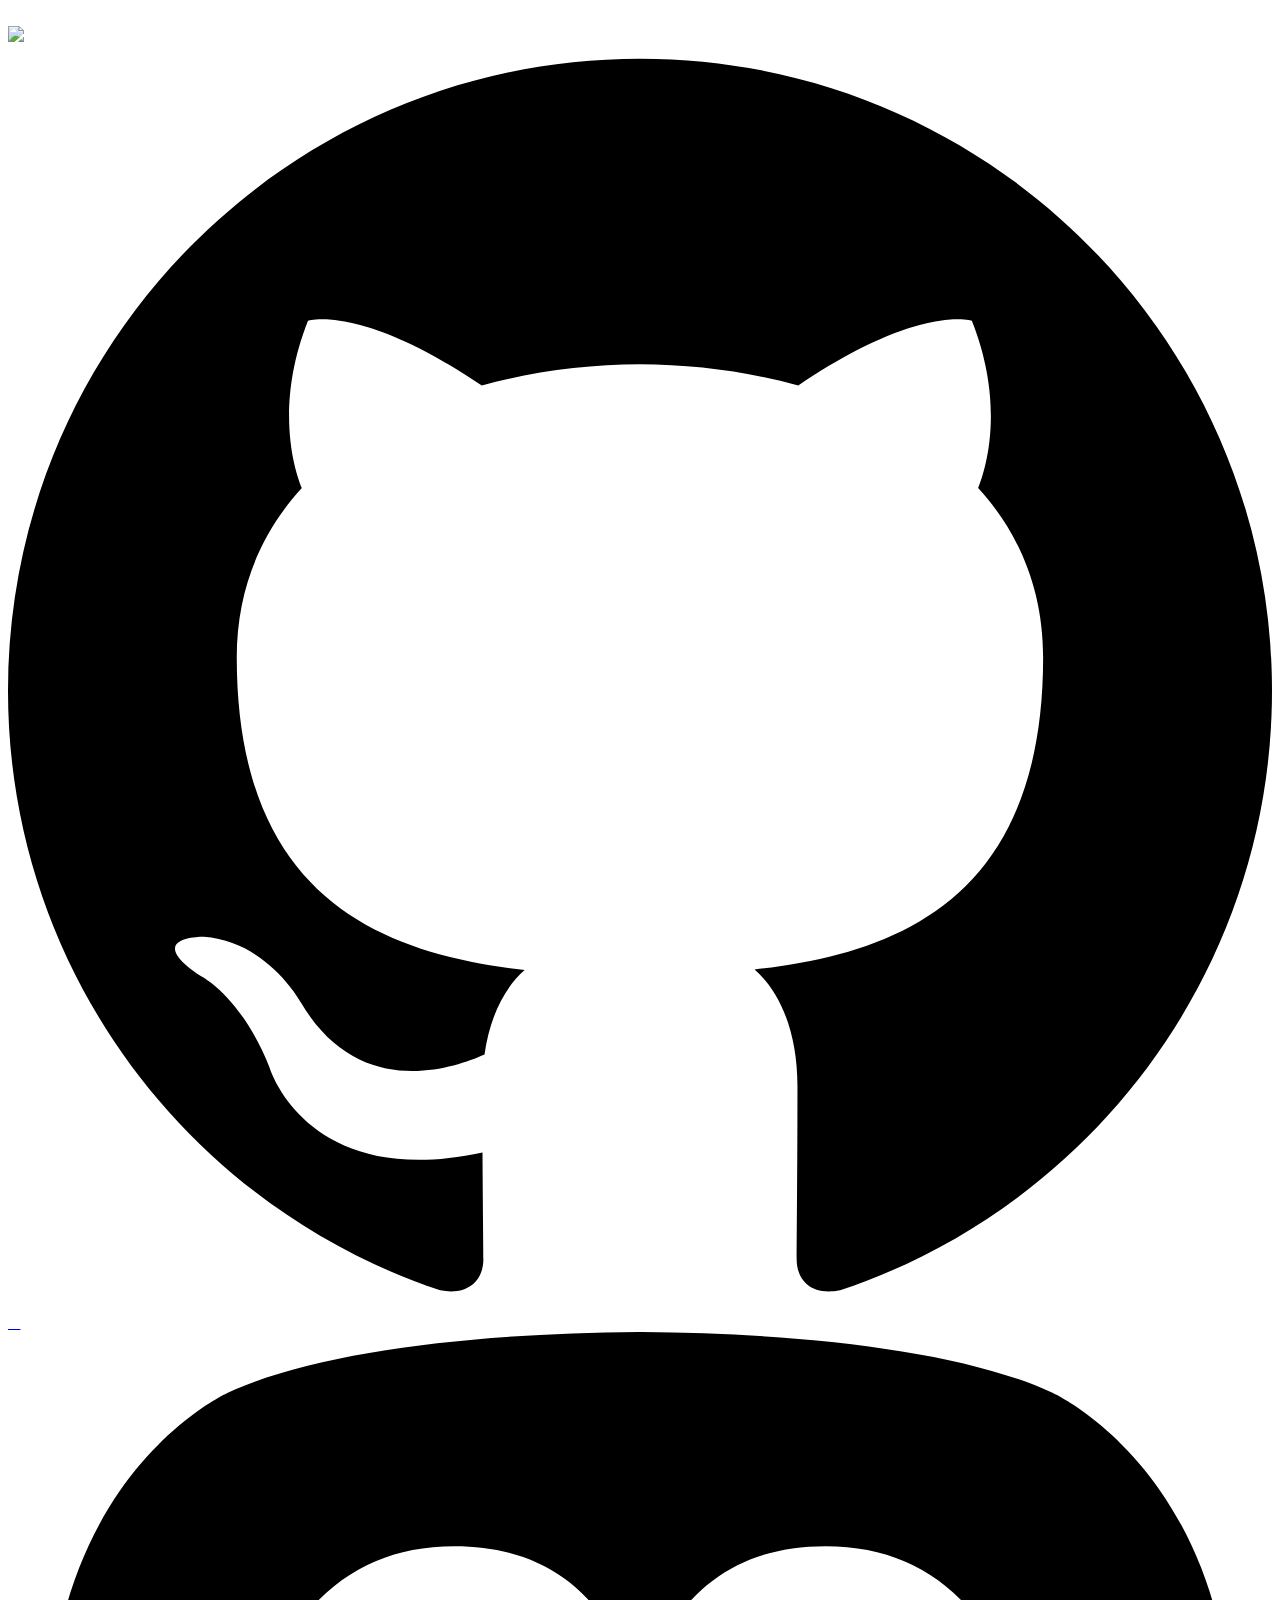
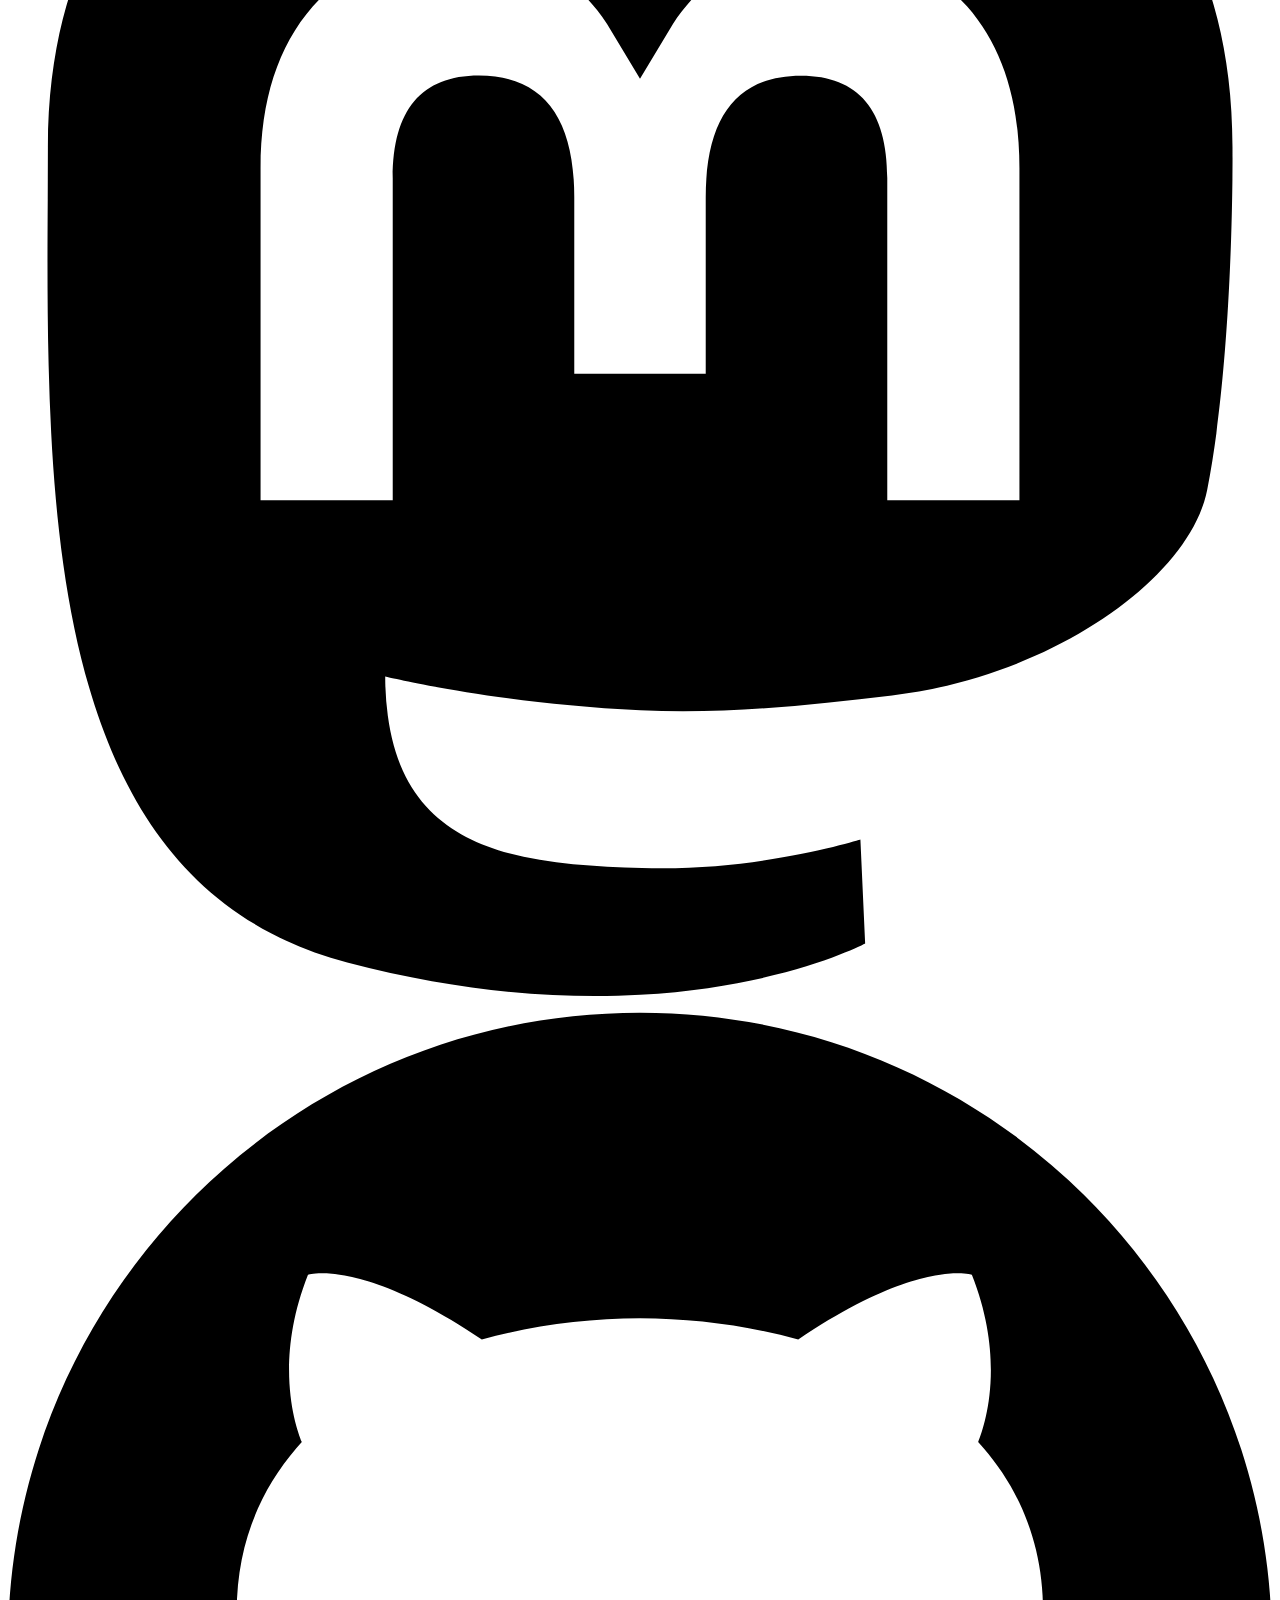
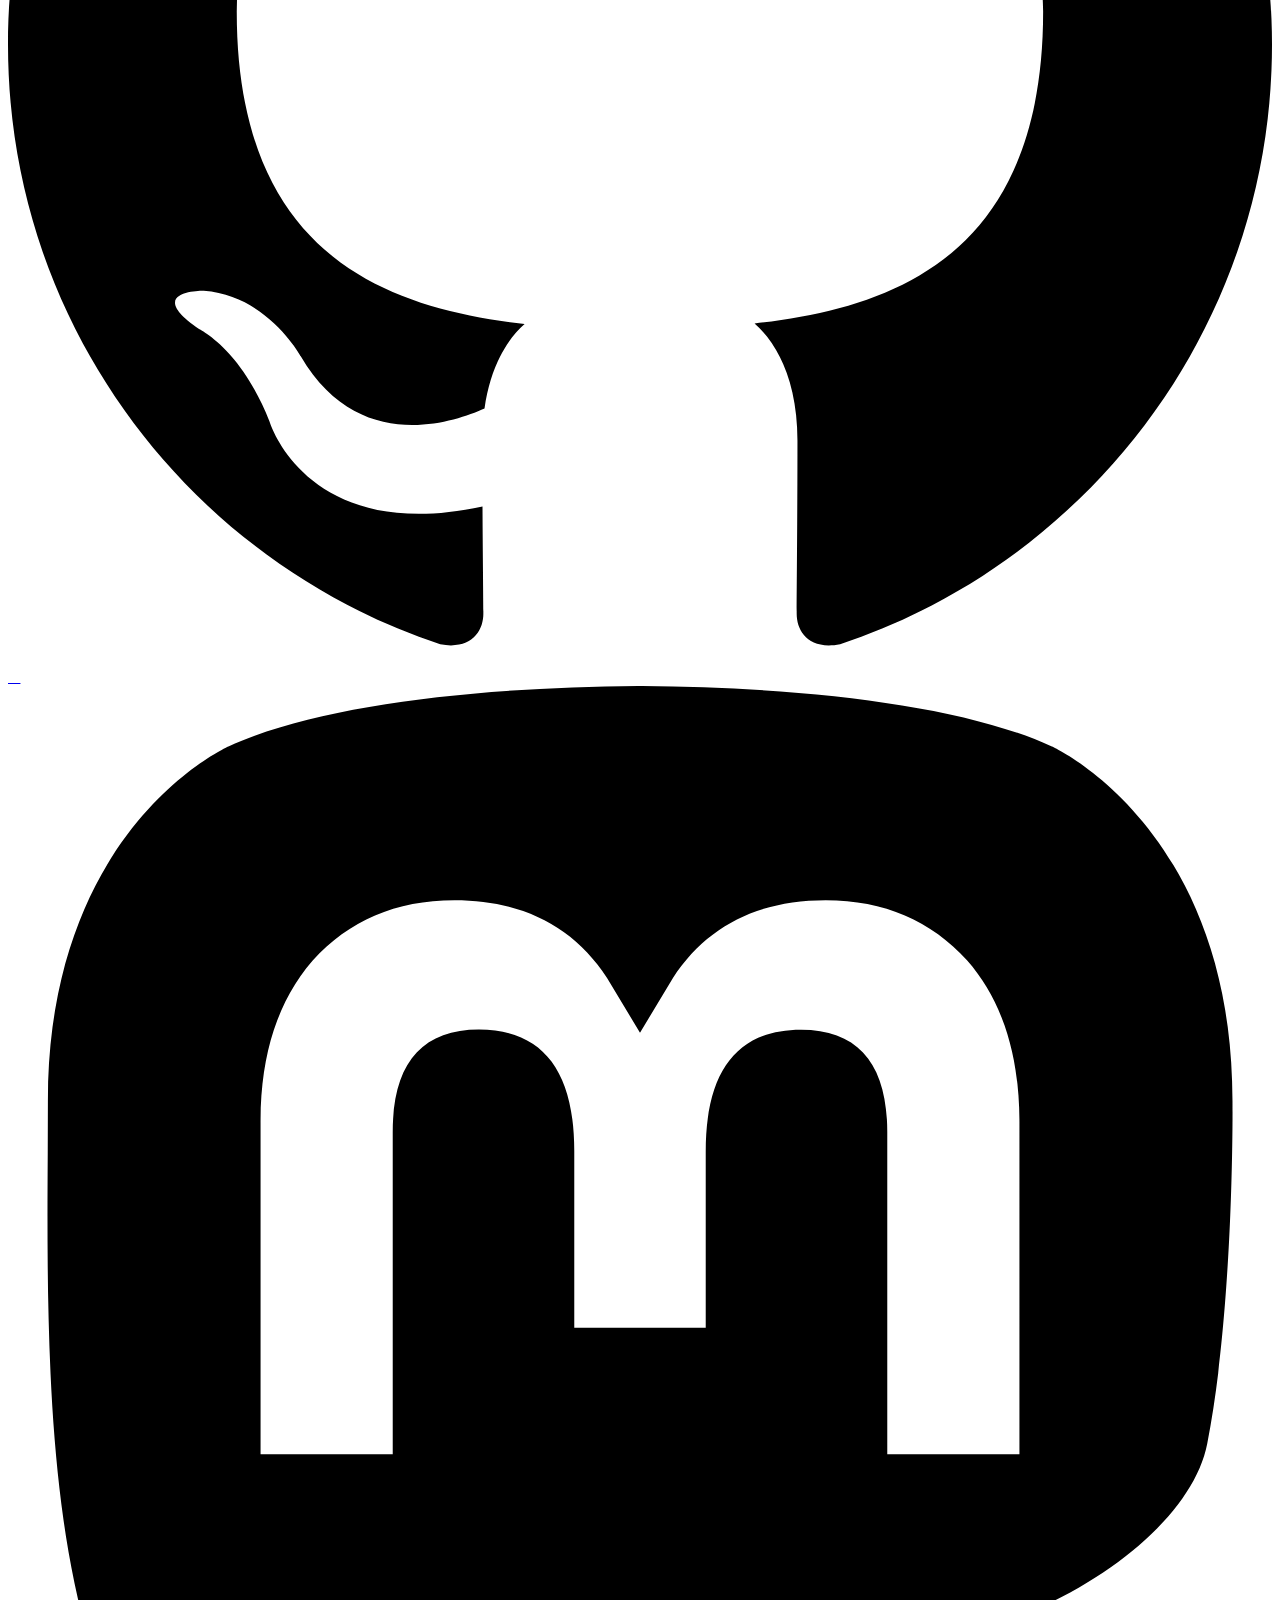
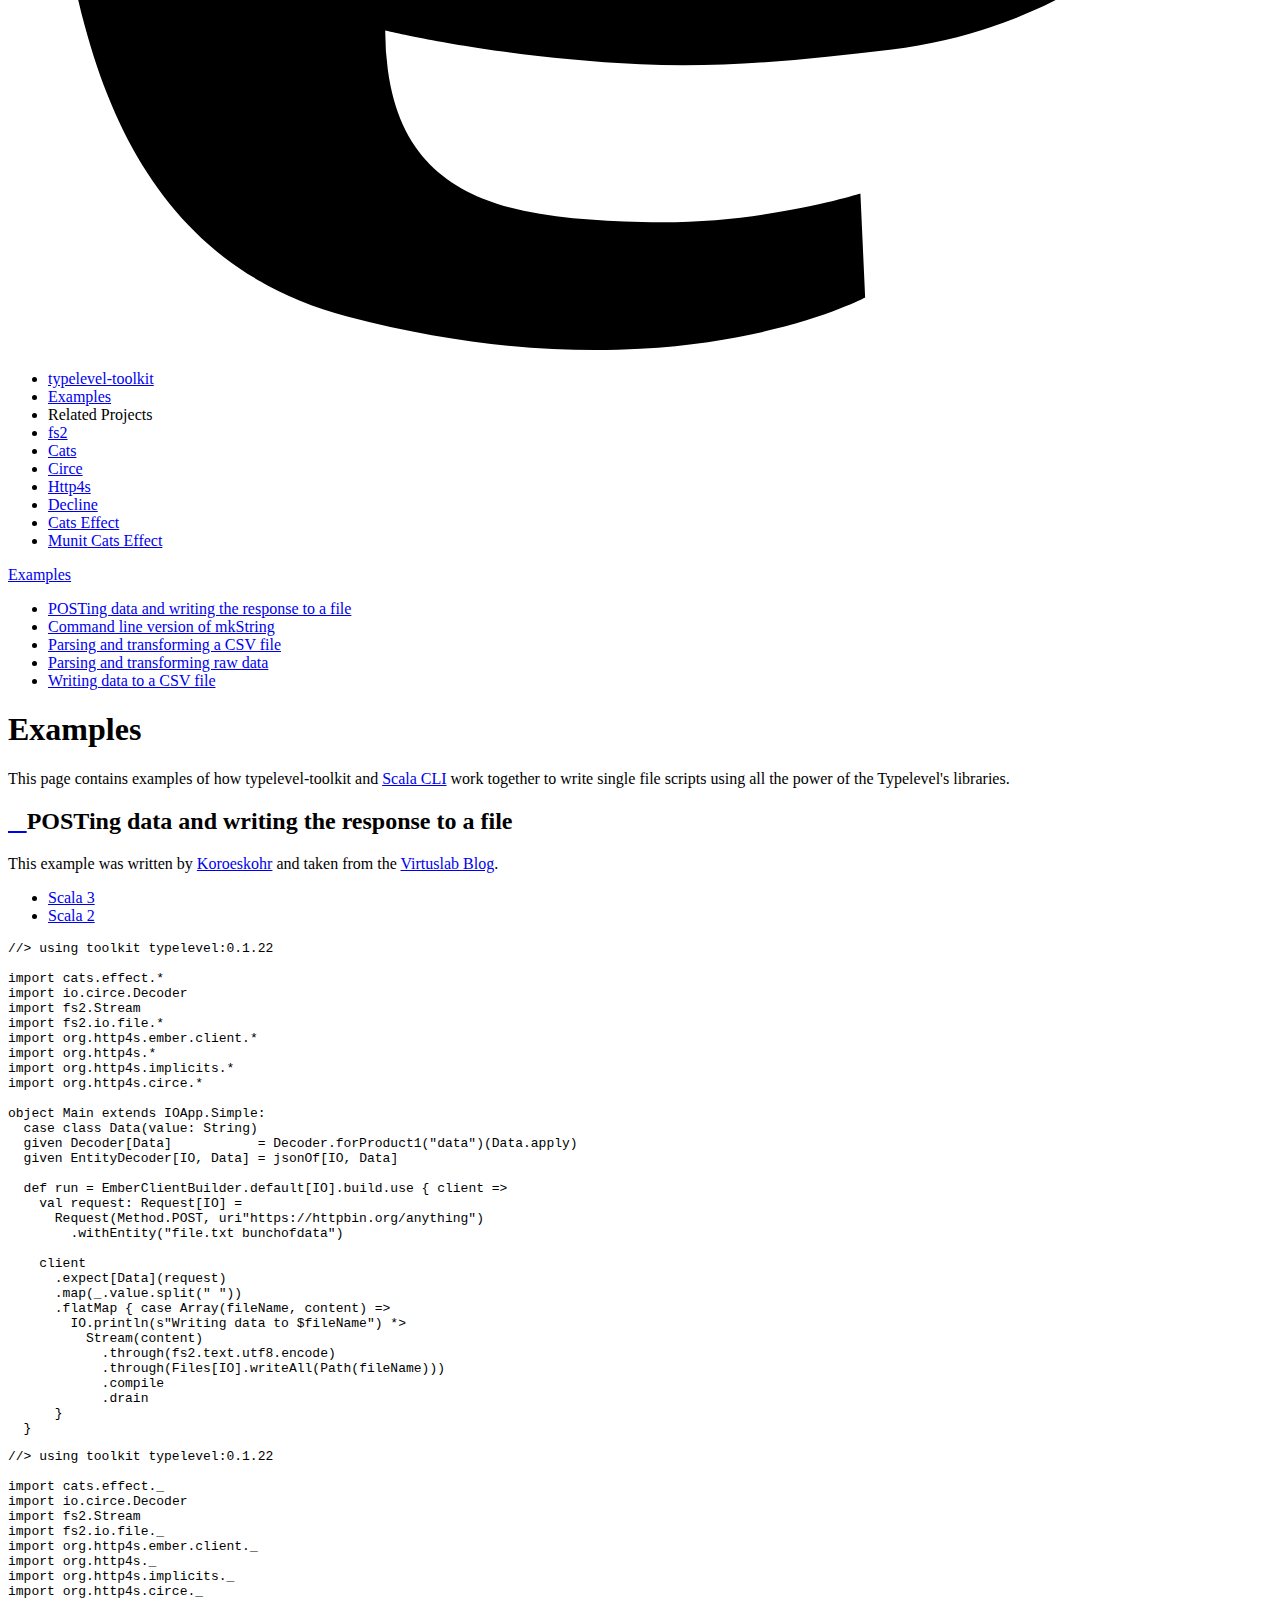
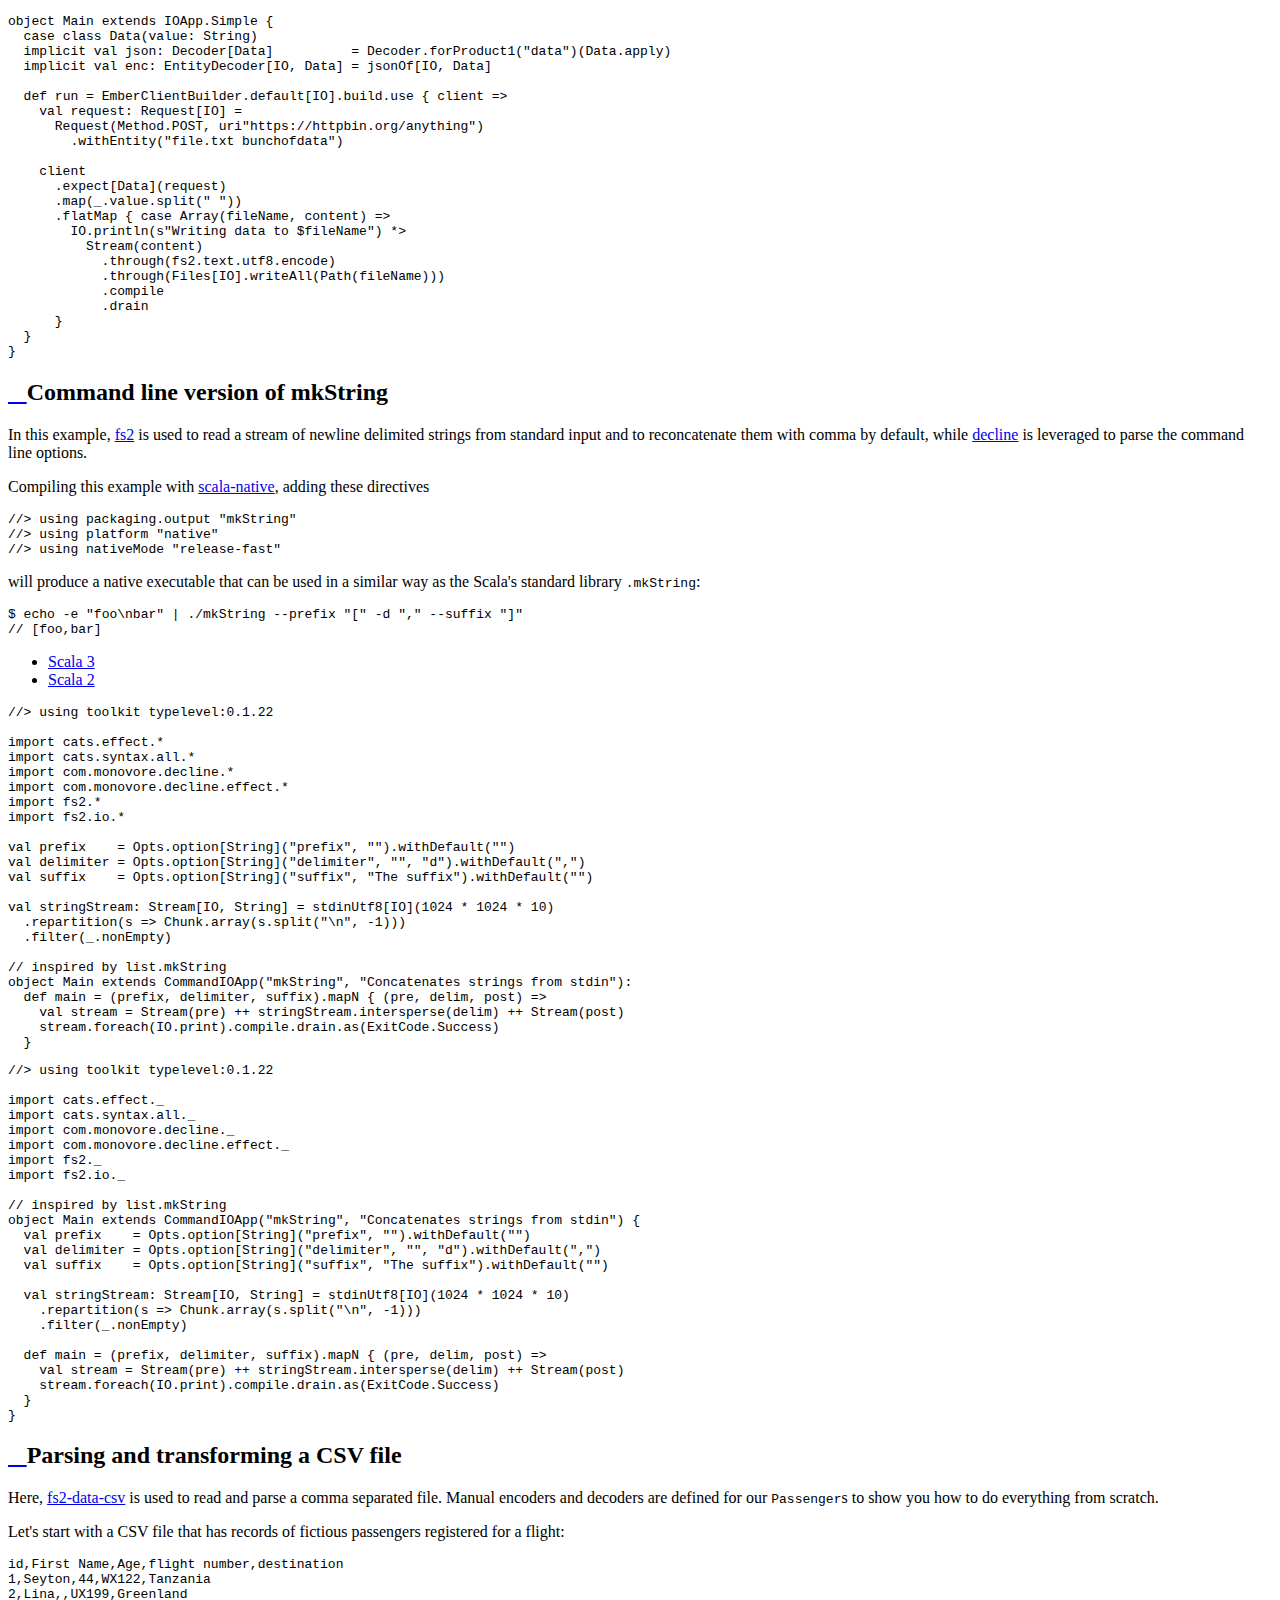
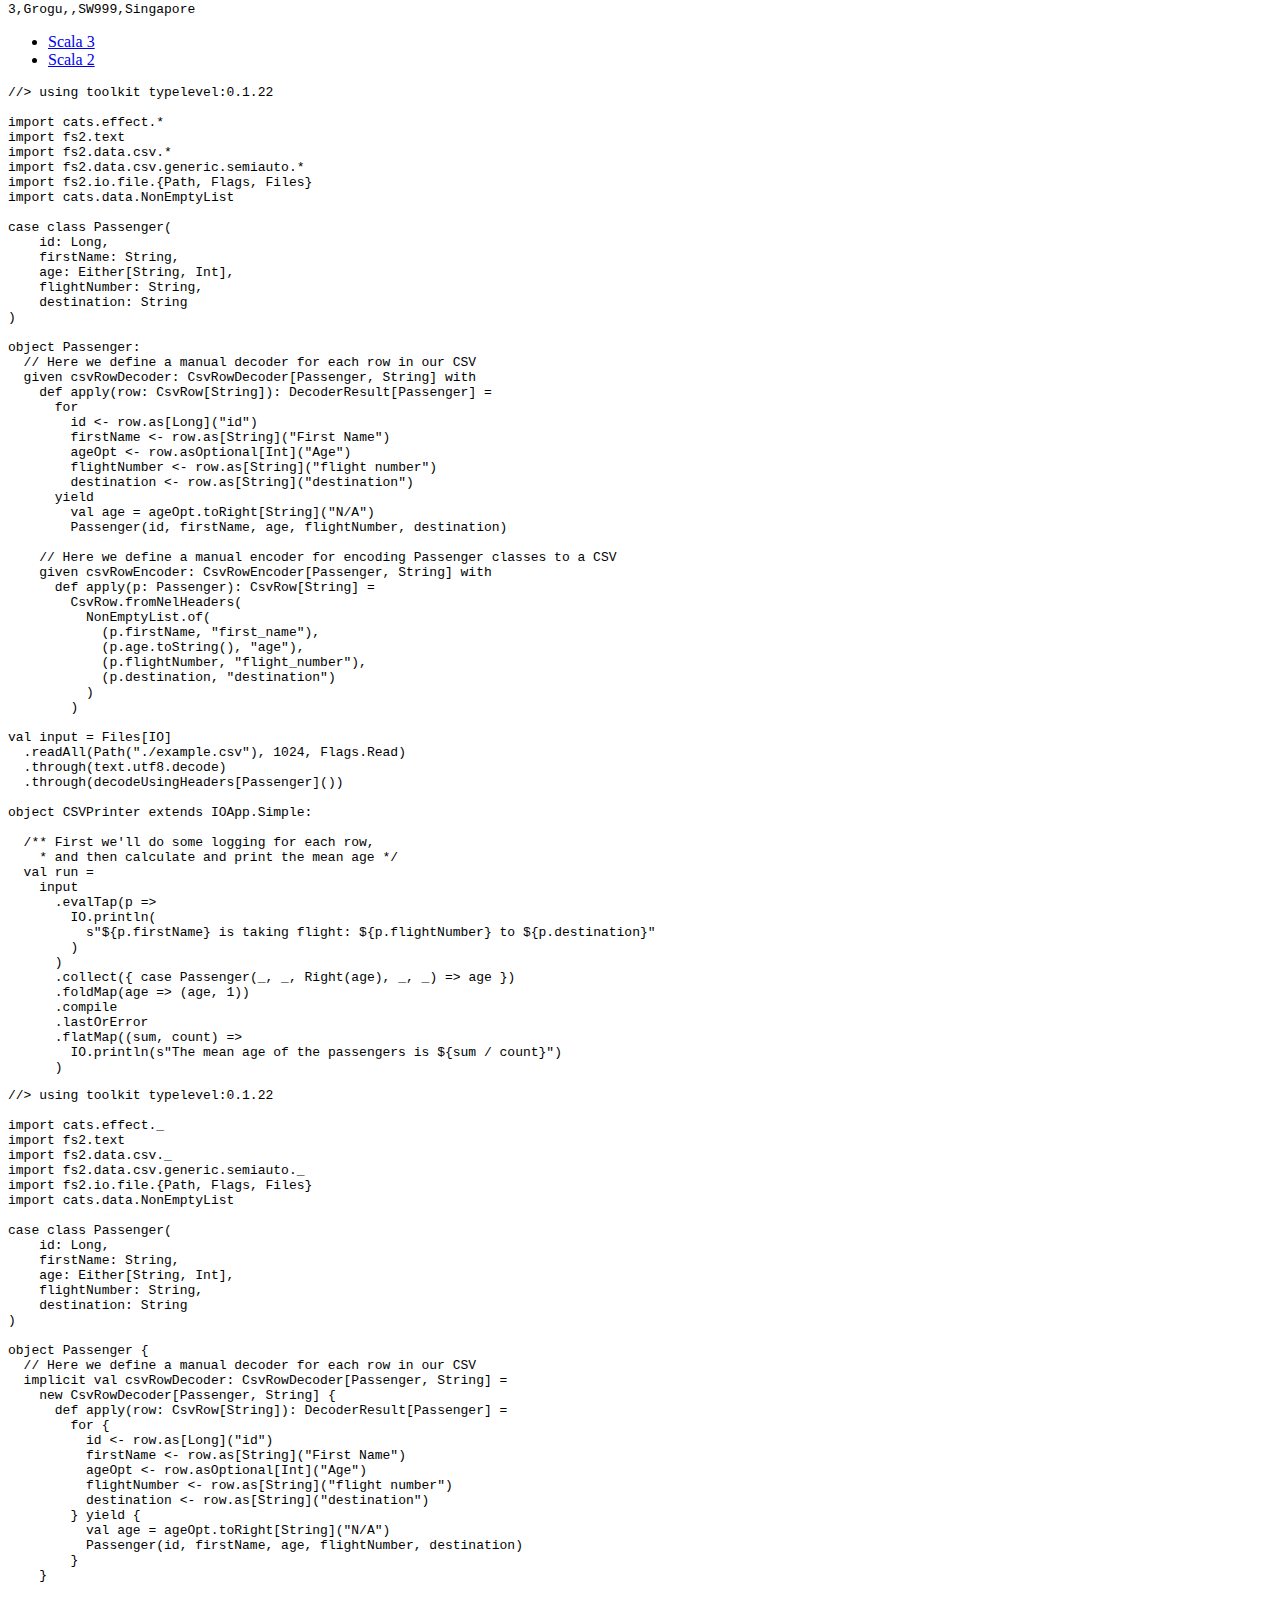
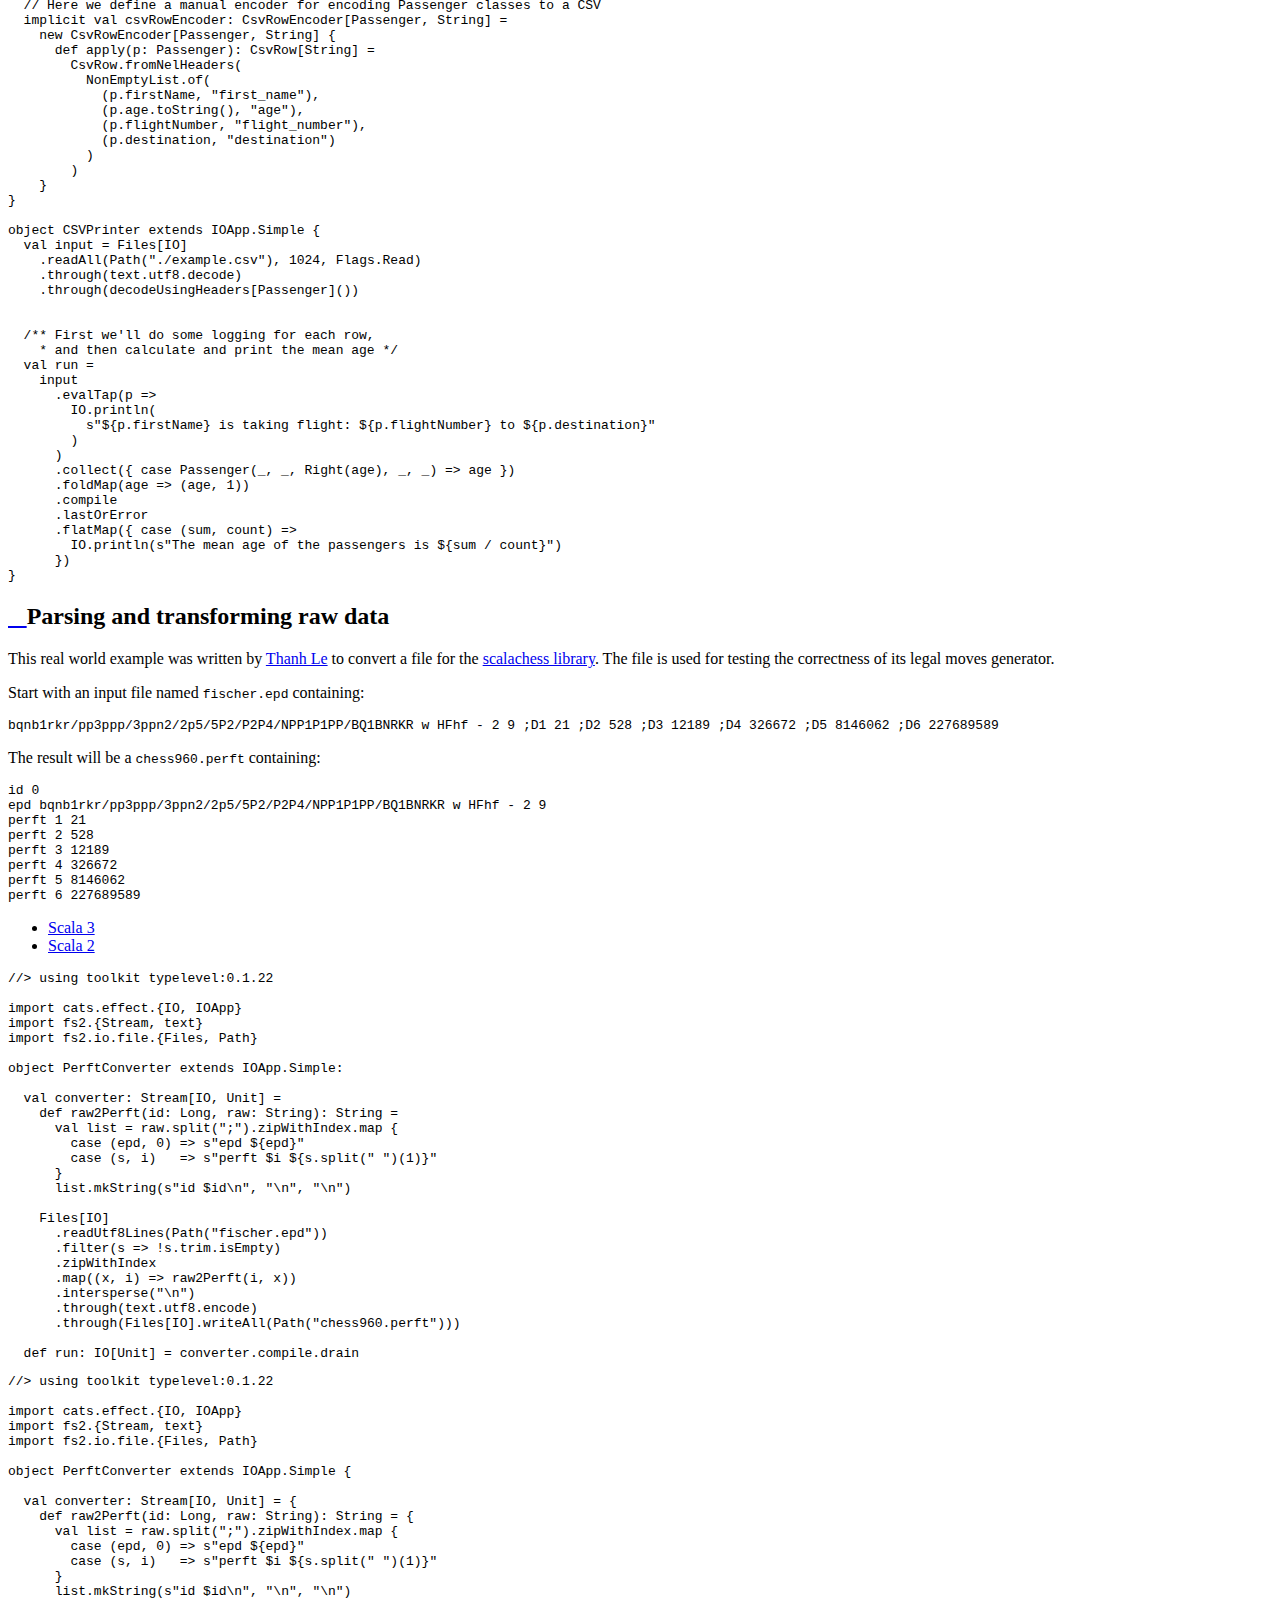
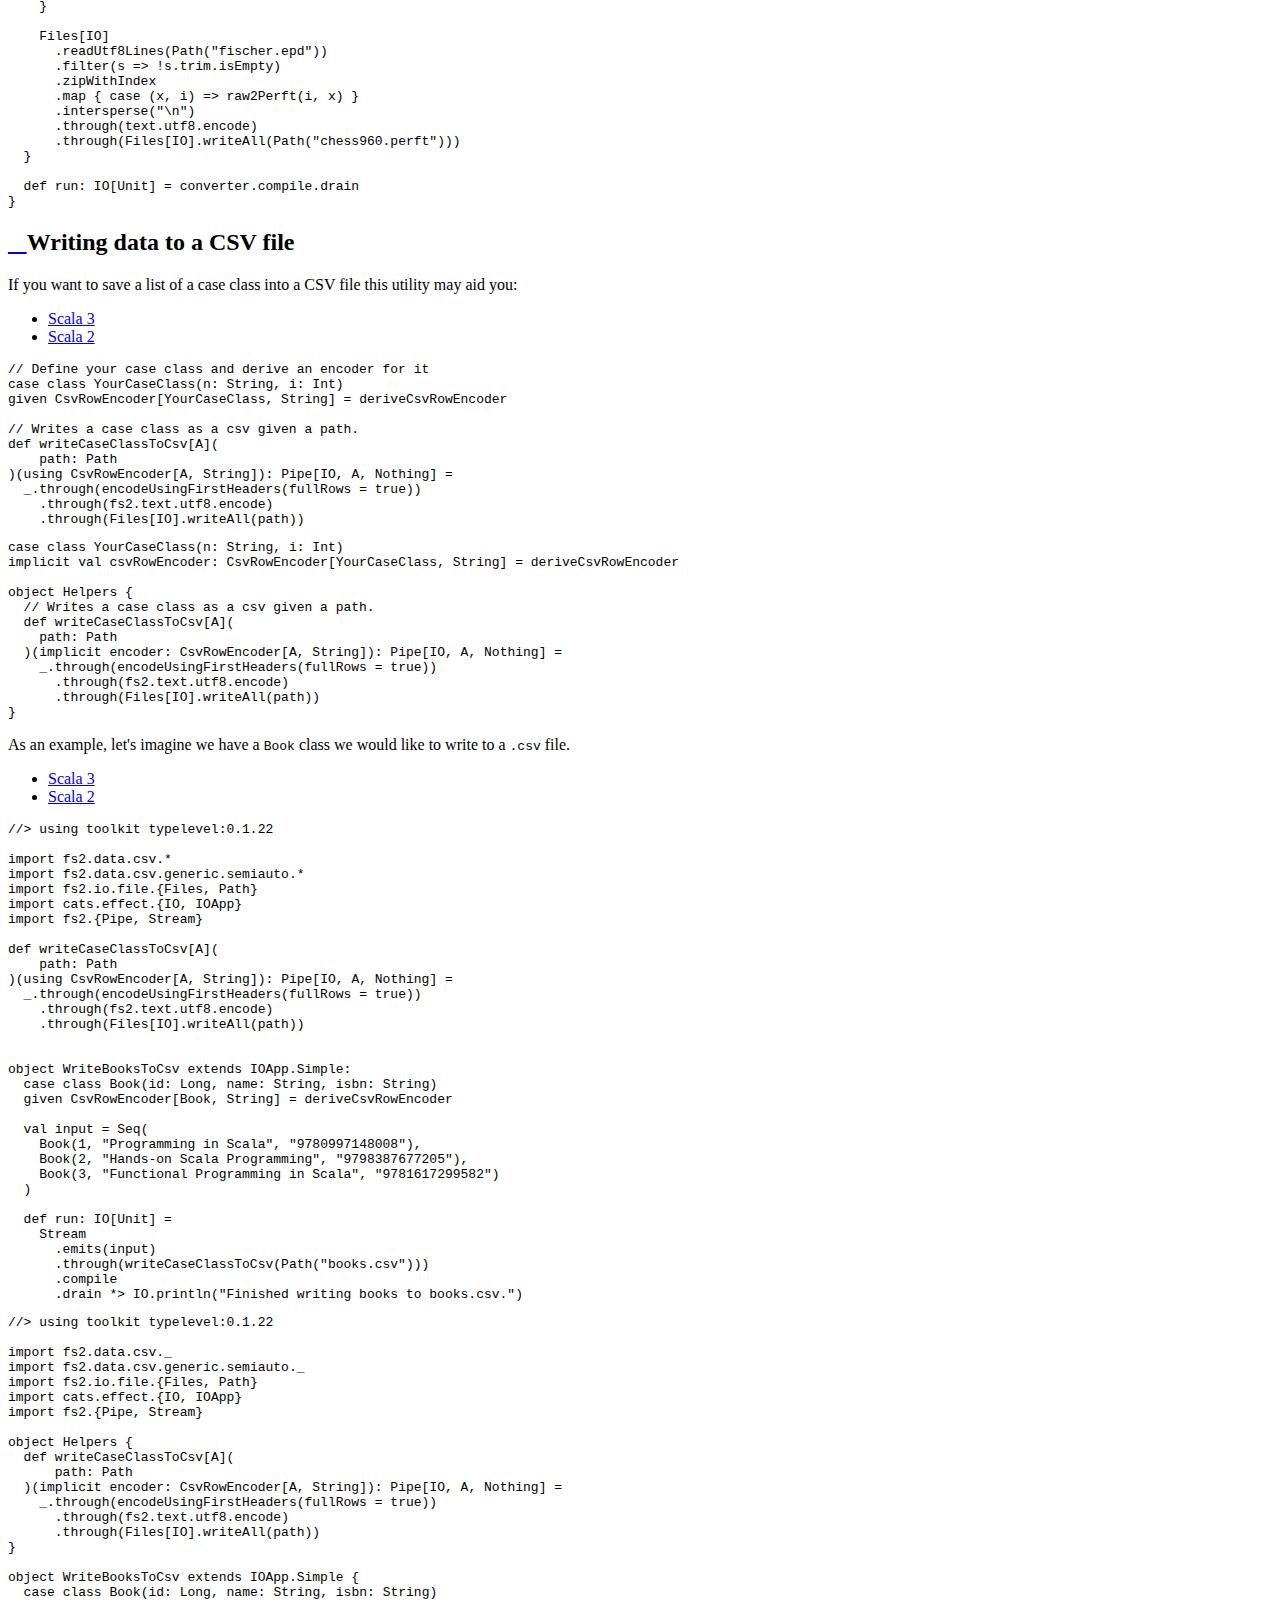
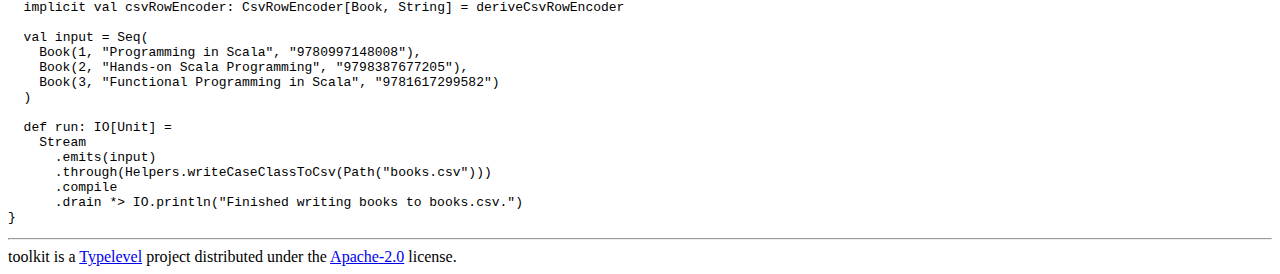
==== examples.html @ 1edc0c1f "deploy: 091ddc0b162779645c1d621061c04b5171b4364d" ====
<!DOCTYPE html>
<html lang="en">
  
  <head>
  <meta http-equiv="Content-Type" content="text/html; charset=UTF-8">
  <meta charset="utf-8">
  <meta name="viewport" content="width=device-width, initial-scale=1.0">
  <meta name="generator" content="Typelevel Laika + Helium Theme" />
  <title>Examples</title>
  
  <meta name="author" content="toolkit contributors"/>
  
  
  <meta name="description" content="docs"/>
  
  
  
  <link rel="icon" sizes="32x32" type="image/png" href="https://typelevel.org/img/favicon.png"/>
  
  
  <link rel="stylesheet" href="https://fonts.googleapis.com/css?family=Lato:400,700">
  
  <link rel="stylesheet" href="https://fonts.googleapis.com/css?family=Fira+Mono:500">
  
  <link rel="stylesheet" type="text/css" href="helium/site/icofont.min.css" />
    <link rel="stylesheet" type="text/css" href="helium/site/laika-helium.css" />
  <script src="helium/site/laika-helium.js"></script>
  
  
  <script> /* for avoiding page load transitions */ </script>
</head>

  <body>

    <header id="top-bar" class="light-default dark-default">

  <div class="row">
    <a id="nav-icon">
      <i class="icofont-laika navigationMenu" title="Navigation">&#xefa2;</i>
    </a>
    
    
  </div>

  <a class="image-link" href="https://typelevel.org"><img src="https://typelevel.org/img/logo.svg"></a>

  <div class="row links">
    
    <a class="icon-link svg-link" href="https://github.com/typelevel/toolkit"><span class="github" title="Source Code"><svg class="svg-icon" width="100%" height="100%" viewBox="0 0 100 100" version="1.1" xmlns="http://www.w3.org/2000/svg" xml:space="preserve" style="fill-rule:evenodd;clip-rule:evenodd;stroke-linejoin:round;stroke-miterlimit:2;">
  <g class="svg-shape">
    <path d="M49.995,1c-27.609,-0 -49.995,22.386 -49.995,50.002c-0,22.09 14.325,40.83 34.194,47.444c2.501,0.458 3.413,-1.086 3.413,-2.412c0,-1.185 -0.043,-4.331 -0.067,-8.503c-13.908,3.021 -16.843,-6.704 -16.843,-6.704c-2.274,-5.773 -5.552,-7.311 -5.552,-7.311c-4.54,-3.103 0.344,-3.042 0.344,-3.042c5.018,0.356 7.658,5.154 7.658,5.154c4.46,7.64 11.704,5.433 14.552,4.156c0.454,-3.232 1.744,-5.436 3.174,-6.685c-11.102,-1.262 -22.775,-5.553 -22.775,-24.713c-0,-5.457 1.949,-9.92 5.147,-13.416c-0.516,-1.265 -2.231,-6.348 0.488,-13.233c0,0 4.199,-1.344 13.751,5.126c3.988,-1.108 8.266,-1.663 12.518,-1.682c4.245,0.019 8.523,0.574 12.517,1.682c9.546,-6.47 13.736,-5.126 13.736,-5.126c2.728,6.885 1.013,11.968 0.497,13.233c3.204,3.496 5.141,7.959 5.141,13.416c0,19.209 -11.691,23.436 -22.83,24.673c1.795,1.544 3.394,4.595 3.394,9.26c0,6.682 -0.061,12.076 -0.061,13.715c0,1.338 0.899,2.894 3.438,2.406c19.853,-6.627 34.166,-25.354 34.166,-47.438c-0,-27.616 -22.389,-50.002 -50.005,-50.002"/>
  </g>
</svg></span></a>
    
    <a class="icon-link glyph-link" href="https://discord.gg/XF3CXcMzqD"><i class="icofont-laika chat" title="Chat">&#xeed5;</i></a>
    
    <a class="icon-link svg-link" href="https://fosstodon.org/@typelevel"><span class="mastodon" title="Mastodon"><svg class="svg-icon" width="100%" height="100%" viewBox="0 0 16 16" version="1.1" xmlns="http://www.w3.org/2000/svg">
  <g class="svg-shape">
    <path d="M11.19 12.195c2.016-.24 3.77-1.475 3.99-2.603.348-1.778.32-4.339.32-4.339 0-3.47-2.286-4.488-2.286-4.488C12.062.238 10.083.017 8.027 0h-.05C5.92.017 3.942.238 2.79.765c0 0-2.285 1.017-2.285 4.488l-.002.662c-.004.64-.007 1.35.011 2.091.083 3.394.626 6.74 3.78 7.57 1.454.383 2.703.463 3.709.408 1.823-.1 2.847-.647 2.847-.647l-.06-1.317s-1.303.41-2.767.36c-1.45-.05-2.98-.156-3.215-1.928a3.614 3.614 0 0 1-.033-.496s1.424.346 3.228.428c1.103.05 2.137-.064 3.188-.189zm1.613-2.47H11.13v-4.08c0-.859-.364-1.295-1.091-1.295-.804 0-1.207.517-1.207 1.541v2.233H7.168V5.89c0-1.024-.403-1.541-1.207-1.541-.727 0-1.091.436-1.091 1.296v4.079H3.197V5.522c0-.859.22-1.541.66-2.046.456-.505 1.052-.764 1.793-.764.856 0 1.504.328 1.933.983L8 4.39l.417-.695c.429-.655 1.077-.983 1.934-.983.74 0 1.336.259 1.791.764.442.505.661 1.187.661 2.046v4.203z"/>
  </g>
</svg></span></a>
    
  </div>  

</header>
    
    <nav id="sidebar">

  <div class="row">
    
    <a class="icon-link svg-link" href="https://github.com/typelevel/toolkit"><span class="github" title="Source Code"><svg class="svg-icon" width="100%" height="100%" viewBox="0 0 100 100" version="1.1" xmlns="http://www.w3.org/2000/svg" xml:space="preserve" style="fill-rule:evenodd;clip-rule:evenodd;stroke-linejoin:round;stroke-miterlimit:2;">
  <g class="svg-shape">
    <path d="M49.995,1c-27.609,-0 -49.995,22.386 -49.995,50.002c-0,22.09 14.325,40.83 34.194,47.444c2.501,0.458 3.413,-1.086 3.413,-2.412c0,-1.185 -0.043,-4.331 -0.067,-8.503c-13.908,3.021 -16.843,-6.704 -16.843,-6.704c-2.274,-5.773 -5.552,-7.311 -5.552,-7.311c-4.54,-3.103 0.344,-3.042 0.344,-3.042c5.018,0.356 7.658,5.154 7.658,5.154c4.46,7.64 11.704,5.433 14.552,4.156c0.454,-3.232 1.744,-5.436 3.174,-6.685c-11.102,-1.262 -22.775,-5.553 -22.775,-24.713c-0,-5.457 1.949,-9.92 5.147,-13.416c-0.516,-1.265 -2.231,-6.348 0.488,-13.233c0,0 4.199,-1.344 13.751,5.126c3.988,-1.108 8.266,-1.663 12.518,-1.682c4.245,0.019 8.523,0.574 12.517,1.682c9.546,-6.47 13.736,-5.126 13.736,-5.126c2.728,6.885 1.013,11.968 0.497,13.233c3.204,3.496 5.141,7.959 5.141,13.416c0,19.209 -11.691,23.436 -22.83,24.673c1.795,1.544 3.394,4.595 3.394,9.26c0,6.682 -0.061,12.076 -0.061,13.715c0,1.338 0.899,2.894 3.438,2.406c19.853,-6.627 34.166,-25.354 34.166,-47.438c-0,-27.616 -22.389,-50.002 -50.005,-50.002"/>
  </g>
</svg></span></a>
    
    <a class="icon-link glyph-link" href="https://discord.gg/XF3CXcMzqD"><i class="icofont-laika chat" title="Chat">&#xeed5;</i></a>
    
    <a class="icon-link svg-link" href="https://fosstodon.org/@typelevel"><span class="mastodon" title="Mastodon"><svg class="svg-icon" width="100%" height="100%" viewBox="0 0 16 16" version="1.1" xmlns="http://www.w3.org/2000/svg">
  <g class="svg-shape">
    <path d="M11.19 12.195c2.016-.24 3.77-1.475 3.99-2.603.348-1.778.32-4.339.32-4.339 0-3.47-2.286-4.488-2.286-4.488C12.062.238 10.083.017 8.027 0h-.05C5.92.017 3.942.238 2.79.765c0 0-2.285 1.017-2.285 4.488l-.002.662c-.004.64-.007 1.35.011 2.091.083 3.394.626 6.74 3.78 7.57 1.454.383 2.703.463 3.709.408 1.823-.1 2.847-.647 2.847-.647l-.06-1.317s-1.303.41-2.767.36c-1.45-.05-2.98-.156-3.215-1.928a3.614 3.614 0 0 1-.033-.496s1.424.346 3.228.428c1.103.05 2.137-.064 3.188-.189zm1.613-2.47H11.13v-4.08c0-.859-.364-1.295-1.091-1.295-.804 0-1.207.517-1.207 1.541v2.233H7.168V5.89c0-1.024-.403-1.541-1.207-1.541-.727 0-1.091.436-1.091 1.296v4.079H3.197V5.522c0-.859.22-1.541.66-2.046.456-.505 1.052-.764 1.793-.764.856 0 1.504.328 1.933.983L8 4.39l.417-.695c.429-.655 1.077-.983 1.934-.983.74 0 1.336.259 1.791.764.442.505.661 1.187.661 2.046v4.203z"/>
  </g>
</svg></span></a>
    
  </div>

  <ul class="nav-list">
    <li class="level1 nav-leaf"><a href="index.html">typelevel-toolkit</a></li>
    <li class="level1 active nav-leaf"><a href="#">Examples</a></li>
    <li class="level1 nav-header">Related Projects</li>
    <li class="level2 nav-leaf"><a href="https://github.com/typelevel/fs2">fs2</a></li>
    <li class="level2 nav-leaf"><a href="https://github.com/typelevel/cats">Cats</a></li>
    <li class="level2 nav-leaf"><a href="https://github.com/circe/circe">Circe</a></li>
    <li class="level2 nav-leaf"><a href="https://github.com/http4s/http4s">Http4s</a></li>
    <li class="level2 nav-leaf"><a href="https://github.com/bkirwi/decline">Decline</a></li>
    <li class="level2 nav-leaf"><a href="https://github.com/typelevel/cats-effect">Cats Effect</a></li>
    <li class="level2 nav-leaf"><a href="https://github.com/typelevel/munit-cats-effect">Munit Cats Effect</a></li>
  </ul>

</nav>

    <div id="container">

      
<nav id="page-nav">
  <p class="header"><a href="#">Examples</a></p>

  <ul class="nav-list">
    <li class="level1 nav-leaf"><a href="#posting-data-and-writing-the-response-to-a-file">POSTing data and writing the response to a file</a></li>
    <li class="level1 nav-leaf"><a href="#command-line-version-of-mkstring">Command line version of mkString</a></li>
    <li class="level1 nav-leaf"><a href="#parsing-and-transforming-a-csv-file">Parsing and transforming a CSV file</a></li>
    <li class="level1 nav-leaf"><a href="#parsing-and-transforming-raw-data">Parsing and transforming raw data</a></li>
    <li class="level1 nav-leaf"><a href="#writing-data-to-a-csv-file">Writing data to a CSV file</a></li>
  </ul>

  <p class="footer"></p>
</nav>


      <main class="content">

        <h1 id="examples" class="title">Examples</h1>
        <p>This page contains examples of how typelevel-toolkit and <a href="https://scala-cli.virtuslab.org/">Scala CLI</a> work together to write single file scripts using all the power of the Typelevel&#39;s libraries.</p>
        
        <h2 id="posting-data-and-writing-the-response-to-a-file" class="section"><a class="anchor-link left" href="#posting-data-and-writing-the-response-to-a-file"><i class="icofont-laika link">&#xef71;</i></a>POSTing data and writing the response to a file</h2>
        <p>This example was written by <a href="https://github.com/Koroeskohr">Koroeskohr</a> and taken from the <a href="https://virtuslab.com/blog/scala-toolkit-makes-scala-powerful-straight-out-of-the-box/">Virtuslab Blog</a>.</p>
        <div class="tab-container" data-tab-group="scala-version">
          <ul class="tab-group">
            <li class="tab active" data-choice-name="scala-3"><a href="#">Scala 3</a></li>
            <li class="tab" data-choice-name="scala-2"><a href="#">Scala 2</a></li>
          </ul>
          <div class="tab-content active" data-choice-name="scala-3">
            <pre><code class="nohighlight"><span class="comment">//&gt; using toolkit typelevel:0.1.22
</span><span>
</span><span class="keyword">import</span><span> </span><span class="identifier">cats</span><span>.</span><span class="identifier">effect</span><span>.*
</span><span class="keyword">import</span><span> </span><span class="identifier">io</span><span>.</span><span class="identifier">circe</span><span>.</span><span class="type-name">Decoder</span><span>
</span><span class="keyword">import</span><span> </span><span class="identifier">fs2</span><span>.</span><span class="type-name">Stream</span><span>
</span><span class="keyword">import</span><span> </span><span class="identifier">fs2</span><span>.</span><span class="identifier">io</span><span>.</span><span class="identifier">file</span><span>.*
</span><span class="keyword">import</span><span> </span><span class="identifier">org</span><span>.</span><span class="identifier">http4s</span><span>.</span><span class="identifier">ember</span><span>.</span><span class="identifier">client</span><span>.*
</span><span class="keyword">import</span><span> </span><span class="identifier">org</span><span>.</span><span class="identifier">http4s</span><span>.*
</span><span class="keyword">import</span><span> </span><span class="identifier">org</span><span>.</span><span class="identifier">http4s</span><span>.</span><span class="identifier">implicits</span><span>.*
</span><span class="keyword">import</span><span> </span><span class="identifier">org</span><span>.</span><span class="identifier">http4s</span><span>.</span><span class="identifier">circe</span><span>.*

</span><span class="keyword">object</span><span> </span><span class="type-name">Main</span><span> </span><span class="keyword">extends</span><span> </span><span class="type-name">IOApp</span><span>.</span><span class="type-name">Simple</span><span>:
  </span><span class="keyword">case</span><span> </span><span class="keyword">class</span><span> </span><span class="type-name">Data</span><span>(</span><span class="identifier">value</span><span>: </span><span class="type-name">String</span><span>)
  </span><span class="keyword">given</span><span> </span><span class="type-name">Decoder</span><span>[</span><span class="type-name">Data</span><span>]           = </span><span class="type-name">Decoder</span><span>.</span><span class="identifier">forProduct1</span><span>(</span><span class="string-literal">&quot;data&quot;</span><span>)(</span><span class="type-name">Data</span><span>.</span><span class="identifier">apply</span><span>)
  </span><span class="keyword">given</span><span> </span><span class="type-name">EntityDecoder</span><span>[</span><span class="type-name">IO</span><span>, </span><span class="type-name">Data</span><span>] = </span><span class="identifier">jsonOf</span><span>[</span><span class="type-name">IO</span><span>, </span><span class="type-name">Data</span><span>]

  </span><span class="keyword">def</span><span> </span><span class="declaration-name">run</span><span> = </span><span class="type-name">EmberClientBuilder</span><span>.</span><span class="identifier">default</span><span>[</span><span class="type-name">IO</span><span>].</span><span class="identifier">build</span><span>.</span><span class="identifier">use</span><span> { </span><span class="identifier">client</span><span> =&gt;
    </span><span class="keyword">val</span><span> </span><span class="identifier">request</span><span>: </span><span class="type-name">Request</span><span>[</span><span class="type-name">IO</span><span>] =
      </span><span class="type-name">Request</span><span>(</span><span class="type-name">Method</span><span>.</span><span class="type-name">POST</span><span>, </span><span class="string-literal">uri&quot;https://httpbin.org/anything&quot;</span><span>)
        .</span><span class="identifier">withEntity</span><span>(</span><span class="string-literal">&quot;file.txt bunchofdata&quot;</span><span>)

    </span><span class="identifier">client</span><span>
      .</span><span class="identifier">expect</span><span>[</span><span class="type-name">Data</span><span>](</span><span class="identifier">request</span><span>)
      .</span><span class="identifier">map</span><span>(</span><span class="identifier">_</span><span>.</span><span class="identifier">value</span><span>.</span><span class="identifier">split</span><span>(</span><span class="string-literal">&quot; &quot;</span><span>))
      .</span><span class="identifier">flatMap</span><span> { </span><span class="keyword">case</span><span> </span><span class="type-name">Array</span><span>(</span><span class="identifier">fileName</span><span>, </span><span class="identifier">content</span><span>) =&gt;
        </span><span class="type-name">IO</span><span>.</span><span class="identifier">println</span><span>(</span><span class="string-literal">s&quot;Writing data to </span><span class="substitution">$fileName</span><span class="string-literal">&quot;</span><span>) *&gt;
          </span><span class="type-name">Stream</span><span>(</span><span class="identifier">content</span><span>)
            .</span><span class="identifier">through</span><span>(</span><span class="identifier">fs2</span><span>.</span><span class="identifier">text</span><span>.</span><span class="identifier">utf8</span><span>.</span><span class="identifier">encode</span><span>)
            .</span><span class="identifier">through</span><span>(</span><span class="type-name">Files</span><span>[</span><span class="type-name">IO</span><span>].</span><span class="identifier">writeAll</span><span>(</span><span class="type-name">Path</span><span>(</span><span class="identifier">fileName</span><span>)))
            .</span><span class="identifier">compile</span><span>
            .</span><span class="identifier">drain</span><span>
      }
  }</span></code></pre>
          </div>
          <div class="tab-content" data-choice-name="scala-2">
            <pre><code class="nohighlight"><span class="comment">//&gt; using toolkit typelevel:0.1.22
</span><span>
</span><span class="keyword">import</span><span> </span><span class="identifier">cats</span><span>.</span><span class="identifier">effect</span><span>.</span><span class="identifier">_</span><span>
</span><span class="keyword">import</span><span> </span><span class="identifier">io</span><span>.</span><span class="identifier">circe</span><span>.</span><span class="type-name">Decoder</span><span>
</span><span class="keyword">import</span><span> </span><span class="identifier">fs2</span><span>.</span><span class="type-name">Stream</span><span>
</span><span class="keyword">import</span><span> </span><span class="identifier">fs2</span><span>.</span><span class="identifier">io</span><span>.</span><span class="identifier">file</span><span>.</span><span class="identifier">_</span><span>
</span><span class="keyword">import</span><span> </span><span class="identifier">org</span><span>.</span><span class="identifier">http4s</span><span>.</span><span class="identifier">ember</span><span>.</span><span class="identifier">client</span><span>.</span><span class="identifier">_</span><span>
</span><span class="keyword">import</span><span> </span><span class="identifier">org</span><span>.</span><span class="identifier">http4s</span><span>.</span><span class="identifier">_</span><span>
</span><span class="keyword">import</span><span> </span><span class="identifier">org</span><span>.</span><span class="identifier">http4s</span><span>.</span><span class="identifier">implicits</span><span>.</span><span class="identifier">_</span><span>
</span><span class="keyword">import</span><span> </span><span class="identifier">org</span><span>.</span><span class="identifier">http4s</span><span>.</span><span class="identifier">circe</span><span>.</span><span class="identifier">_</span><span>

</span><span class="keyword">object</span><span> </span><span class="type-name">Main</span><span> </span><span class="keyword">extends</span><span> </span><span class="type-name">IOApp</span><span>.</span><span class="type-name">Simple</span><span> {
  </span><span class="keyword">case</span><span> </span><span class="keyword">class</span><span> </span><span class="type-name">Data</span><span>(</span><span class="identifier">value</span><span>: </span><span class="type-name">String</span><span>)
  </span><span class="keyword">implicit</span><span> </span><span class="keyword">val</span><span> </span><span class="identifier">json</span><span>: </span><span class="type-name">Decoder</span><span>[</span><span class="type-name">Data</span><span>]          = </span><span class="type-name">Decoder</span><span>.</span><span class="identifier">forProduct1</span><span>(</span><span class="string-literal">&quot;data&quot;</span><span>)(</span><span class="type-name">Data</span><span>.</span><span class="identifier">apply</span><span>)
  </span><span class="keyword">implicit</span><span> </span><span class="keyword">val</span><span> </span><span class="identifier">enc</span><span>: </span><span class="type-name">EntityDecoder</span><span>[</span><span class="type-name">IO</span><span>, </span><span class="type-name">Data</span><span>] = </span><span class="identifier">jsonOf</span><span>[</span><span class="type-name">IO</span><span>, </span><span class="type-name">Data</span><span>]

  </span><span class="keyword">def</span><span> </span><span class="declaration-name">run</span><span> = </span><span class="type-name">EmberClientBuilder</span><span>.</span><span class="identifier">default</span><span>[</span><span class="type-name">IO</span><span>].</span><span class="identifier">build</span><span>.</span><span class="identifier">use</span><span> { </span><span class="identifier">client</span><span> =&gt;
    </span><span class="keyword">val</span><span> </span><span class="identifier">request</span><span>: </span><span class="type-name">Request</span><span>[</span><span class="type-name">IO</span><span>] =
      </span><span class="type-name">Request</span><span>(</span><span class="type-name">Method</span><span>.</span><span class="type-name">POST</span><span>, </span><span class="string-literal">uri&quot;https://httpbin.org/anything&quot;</span><span>)
        .</span><span class="identifier">withEntity</span><span>(</span><span class="string-literal">&quot;file.txt bunchofdata&quot;</span><span>)

    </span><span class="identifier">client</span><span>
      .</span><span class="identifier">expect</span><span>[</span><span class="type-name">Data</span><span>](</span><span class="identifier">request</span><span>)
      .</span><span class="identifier">map</span><span>(</span><span class="identifier">_</span><span>.</span><span class="identifier">value</span><span>.</span><span class="identifier">split</span><span>(</span><span class="string-literal">&quot; &quot;</span><span>))
      .</span><span class="identifier">flatMap</span><span> { </span><span class="keyword">case</span><span> </span><span class="type-name">Array</span><span>(</span><span class="identifier">fileName</span><span>, </span><span class="identifier">content</span><span>) =&gt;
        </span><span class="type-name">IO</span><span>.</span><span class="identifier">println</span><span>(</span><span class="string-literal">s&quot;Writing data to </span><span class="substitution">$fileName</span><span class="string-literal">&quot;</span><span>) *&gt;
          </span><span class="type-name">Stream</span><span>(</span><span class="identifier">content</span><span>)
            .</span><span class="identifier">through</span><span>(</span><span class="identifier">fs2</span><span>.</span><span class="identifier">text</span><span>.</span><span class="identifier">utf8</span><span>.</span><span class="identifier">encode</span><span>)
            .</span><span class="identifier">through</span><span>(</span><span class="type-name">Files</span><span>[</span><span class="type-name">IO</span><span>].</span><span class="identifier">writeAll</span><span>(</span><span class="type-name">Path</span><span>(</span><span class="identifier">fileName</span><span>)))
            .</span><span class="identifier">compile</span><span>
            .</span><span class="identifier">drain</span><span>
      }
  }
}</span></code></pre>
          </div>
        </div>
        
        <h2 id="command-line-version-of-mkstring" class="section"><a class="anchor-link left" href="#command-line-version-of-mkstring"><i class="icofont-laika link">&#xef71;</i></a>Command line version of mkString</h2>
        <p>In this example, <a href="https://fs2.io/#/">fs2</a> is used to read a stream of newline delimited strings from standard input and to reconcatenate them with comma by default, while <a href="https://ben.kirw.in/decline/">decline</a> is leveraged to parse the command line options.</p>
        <p>Compiling this example with <a href="https://scala-native.org/en/stable/">scala-native</a>, adding these directives</p>
        <pre class="keep-together pdf epub"><code class="nohighlight"><span class="comment">//&gt; using packaging.output &quot;mkString&quot;
//&gt; using platform &quot;native&quot;
//&gt; using nativeMode &quot;release-fast&quot;</span></code></pre>
        <p>will produce a native executable that can be used in a similar way as the Scala&#39;s standard library <code>.mkString</code>:</p>
        <pre class="keep-together pdf epub"><code class="nohighlight"><span>$ </span><span class="identifier">echo</span><span> -e </span><span class="string-literal">&quot;foo\nbar&quot;</span><span> | ./mkString --prefix </span><span class="string-literal">&quot;[&quot;</span><span> -d </span><span class="string-literal">&quot;,&quot;</span><span> --suffix </span><span class="string-literal">&quot;]&quot;</span><span>
// [foo,bar]</span></code></pre>
        <div class="tab-container" data-tab-group="scala-version">
          <ul class="tab-group">
            <li class="tab active" data-choice-name="scala-3"><a href="#">Scala 3</a></li>
            <li class="tab" data-choice-name="scala-2"><a href="#">Scala 2</a></li>
          </ul>
          <div class="tab-content active" data-choice-name="scala-3">
            <pre><code class="nohighlight"><span class="comment">//&gt; using toolkit typelevel:0.1.22
</span><span>
</span><span class="keyword">import</span><span> </span><span class="identifier">cats</span><span>.</span><span class="identifier">effect</span><span>.*
</span><span class="keyword">import</span><span> </span><span class="identifier">cats</span><span>.</span><span class="identifier">syntax</span><span>.</span><span class="identifier">all</span><span>.*
</span><span class="keyword">import</span><span> </span><span class="identifier">com</span><span>.</span><span class="identifier">monovore</span><span>.</span><span class="identifier">decline</span><span>.*
</span><span class="keyword">import</span><span> </span><span class="identifier">com</span><span>.</span><span class="identifier">monovore</span><span>.</span><span class="identifier">decline</span><span>.</span><span class="identifier">effect</span><span>.*
</span><span class="keyword">import</span><span> </span><span class="identifier">fs2</span><span>.*
</span><span class="keyword">import</span><span> </span><span class="identifier">fs2</span><span>.</span><span class="identifier">io</span><span>.*

</span><span class="keyword">val</span><span> </span><span class="identifier">prefix</span><span>    = </span><span class="type-name">Opts</span><span>.</span><span class="identifier">option</span><span>[</span><span class="type-name">String</span><span>](</span><span class="string-literal">&quot;prefix&quot;</span><span>, </span><span class="string-literal">&quot;&quot;</span><span>).</span><span class="identifier">withDefault</span><span>(</span><span class="string-literal">&quot;&quot;</span><span>)
</span><span class="keyword">val</span><span> </span><span class="identifier">delimiter</span><span> = </span><span class="type-name">Opts</span><span>.</span><span class="identifier">option</span><span>[</span><span class="type-name">String</span><span>](</span><span class="string-literal">&quot;delimiter&quot;</span><span>, </span><span class="string-literal">&quot;&quot;</span><span>, </span><span class="string-literal">&quot;d&quot;</span><span>).</span><span class="identifier">withDefault</span><span>(</span><span class="string-literal">&quot;,&quot;</span><span>)
</span><span class="keyword">val</span><span> </span><span class="identifier">suffix</span><span>    = </span><span class="type-name">Opts</span><span>.</span><span class="identifier">option</span><span>[</span><span class="type-name">String</span><span>](</span><span class="string-literal">&quot;suffix&quot;</span><span>, </span><span class="string-literal">&quot;The suffix&quot;</span><span>).</span><span class="identifier">withDefault</span><span>(</span><span class="string-literal">&quot;&quot;</span><span>)

</span><span class="keyword">val</span><span> </span><span class="identifier">stringStream</span><span>: </span><span class="type-name">Stream</span><span>[</span><span class="type-name">IO</span><span>, </span><span class="type-name">String</span><span>] = </span><span class="identifier">stdinUtf8</span><span>[</span><span class="type-name">IO</span><span>](</span><span class="number-literal">1024</span><span> * </span><span class="number-literal">1024</span><span> * </span><span class="number-literal">10</span><span>)
  .</span><span class="identifier">repartition</span><span>(</span><span class="identifier">s</span><span> =&gt; </span><span class="type-name">Chunk</span><span>.</span><span class="identifier">array</span><span>(</span><span class="identifier">s</span><span>.</span><span class="identifier">split</span><span>(</span><span class="string-literal">&quot;</span><span class="escape-sequence">\n</span><span class="string-literal">&quot;</span><span>, -</span><span class="number-literal">1</span><span>)))
  .</span><span class="identifier">filter</span><span>(</span><span class="identifier">_</span><span>.</span><span class="identifier">nonEmpty</span><span>)

</span><span class="comment">// inspired by list.mkString
</span><span class="keyword">object</span><span> </span><span class="type-name">Main</span><span> </span><span class="keyword">extends</span><span> </span><span class="type-name">CommandIOApp</span><span>(</span><span class="string-literal">&quot;mkString&quot;</span><span>, </span><span class="string-literal">&quot;Concatenates strings from stdin&quot;</span><span>):
  </span><span class="keyword">def</span><span> </span><span class="declaration-name">main</span><span> = (</span><span class="identifier">prefix</span><span>, </span><span class="identifier">delimiter</span><span>, </span><span class="identifier">suffix</span><span>).</span><span class="identifier">mapN</span><span> { (</span><span class="identifier">pre</span><span>, </span><span class="identifier">delim</span><span>, </span><span class="identifier">post</span><span>) =&gt;
    </span><span class="keyword">val</span><span> </span><span class="identifier">stream</span><span> = </span><span class="type-name">Stream</span><span>(</span><span class="identifier">pre</span><span>) ++ </span><span class="identifier">stringStream</span><span>.</span><span class="identifier">intersperse</span><span>(</span><span class="identifier">delim</span><span>) ++ </span><span class="type-name">Stream</span><span>(</span><span class="identifier">post</span><span>)
    </span><span class="identifier">stream</span><span>.</span><span class="identifier">foreach</span><span>(</span><span class="type-name">IO</span><span>.</span><span class="identifier">print</span><span>).</span><span class="identifier">compile</span><span>.</span><span class="identifier">drain</span><span>.</span><span class="identifier">as</span><span>(</span><span class="type-name">ExitCode</span><span>.</span><span class="type-name">Success</span><span>)
  }</span></code></pre>
          </div>
          <div class="tab-content" data-choice-name="scala-2">
            <pre><code class="nohighlight"><span class="comment">//&gt; using toolkit typelevel:0.1.22
</span><span>
</span><span class="keyword">import</span><span> </span><span class="identifier">cats</span><span>.</span><span class="identifier">effect</span><span>.</span><span class="identifier">_</span><span>
</span><span class="keyword">import</span><span> </span><span class="identifier">cats</span><span>.</span><span class="identifier">syntax</span><span>.</span><span class="identifier">all</span><span>.</span><span class="identifier">_</span><span>
</span><span class="keyword">import</span><span> </span><span class="identifier">com</span><span>.</span><span class="identifier">monovore</span><span>.</span><span class="identifier">decline</span><span>.</span><span class="identifier">_</span><span>
</span><span class="keyword">import</span><span> </span><span class="identifier">com</span><span>.</span><span class="identifier">monovore</span><span>.</span><span class="identifier">decline</span><span>.</span><span class="identifier">effect</span><span>.</span><span class="identifier">_</span><span>
</span><span class="keyword">import</span><span> </span><span class="identifier">fs2</span><span>.</span><span class="identifier">_</span><span>
</span><span class="keyword">import</span><span> </span><span class="identifier">fs2</span><span>.</span><span class="identifier">io</span><span>.</span><span class="identifier">_</span><span>

</span><span class="comment">// inspired by list.mkString
</span><span class="keyword">object</span><span> </span><span class="type-name">Main</span><span> </span><span class="keyword">extends</span><span> </span><span class="type-name">CommandIOApp</span><span>(</span><span class="string-literal">&quot;mkString&quot;</span><span>, </span><span class="string-literal">&quot;Concatenates strings from stdin&quot;</span><span>) {
  </span><span class="keyword">val</span><span> </span><span class="identifier">prefix</span><span>    = </span><span class="type-name">Opts</span><span>.</span><span class="identifier">option</span><span>[</span><span class="type-name">String</span><span>](</span><span class="string-literal">&quot;prefix&quot;</span><span>, </span><span class="string-literal">&quot;&quot;</span><span>).</span><span class="identifier">withDefault</span><span>(</span><span class="string-literal">&quot;&quot;</span><span>)
  </span><span class="keyword">val</span><span> </span><span class="identifier">delimiter</span><span> = </span><span class="type-name">Opts</span><span>.</span><span class="identifier">option</span><span>[</span><span class="type-name">String</span><span>](</span><span class="string-literal">&quot;delimiter&quot;</span><span>, </span><span class="string-literal">&quot;&quot;</span><span>, </span><span class="string-literal">&quot;d&quot;</span><span>).</span><span class="identifier">withDefault</span><span>(</span><span class="string-literal">&quot;,&quot;</span><span>)
  </span><span class="keyword">val</span><span> </span><span class="identifier">suffix</span><span>    = </span><span class="type-name">Opts</span><span>.</span><span class="identifier">option</span><span>[</span><span class="type-name">String</span><span>](</span><span class="string-literal">&quot;suffix&quot;</span><span>, </span><span class="string-literal">&quot;The suffix&quot;</span><span>).</span><span class="identifier">withDefault</span><span>(</span><span class="string-literal">&quot;&quot;</span><span>)

  </span><span class="keyword">val</span><span> </span><span class="identifier">stringStream</span><span>: </span><span class="type-name">Stream</span><span>[</span><span class="type-name">IO</span><span>, </span><span class="type-name">String</span><span>] = </span><span class="identifier">stdinUtf8</span><span>[</span><span class="type-name">IO</span><span>](</span><span class="number-literal">1024</span><span> * </span><span class="number-literal">1024</span><span> * </span><span class="number-literal">10</span><span>)
    .</span><span class="identifier">repartition</span><span>(</span><span class="identifier">s</span><span> =&gt; </span><span class="type-name">Chunk</span><span>.</span><span class="identifier">array</span><span>(</span><span class="identifier">s</span><span>.</span><span class="identifier">split</span><span>(</span><span class="string-literal">&quot;</span><span class="escape-sequence">\n</span><span class="string-literal">&quot;</span><span>, -</span><span class="number-literal">1</span><span>)))
    .</span><span class="identifier">filter</span><span>(</span><span class="identifier">_</span><span>.</span><span class="identifier">nonEmpty</span><span>)

  </span><span class="keyword">def</span><span> </span><span class="declaration-name">main</span><span> = (</span><span class="identifier">prefix</span><span>, </span><span class="identifier">delimiter</span><span>, </span><span class="identifier">suffix</span><span>).</span><span class="identifier">mapN</span><span> { (</span><span class="identifier">pre</span><span>, </span><span class="identifier">delim</span><span>, </span><span class="identifier">post</span><span>) =&gt;
    </span><span class="keyword">val</span><span> </span><span class="identifier">stream</span><span> = </span><span class="type-name">Stream</span><span>(</span><span class="identifier">pre</span><span>) ++ </span><span class="identifier">stringStream</span><span>.</span><span class="identifier">intersperse</span><span>(</span><span class="identifier">delim</span><span>) ++ </span><span class="type-name">Stream</span><span>(</span><span class="identifier">post</span><span>)
    </span><span class="identifier">stream</span><span>.</span><span class="identifier">foreach</span><span>(</span><span class="type-name">IO</span><span>.</span><span class="identifier">print</span><span>).</span><span class="identifier">compile</span><span>.</span><span class="identifier">drain</span><span>.</span><span class="identifier">as</span><span>(</span><span class="type-name">ExitCode</span><span>.</span><span class="type-name">Success</span><span>)
  }
}</span></code></pre>
          </div>
        </div>
        
        <h2 id="parsing-and-transforming-a-csv-file" class="section"><a class="anchor-link left" href="#parsing-and-transforming-a-csv-file"><i class="icofont-laika link">&#xef71;</i></a>Parsing and transforming a CSV file</h2>
        <p>Here, <a href="https://fs2-data.gnieh.org/documentation/csv/">fs2-data-csv</a> is used to read and parse a comma separated file.
        Manual encoders and decoders are defined for our <code>Passenger</code>s to show you how to do everything from scratch.</p>
        <p>Let&#39;s start with a CSV file that has records of fictious passengers registered for a flight:</p>
        <pre><code>id,First Name,Age,flight number,destination
1,Seyton,44,WX122,Tanzania
2,Lina,,UX199,Greenland
3,Grogu,,SW999,Singapore</code></pre>
        <div class="tab-container" data-tab-group="scala-version">
          <ul class="tab-group">
            <li class="tab active" data-choice-name="scala-3"><a href="#">Scala 3</a></li>
            <li class="tab" data-choice-name="scala-2"><a href="#">Scala 2</a></li>
          </ul>
          <div class="tab-content active" data-choice-name="scala-3">
            <pre><code class="nohighlight"><span class="comment">//&gt; using toolkit typelevel:0.1.22
</span><span>
</span><span class="keyword">import</span><span> </span><span class="identifier">cats</span><span>.</span><span class="identifier">effect</span><span>.*
</span><span class="keyword">import</span><span> </span><span class="identifier">fs2</span><span>.</span><span class="identifier">text</span><span>
</span><span class="keyword">import</span><span> </span><span class="identifier">fs2</span><span>.</span><span class="identifier">data</span><span>.</span><span class="identifier">csv</span><span>.*
</span><span class="keyword">import</span><span> </span><span class="identifier">fs2</span><span>.</span><span class="identifier">data</span><span>.</span><span class="identifier">csv</span><span>.</span><span class="identifier">generic</span><span>.</span><span class="identifier">semiauto</span><span>.*
</span><span class="keyword">import</span><span> </span><span class="identifier">fs2</span><span>.</span><span class="identifier">io</span><span>.</span><span class="identifier">file</span><span>.{</span><span class="type-name">Path</span><span>, </span><span class="type-name">Flags</span><span>, </span><span class="type-name">Files</span><span>}
</span><span class="keyword">import</span><span> </span><span class="identifier">cats</span><span>.</span><span class="identifier">data</span><span>.</span><span class="type-name">NonEmptyList</span><span>

</span><span class="keyword">case</span><span> </span><span class="keyword">class</span><span> </span><span class="type-name">Passenger</span><span>(
    </span><span class="identifier">id</span><span>: </span><span class="type-name">Long</span><span>,
    </span><span class="identifier">firstName</span><span>: </span><span class="type-name">String</span><span>,
    </span><span class="identifier">age</span><span>: </span><span class="type-name">Either</span><span>[</span><span class="type-name">String</span><span>, </span><span class="type-name">Int</span><span>],
    </span><span class="identifier">flightNumber</span><span>: </span><span class="type-name">String</span><span>,
    </span><span class="identifier">destination</span><span>: </span><span class="type-name">String</span><span>
)

</span><span class="keyword">object</span><span> </span><span class="type-name">Passenger</span><span>:
  </span><span class="comment">// Here we define a manual decoder for each row in our CSV
</span><span>  </span><span class="keyword">given</span><span> </span><span class="identifier">csvRowDecoder</span><span>: </span><span class="type-name">CsvRowDecoder</span><span>[</span><span class="type-name">Passenger</span><span>, </span><span class="type-name">String</span><span>] </span><span class="keyword">with</span><span>
    </span><span class="keyword">def</span><span> </span><span class="declaration-name">apply</span><span>(</span><span class="identifier">row</span><span>: </span><span class="type-name">CsvRow</span><span>[</span><span class="type-name">String</span><span>]): </span><span class="type-name">DecoderResult</span><span>[</span><span class="type-name">Passenger</span><span>] =
      </span><span class="keyword">for</span><span>
        </span><span class="identifier">id</span><span> &lt;- </span><span class="identifier">row</span><span>.</span><span class="identifier">as</span><span>[</span><span class="type-name">Long</span><span>](</span><span class="string-literal">&quot;id&quot;</span><span>)
        </span><span class="identifier">firstName</span><span> &lt;- </span><span class="identifier">row</span><span>.</span><span class="identifier">as</span><span>[</span><span class="type-name">String</span><span>](</span><span class="string-literal">&quot;First Name&quot;</span><span>)
        </span><span class="identifier">ageOpt</span><span> &lt;- </span><span class="identifier">row</span><span>.</span><span class="identifier">asOptional</span><span>[</span><span class="type-name">Int</span><span>](</span><span class="string-literal">&quot;Age&quot;</span><span>)
        </span><span class="identifier">flightNumber</span><span> &lt;- </span><span class="identifier">row</span><span>.</span><span class="identifier">as</span><span>[</span><span class="type-name">String</span><span>](</span><span class="string-literal">&quot;flight number&quot;</span><span>)
        </span><span class="identifier">destination</span><span> &lt;- </span><span class="identifier">row</span><span>.</span><span class="identifier">as</span><span>[</span><span class="type-name">String</span><span>](</span><span class="string-literal">&quot;destination&quot;</span><span>)
      </span><span class="keyword">yield</span><span>
        </span><span class="keyword">val</span><span> </span><span class="identifier">age</span><span> = </span><span class="identifier">ageOpt</span><span>.</span><span class="identifier">toRight</span><span>[</span><span class="type-name">String</span><span>](</span><span class="string-literal">&quot;N/A&quot;</span><span>)
        </span><span class="type-name">Passenger</span><span>(</span><span class="identifier">id</span><span>, </span><span class="identifier">firstName</span><span>, </span><span class="identifier">age</span><span>, </span><span class="identifier">flightNumber</span><span>, </span><span class="identifier">destination</span><span>)

    </span><span class="comment">// Here we define a manual encoder for encoding Passenger classes to a CSV
</span><span>    </span><span class="keyword">given</span><span> </span><span class="identifier">csvRowEncoder</span><span>: </span><span class="type-name">CsvRowEncoder</span><span>[</span><span class="type-name">Passenger</span><span>, </span><span class="type-name">String</span><span>] </span><span class="keyword">with</span><span>
      </span><span class="keyword">def</span><span> </span><span class="declaration-name">apply</span><span>(</span><span class="identifier">p</span><span>: </span><span class="type-name">Passenger</span><span>): </span><span class="type-name">CsvRow</span><span>[</span><span class="type-name">String</span><span>] =
        </span><span class="type-name">CsvRow</span><span>.</span><span class="identifier">fromNelHeaders</span><span>(
          </span><span class="type-name">NonEmptyList</span><span>.</span><span class="identifier">of</span><span>(
            (</span><span class="identifier">p</span><span>.</span><span class="identifier">firstName</span><span>, </span><span class="string-literal">&quot;first_name&quot;</span><span>),
            (</span><span class="identifier">p</span><span>.</span><span class="identifier">age</span><span>.</span><span class="identifier">toString</span><span>(), </span><span class="string-literal">&quot;age&quot;</span><span>),
            (</span><span class="identifier">p</span><span>.</span><span class="identifier">flightNumber</span><span>, </span><span class="string-literal">&quot;flight_number&quot;</span><span>),
            (</span><span class="identifier">p</span><span>.</span><span class="identifier">destination</span><span>, </span><span class="string-literal">&quot;destination&quot;</span><span>)
          )
        )

</span><span class="keyword">val</span><span> </span><span class="identifier">input</span><span> = </span><span class="type-name">Files</span><span>[</span><span class="type-name">IO</span><span>]
  .</span><span class="identifier">readAll</span><span>(</span><span class="type-name">Path</span><span>(</span><span class="string-literal">&quot;./example.csv&quot;</span><span>), </span><span class="number-literal">1024</span><span>, </span><span class="type-name">Flags</span><span>.</span><span class="type-name">Read</span><span>)
  .</span><span class="identifier">through</span><span>(</span><span class="identifier">text</span><span>.</span><span class="identifier">utf8</span><span>.</span><span class="identifier">decode</span><span>)
  .</span><span class="identifier">through</span><span>(</span><span class="identifier">decodeUsingHeaders</span><span>[</span><span class="type-name">Passenger</span><span>]())

</span><span class="keyword">object</span><span> </span><span class="type-name">CSVPrinter</span><span> </span><span class="keyword">extends</span><span> </span><span class="type-name">IOApp</span><span>.</span><span class="type-name">Simple</span><span>:

  </span><span class="comment">/** First we&#39;ll do some logging for each row,
    * and then calculate and print the mean age */</span><span>
  </span><span class="keyword">val</span><span> </span><span class="identifier">run</span><span> =
    </span><span class="identifier">input</span><span>
      .</span><span class="identifier">evalTap</span><span>(</span><span class="identifier">p</span><span> =&gt;
        </span><span class="type-name">IO</span><span>.</span><span class="identifier">println</span><span>(
          </span><span class="string-literal">s&quot;</span><span class="substitution">${p.firstName}</span><span class="string-literal"> is taking flight: </span><span class="substitution">${p.flightNumber}</span><span class="string-literal"> to </span><span class="substitution">${p.destination}</span><span class="string-literal">&quot;</span><span>
        )
      )
      .</span><span class="identifier">collect</span><span>({ </span><span class="keyword">case</span><span> </span><span class="type-name">Passenger</span><span>(</span><span class="identifier">_</span><span>, </span><span class="identifier">_</span><span>, </span><span class="type-name">Right</span><span>(</span><span class="identifier">age</span><span>), </span><span class="identifier">_</span><span>, </span><span class="identifier">_</span><span>) =&gt; </span><span class="identifier">age</span><span> })
      .</span><span class="identifier">foldMap</span><span>(</span><span class="identifier">age</span><span> =&gt; (</span><span class="identifier">age</span><span>, </span><span class="number-literal">1</span><span>))
      .</span><span class="identifier">compile</span><span>
      .</span><span class="identifier">lastOrError</span><span>
      .</span><span class="identifier">flatMap</span><span>((</span><span class="identifier">sum</span><span>, </span><span class="identifier">count</span><span>) =&gt;
        </span><span class="type-name">IO</span><span>.</span><span class="identifier">println</span><span>(</span><span class="string-literal">s&quot;The mean age of the passengers is </span><span class="substitution">${sum / count}</span><span class="string-literal">&quot;</span><span>)
      )</span></code></pre>
          </div>
          <div class="tab-content" data-choice-name="scala-2">
            <pre><code class="nohighlight"><span class="comment">//&gt; using toolkit typelevel:0.1.22
</span><span>
</span><span class="keyword">import</span><span> </span><span class="identifier">cats</span><span>.</span><span class="identifier">effect</span><span>.</span><span class="identifier">_</span><span>
</span><span class="keyword">import</span><span> </span><span class="identifier">fs2</span><span>.</span><span class="identifier">text</span><span>
</span><span class="keyword">import</span><span> </span><span class="identifier">fs2</span><span>.</span><span class="identifier">data</span><span>.</span><span class="identifier">csv</span><span>.</span><span class="identifier">_</span><span>
</span><span class="keyword">import</span><span> </span><span class="identifier">fs2</span><span>.</span><span class="identifier">data</span><span>.</span><span class="identifier">csv</span><span>.</span><span class="identifier">generic</span><span>.</span><span class="identifier">semiauto</span><span>.</span><span class="identifier">_</span><span>
</span><span class="keyword">import</span><span> </span><span class="identifier">fs2</span><span>.</span><span class="identifier">io</span><span>.</span><span class="identifier">file</span><span>.{</span><span class="type-name">Path</span><span>, </span><span class="type-name">Flags</span><span>, </span><span class="type-name">Files</span><span>}
</span><span class="keyword">import</span><span> </span><span class="identifier">cats</span><span>.</span><span class="identifier">data</span><span>.</span><span class="type-name">NonEmptyList</span><span>

</span><span class="keyword">case</span><span> </span><span class="keyword">class</span><span> </span><span class="type-name">Passenger</span><span>(
    </span><span class="identifier">id</span><span>: </span><span class="type-name">Long</span><span>,
    </span><span class="identifier">firstName</span><span>: </span><span class="type-name">String</span><span>,
    </span><span class="identifier">age</span><span>: </span><span class="type-name">Either</span><span>[</span><span class="type-name">String</span><span>, </span><span class="type-name">Int</span><span>],
    </span><span class="identifier">flightNumber</span><span>: </span><span class="type-name">String</span><span>,
    </span><span class="identifier">destination</span><span>: </span><span class="type-name">String</span><span>
)

</span><span class="keyword">object</span><span> </span><span class="type-name">Passenger</span><span> {
  </span><span class="comment">// Here we define a manual decoder for each row in our CSV
</span><span>  </span><span class="keyword">implicit</span><span> </span><span class="keyword">val</span><span> </span><span class="identifier">csvRowDecoder</span><span>: </span><span class="type-name">CsvRowDecoder</span><span>[</span><span class="type-name">Passenger</span><span>, </span><span class="type-name">String</span><span>] =
    </span><span class="keyword">new</span><span> </span><span class="type-name">CsvRowDecoder</span><span>[</span><span class="type-name">Passenger</span><span>, </span><span class="type-name">String</span><span>] {
      </span><span class="keyword">def</span><span> </span><span class="declaration-name">apply</span><span>(</span><span class="identifier">row</span><span>: </span><span class="type-name">CsvRow</span><span>[</span><span class="type-name">String</span><span>]): </span><span class="type-name">DecoderResult</span><span>[</span><span class="type-name">Passenger</span><span>] =
        </span><span class="keyword">for</span><span> {
          </span><span class="identifier">id</span><span> &lt;- </span><span class="identifier">row</span><span>.</span><span class="identifier">as</span><span>[</span><span class="type-name">Long</span><span>](</span><span class="string-literal">&quot;id&quot;</span><span>)
          </span><span class="identifier">firstName</span><span> &lt;- </span><span class="identifier">row</span><span>.</span><span class="identifier">as</span><span>[</span><span class="type-name">String</span><span>](</span><span class="string-literal">&quot;First Name&quot;</span><span>)
          </span><span class="identifier">ageOpt</span><span> &lt;- </span><span class="identifier">row</span><span>.</span><span class="identifier">asOptional</span><span>[</span><span class="type-name">Int</span><span>](</span><span class="string-literal">&quot;Age&quot;</span><span>)
          </span><span class="identifier">flightNumber</span><span> &lt;- </span><span class="identifier">row</span><span>.</span><span class="identifier">as</span><span>[</span><span class="type-name">String</span><span>](</span><span class="string-literal">&quot;flight number&quot;</span><span>)
          </span><span class="identifier">destination</span><span> &lt;- </span><span class="identifier">row</span><span>.</span><span class="identifier">as</span><span>[</span><span class="type-name">String</span><span>](</span><span class="string-literal">&quot;destination&quot;</span><span>)
        } </span><span class="keyword">yield</span><span> {
          </span><span class="keyword">val</span><span> </span><span class="identifier">age</span><span> = </span><span class="identifier">ageOpt</span><span>.</span><span class="identifier">toRight</span><span>[</span><span class="type-name">String</span><span>](</span><span class="string-literal">&quot;N/A&quot;</span><span>)
          </span><span class="type-name">Passenger</span><span>(</span><span class="identifier">id</span><span>, </span><span class="identifier">firstName</span><span>, </span><span class="identifier">age</span><span>, </span><span class="identifier">flightNumber</span><span>, </span><span class="identifier">destination</span><span>)
        }
    }

  </span><span class="comment">// Here we define a manual encoder for encoding Passenger classes to a CSV
</span><span>  </span><span class="keyword">implicit</span><span> </span><span class="keyword">val</span><span> </span><span class="identifier">csvRowEncoder</span><span>: </span><span class="type-name">CsvRowEncoder</span><span>[</span><span class="type-name">Passenger</span><span>, </span><span class="type-name">String</span><span>] =
    </span><span class="keyword">new</span><span> </span><span class="type-name">CsvRowEncoder</span><span>[</span><span class="type-name">Passenger</span><span>, </span><span class="type-name">String</span><span>] {
      </span><span class="keyword">def</span><span> </span><span class="declaration-name">apply</span><span>(</span><span class="identifier">p</span><span>: </span><span class="type-name">Passenger</span><span>): </span><span class="type-name">CsvRow</span><span>[</span><span class="type-name">String</span><span>] =
        </span><span class="type-name">CsvRow</span><span>.</span><span class="identifier">fromNelHeaders</span><span>(
          </span><span class="type-name">NonEmptyList</span><span>.</span><span class="identifier">of</span><span>(
            (</span><span class="identifier">p</span><span>.</span><span class="identifier">firstName</span><span>, </span><span class="string-literal">&quot;first_name&quot;</span><span>),
            (</span><span class="identifier">p</span><span>.</span><span class="identifier">age</span><span>.</span><span class="identifier">toString</span><span>(), </span><span class="string-literal">&quot;age&quot;</span><span>),
            (</span><span class="identifier">p</span><span>.</span><span class="identifier">flightNumber</span><span>, </span><span class="string-literal">&quot;flight_number&quot;</span><span>),
            (</span><span class="identifier">p</span><span>.</span><span class="identifier">destination</span><span>, </span><span class="string-literal">&quot;destination&quot;</span><span>)
          )
        )
    }
}

</span><span class="keyword">object</span><span> </span><span class="type-name">CSVPrinter</span><span> </span><span class="keyword">extends</span><span> </span><span class="type-name">IOApp</span><span>.</span><span class="type-name">Simple</span><span> {
  </span><span class="keyword">val</span><span> </span><span class="identifier">input</span><span> = </span><span class="type-name">Files</span><span>[</span><span class="type-name">IO</span><span>]
    .</span><span class="identifier">readAll</span><span>(</span><span class="type-name">Path</span><span>(</span><span class="string-literal">&quot;./example.csv&quot;</span><span>), </span><span class="number-literal">1024</span><span>, </span><span class="type-name">Flags</span><span>.</span><span class="type-name">Read</span><span>)
    .</span><span class="identifier">through</span><span>(</span><span class="identifier">text</span><span>.</span><span class="identifier">utf8</span><span>.</span><span class="identifier">decode</span><span>)
    .</span><span class="identifier">through</span><span>(</span><span class="identifier">decodeUsingHeaders</span><span>[</span><span class="type-name">Passenger</span><span>]())


  </span><span class="comment">/** First we&#39;ll do some logging for each row,
    * and then calculate and print the mean age */</span><span>
  </span><span class="keyword">val</span><span> </span><span class="identifier">run</span><span> =
    </span><span class="identifier">input</span><span>
      .</span><span class="identifier">evalTap</span><span>(</span><span class="identifier">p</span><span> =&gt;
        </span><span class="type-name">IO</span><span>.</span><span class="identifier">println</span><span>(
          </span><span class="string-literal">s&quot;</span><span class="substitution">${p.firstName}</span><span class="string-literal"> is taking flight: </span><span class="substitution">${p.flightNumber}</span><span class="string-literal"> to </span><span class="substitution">${p.destination}</span><span class="string-literal">&quot;</span><span>
        )
      )
      .</span><span class="identifier">collect</span><span>({ </span><span class="keyword">case</span><span> </span><span class="type-name">Passenger</span><span>(</span><span class="identifier">_</span><span>, </span><span class="identifier">_</span><span>, </span><span class="type-name">Right</span><span>(</span><span class="identifier">age</span><span>), </span><span class="identifier">_</span><span>, </span><span class="identifier">_</span><span>) =&gt; </span><span class="identifier">age</span><span> })
      .</span><span class="identifier">foldMap</span><span>(</span><span class="identifier">age</span><span> =&gt; (</span><span class="identifier">age</span><span>, </span><span class="number-literal">1</span><span>))
      .</span><span class="identifier">compile</span><span>
      .</span><span class="identifier">lastOrError</span><span>
      .</span><span class="identifier">flatMap</span><span>({ </span><span class="keyword">case</span><span> (</span><span class="identifier">sum</span><span>, </span><span class="identifier">count</span><span>) =&gt;
        </span><span class="type-name">IO</span><span>.</span><span class="identifier">println</span><span>(</span><span class="string-literal">s&quot;The mean age of the passengers is </span><span class="substitution">${sum / count}</span><span class="string-literal">&quot;</span><span>)
      })
}</span></code></pre>
          </div>
        </div>
        
        <h2 id="parsing-and-transforming-raw-data" class="section"><a class="anchor-link left" href="#parsing-and-transforming-raw-data"><i class="icofont-laika link">&#xef71;</i></a>Parsing and transforming raw data</h2>
        <p>This real world example was written by <a href="https://github.com/lenguyenthanh">Thanh Le</a> to convert a file for the <a href="https://github.com/lichess-org/scalachess">scalachess library</a>. The file is used for testing the correctness of its legal moves generator.</p>
        <p>Start with an input file named <code>fischer.epd</code> containing:</p>
        <pre><code>bqnb1rkr/pp3ppp/3ppn2/2p5/5P2/P2P4/NPP1P1PP/BQ1BNRKR w HFhf - 2 9 ;D1 21 ;D2 528 ;D3 12189 ;D4 326672 ;D5 8146062 ;D6 227689589</code></pre>
        <p>The result will be a <code>chess960.perft</code> containing:</p>
        <pre><code>id 0
epd bqnb1rkr/pp3ppp/3ppn2/2p5/5P2/P2P4/NPP1P1PP/BQ1BNRKR w HFhf - 2 9
perft 1 21
perft 2 528
perft 3 12189
perft 4 326672
perft 5 8146062
perft 6 227689589</code></pre>
        <div class="tab-container" data-tab-group="scala-version">
          <ul class="tab-group">
            <li class="tab active" data-choice-name="scala-3"><a href="#">Scala 3</a></li>
            <li class="tab" data-choice-name="scala-2"><a href="#">Scala 2</a></li>
          </ul>
          <div class="tab-content active" data-choice-name="scala-3">
            <pre><code class="nohighlight"><span class="comment">//&gt; using toolkit typelevel:0.1.22
</span><span>
</span><span class="keyword">import</span><span> </span><span class="identifier">cats</span><span>.</span><span class="identifier">effect</span><span>.{</span><span class="type-name">IO</span><span>, </span><span class="type-name">IOApp</span><span>}
</span><span class="keyword">import</span><span> </span><span class="identifier">fs2</span><span>.{</span><span class="type-name">Stream</span><span>, </span><span class="identifier">text</span><span>}
</span><span class="keyword">import</span><span> </span><span class="identifier">fs2</span><span>.</span><span class="identifier">io</span><span>.</span><span class="identifier">file</span><span>.{</span><span class="type-name">Files</span><span>, </span><span class="type-name">Path</span><span>}

</span><span class="keyword">object</span><span> </span><span class="type-name">PerftConverter</span><span> </span><span class="keyword">extends</span><span> </span><span class="type-name">IOApp</span><span>.</span><span class="type-name">Simple</span><span>:

  </span><span class="keyword">val</span><span> </span><span class="identifier">converter</span><span>: </span><span class="type-name">Stream</span><span>[</span><span class="type-name">IO</span><span>, </span><span class="type-name">Unit</span><span>] =
    </span><span class="keyword">def</span><span> </span><span class="declaration-name">raw2Perft</span><span>(</span><span class="identifier">id</span><span>: </span><span class="type-name">Long</span><span>, </span><span class="identifier">raw</span><span>: </span><span class="type-name">String</span><span>): </span><span class="type-name">String</span><span> =
      </span><span class="keyword">val</span><span> </span><span class="identifier">list</span><span> = </span><span class="identifier">raw</span><span>.</span><span class="identifier">split</span><span>(</span><span class="string-literal">&quot;;&quot;</span><span>).</span><span class="identifier">zipWithIndex</span><span>.</span><span class="identifier">map</span><span> {
        </span><span class="keyword">case</span><span> (</span><span class="identifier">epd</span><span>, </span><span class="number-literal">0</span><span>) =&gt; </span><span class="string-literal">s&quot;epd </span><span class="substitution">${epd}</span><span class="string-literal">&quot;</span><span>
        </span><span class="keyword">case</span><span> (</span><span class="identifier">s</span><span>, </span><span class="identifier">i</span><span>)   =&gt; </span><span class="string-literal">s&quot;perft </span><span class="substitution">$i</span><span class="string-literal"> </span><span class="substitution">${s.split(&quot; &quot;)(1)}</span><span class="string-literal">&quot;</span><span>
      }
      </span><span class="identifier">list</span><span>.</span><span class="identifier">mkString</span><span>(</span><span class="string-literal">s&quot;id </span><span class="substitution">$id</span><span class="escape-sequence">\n</span><span class="string-literal">&quot;</span><span>, </span><span class="string-literal">&quot;</span><span class="escape-sequence">\n</span><span class="string-literal">&quot;</span><span>, </span><span class="string-literal">&quot;</span><span class="escape-sequence">\n</span><span class="string-literal">&quot;</span><span>)

    </span><span class="type-name">Files</span><span>[</span><span class="type-name">IO</span><span>]
      .</span><span class="identifier">readUtf8Lines</span><span>(</span><span class="type-name">Path</span><span>(</span><span class="string-literal">&quot;fischer.epd&quot;</span><span>))
      .</span><span class="identifier">filter</span><span>(</span><span class="identifier">s</span><span> =&gt; !</span><span class="identifier">s</span><span>.</span><span class="identifier">trim</span><span>.</span><span class="identifier">isEmpty</span><span>)
      .</span><span class="identifier">zipWithIndex</span><span>
      .</span><span class="identifier">map</span><span>((</span><span class="identifier">x</span><span>, </span><span class="identifier">i</span><span>) =&gt; </span><span class="identifier">raw2Perft</span><span>(</span><span class="identifier">i</span><span>, </span><span class="identifier">x</span><span>))
      .</span><span class="identifier">intersperse</span><span>(</span><span class="string-literal">&quot;</span><span class="escape-sequence">\n</span><span class="string-literal">&quot;</span><span>)
      .</span><span class="identifier">through</span><span>(</span><span class="identifier">text</span><span>.</span><span class="identifier">utf8</span><span>.</span><span class="identifier">encode</span><span>)
      .</span><span class="identifier">through</span><span>(</span><span class="type-name">Files</span><span>[</span><span class="type-name">IO</span><span>].</span><span class="identifier">writeAll</span><span>(</span><span class="type-name">Path</span><span>(</span><span class="string-literal">&quot;chess960.perft&quot;</span><span>)))

  </span><span class="keyword">def</span><span> </span><span class="declaration-name">run</span><span>: </span><span class="type-name">IO</span><span>[</span><span class="type-name">Unit</span><span>] = </span><span class="identifier">converter</span><span>.</span><span class="identifier">compile</span><span>.</span><span class="identifier">drain</span></code></pre>
          </div>
          <div class="tab-content" data-choice-name="scala-2">
            <pre><code class="nohighlight"><span class="comment">//&gt; using toolkit typelevel:0.1.22
</span><span>
</span><span class="keyword">import</span><span> </span><span class="identifier">cats</span><span>.</span><span class="identifier">effect</span><span>.{</span><span class="type-name">IO</span><span>, </span><span class="type-name">IOApp</span><span>}
</span><span class="keyword">import</span><span> </span><span class="identifier">fs2</span><span>.{</span><span class="type-name">Stream</span><span>, </span><span class="identifier">text</span><span>}
</span><span class="keyword">import</span><span> </span><span class="identifier">fs2</span><span>.</span><span class="identifier">io</span><span>.</span><span class="identifier">file</span><span>.{</span><span class="type-name">Files</span><span>, </span><span class="type-name">Path</span><span>}

</span><span class="keyword">object</span><span> </span><span class="type-name">PerftConverter</span><span> </span><span class="keyword">extends</span><span> </span><span class="type-name">IOApp</span><span>.</span><span class="type-name">Simple</span><span> {

  </span><span class="keyword">val</span><span> </span><span class="identifier">converter</span><span>: </span><span class="type-name">Stream</span><span>[</span><span class="type-name">IO</span><span>, </span><span class="type-name">Unit</span><span>] = {
    </span><span class="keyword">def</span><span> </span><span class="declaration-name">raw2Perft</span><span>(</span><span class="identifier">id</span><span>: </span><span class="type-name">Long</span><span>, </span><span class="identifier">raw</span><span>: </span><span class="type-name">String</span><span>): </span><span class="type-name">String</span><span> = {
      </span><span class="keyword">val</span><span> </span><span class="identifier">list</span><span> = </span><span class="identifier">raw</span><span>.</span><span class="identifier">split</span><span>(</span><span class="string-literal">&quot;;&quot;</span><span>).</span><span class="identifier">zipWithIndex</span><span>.</span><span class="identifier">map</span><span> {
        </span><span class="keyword">case</span><span> (</span><span class="identifier">epd</span><span>, </span><span class="number-literal">0</span><span>) =&gt; </span><span class="string-literal">s&quot;epd </span><span class="substitution">${epd}</span><span class="string-literal">&quot;</span><span>
        </span><span class="keyword">case</span><span> (</span><span class="identifier">s</span><span>, </span><span class="identifier">i</span><span>)   =&gt; </span><span class="string-literal">s&quot;perft </span><span class="substitution">$i</span><span class="string-literal"> </span><span class="substitution">${s.split(&quot; &quot;)(1)}</span><span class="string-literal">&quot;</span><span>
      }
      </span><span class="identifier">list</span><span>.</span><span class="identifier">mkString</span><span>(</span><span class="string-literal">s&quot;id </span><span class="substitution">$id</span><span class="escape-sequence">\n</span><span class="string-literal">&quot;</span><span>, </span><span class="string-literal">&quot;</span><span class="escape-sequence">\n</span><span class="string-literal">&quot;</span><span>, </span><span class="string-literal">&quot;</span><span class="escape-sequence">\n</span><span class="string-literal">&quot;</span><span>)
    }

    </span><span class="type-name">Files</span><span>[</span><span class="type-name">IO</span><span>]
      .</span><span class="identifier">readUtf8Lines</span><span>(</span><span class="type-name">Path</span><span>(</span><span class="string-literal">&quot;fischer.epd&quot;</span><span>))
      .</span><span class="identifier">filter</span><span>(</span><span class="identifier">s</span><span> =&gt; !</span><span class="identifier">s</span><span>.</span><span class="identifier">trim</span><span>.</span><span class="identifier">isEmpty</span><span>)
      .</span><span class="identifier">zipWithIndex</span><span>
      .</span><span class="identifier">map</span><span> { </span><span class="keyword">case</span><span> (</span><span class="identifier">x</span><span>, </span><span class="identifier">i</span><span>) =&gt; </span><span class="identifier">raw2Perft</span><span>(</span><span class="identifier">i</span><span>, </span><span class="identifier">x</span><span>) }
      .</span><span class="identifier">intersperse</span><span>(</span><span class="string-literal">&quot;</span><span class="escape-sequence">\n</span><span class="string-literal">&quot;</span><span>)
      .</span><span class="identifier">through</span><span>(</span><span class="identifier">text</span><span>.</span><span class="identifier">utf8</span><span>.</span><span class="identifier">encode</span><span>)
      .</span><span class="identifier">through</span><span>(</span><span class="type-name">Files</span><span>[</span><span class="type-name">IO</span><span>].</span><span class="identifier">writeAll</span><span>(</span><span class="type-name">Path</span><span>(</span><span class="string-literal">&quot;chess960.perft&quot;</span><span>)))
  }

  </span><span class="keyword">def</span><span> </span><span class="declaration-name">run</span><span>: </span><span class="type-name">IO</span><span>[</span><span class="type-name">Unit</span><span>] = </span><span class="identifier">converter</span><span>.</span><span class="identifier">compile</span><span>.</span><span class="identifier">drain</span><span>
}</span></code></pre>
          </div>
        </div>
        
        <h2 id="writing-data-to-a-csv-file" class="section"><a class="anchor-link left" href="#writing-data-to-a-csv-file"><i class="icofont-laika link">&#xef71;</i></a>Writing data to a CSV file</h2>
        <p>If you want to save a list of a case class into a CSV file this utility may aid you:</p>
        <div class="tab-container" data-tab-group="scala-version">
          <ul class="tab-group">
            <li class="tab active" data-choice-name="scala-3"><a href="#">Scala 3</a></li>
            <li class="tab" data-choice-name="scala-2"><a href="#">Scala 2</a></li>
          </ul>
          <div class="tab-content active" data-choice-name="scala-3">
            <pre class="keep-together pdf epub"><code class="nohighlight"><span class="comment">// Define your case class and derive an encoder for it
</span><span class="keyword">case</span><span> </span><span class="keyword">class</span><span> </span><span class="type-name">YourCaseClass</span><span>(</span><span class="identifier">n</span><span>: </span><span class="type-name">String</span><span>, </span><span class="identifier">i</span><span>: </span><span class="type-name">Int</span><span>)
</span><span class="keyword">given</span><span> </span><span class="type-name">CsvRowEncoder</span><span>[</span><span class="type-name">YourCaseClass</span><span>, </span><span class="type-name">String</span><span>] = </span><span class="identifier">deriveCsvRowEncoder</span><span>

</span><span class="comment">// Writes a case class as a csv given a path.
</span><span class="keyword">def</span><span> </span><span class="declaration-name">writeCaseClassToCsv</span><span>[</span><span class="type-name">A</span><span>](
    </span><span class="identifier">path</span><span>: </span><span class="type-name">Path</span><span>
)(</span><span class="keyword">using</span><span> </span><span class="type-name">CsvRowEncoder</span><span>[</span><span class="type-name">A</span><span>, </span><span class="type-name">String</span><span>]): </span><span class="type-name">Pipe</span><span>[</span><span class="type-name">IO</span><span>, </span><span class="type-name">A</span><span>, </span><span class="type-name">Nothing</span><span>] =
  </span><span class="identifier">_</span><span>.</span><span class="identifier">through</span><span>(</span><span class="identifier">encodeUsingFirstHeaders</span><span>(</span><span class="identifier">fullRows</span><span> = </span><span class="boolean-literal">true</span><span>))
    .</span><span class="identifier">through</span><span>(</span><span class="identifier">fs2</span><span>.</span><span class="identifier">text</span><span>.</span><span class="identifier">utf8</span><span>.</span><span class="identifier">encode</span><span>)
    .</span><span class="identifier">through</span><span>(</span><span class="type-name">Files</span><span>[</span><span class="type-name">IO</span><span>].</span><span class="identifier">writeAll</span><span>(</span><span class="identifier">path</span><span>))</span></code></pre>
          </div>
          <div class="tab-content" data-choice-name="scala-2">
            <pre class="keep-together pdf epub"><code class="nohighlight"><span class="keyword">case</span><span> </span><span class="keyword">class</span><span> </span><span class="type-name">YourCaseClass</span><span>(</span><span class="identifier">n</span><span>: </span><span class="type-name">String</span><span>, </span><span class="identifier">i</span><span>: </span><span class="type-name">Int</span><span>)
</span><span class="keyword">implicit</span><span> </span><span class="keyword">val</span><span> </span><span class="identifier">csvRowEncoder</span><span>: </span><span class="type-name">CsvRowEncoder</span><span>[</span><span class="type-name">YourCaseClass</span><span>, </span><span class="type-name">String</span><span>] = </span><span class="identifier">deriveCsvRowEncoder</span><span>

</span><span class="keyword">object</span><span> </span><span class="type-name">Helpers</span><span> {
  </span><span class="comment">// Writes a case class as a csv given a path.
</span><span>  </span><span class="keyword">def</span><span> </span><span class="declaration-name">writeCaseClassToCsv</span><span>[</span><span class="type-name">A</span><span>](
    </span><span class="identifier">path</span><span>: </span><span class="type-name">Path</span><span>
  )(</span><span class="keyword">implicit</span><span> </span><span class="identifier">encoder</span><span>: </span><span class="type-name">CsvRowEncoder</span><span>[</span><span class="type-name">A</span><span>, </span><span class="type-name">String</span><span>]): </span><span class="type-name">Pipe</span><span>[</span><span class="type-name">IO</span><span>, </span><span class="type-name">A</span><span>, </span><span class="type-name">Nothing</span><span>] =
    </span><span class="identifier">_</span><span>.</span><span class="identifier">through</span><span>(</span><span class="identifier">encodeUsingFirstHeaders</span><span>(</span><span class="identifier">fullRows</span><span> = </span><span class="boolean-literal">true</span><span>))
      .</span><span class="identifier">through</span><span>(</span><span class="identifier">fs2</span><span>.</span><span class="identifier">text</span><span>.</span><span class="identifier">utf8</span><span>.</span><span class="identifier">encode</span><span>)
      .</span><span class="identifier">through</span><span>(</span><span class="type-name">Files</span><span>[</span><span class="type-name">IO</span><span>].</span><span class="identifier">writeAll</span><span>(</span><span class="identifier">path</span><span>))
}</span></code></pre>
          </div>
        </div>
        <p>As an example, let&#39;s imagine we have a <code>Book</code> class we would like to write to a <code>.csv</code> file.</p>
        <div class="tab-container" data-tab-group="scala-version">
          <ul class="tab-group">
            <li class="tab active" data-choice-name="scala-3"><a href="#">Scala 3</a></li>
            <li class="tab" data-choice-name="scala-2"><a href="#">Scala 2</a></li>
          </ul>
          <div class="tab-content active" data-choice-name="scala-3">
            <pre><code class="nohighlight"><span class="comment">//&gt; using toolkit typelevel:0.1.22
</span><span>
</span><span class="keyword">import</span><span> </span><span class="identifier">fs2</span><span>.</span><span class="identifier">data</span><span>.</span><span class="identifier">csv</span><span>.*
</span><span class="keyword">import</span><span> </span><span class="identifier">fs2</span><span>.</span><span class="identifier">data</span><span>.</span><span class="identifier">csv</span><span>.</span><span class="identifier">generic</span><span>.</span><span class="identifier">semiauto</span><span>.*
</span><span class="keyword">import</span><span> </span><span class="identifier">fs2</span><span>.</span><span class="identifier">io</span><span>.</span><span class="identifier">file</span><span>.{</span><span class="type-name">Files</span><span>, </span><span class="type-name">Path</span><span>}
</span><span class="keyword">import</span><span> </span><span class="identifier">cats</span><span>.</span><span class="identifier">effect</span><span>.{</span><span class="type-name">IO</span><span>, </span><span class="type-name">IOApp</span><span>}
</span><span class="keyword">import</span><span> </span><span class="identifier">fs2</span><span>.{</span><span class="type-name">Pipe</span><span>, </span><span class="type-name">Stream</span><span>}

</span><span class="keyword">def</span><span> </span><span class="declaration-name">writeCaseClassToCsv</span><span>[</span><span class="type-name">A</span><span>](
    </span><span class="identifier">path</span><span>: </span><span class="type-name">Path</span><span>
)(</span><span class="keyword">using</span><span> </span><span class="type-name">CsvRowEncoder</span><span>[</span><span class="type-name">A</span><span>, </span><span class="type-name">String</span><span>]): </span><span class="type-name">Pipe</span><span>[</span><span class="type-name">IO</span><span>, </span><span class="type-name">A</span><span>, </span><span class="type-name">Nothing</span><span>] =
  </span><span class="identifier">_</span><span>.</span><span class="identifier">through</span><span>(</span><span class="identifier">encodeUsingFirstHeaders</span><span>(</span><span class="identifier">fullRows</span><span> = </span><span class="boolean-literal">true</span><span>))
    .</span><span class="identifier">through</span><span>(</span><span class="identifier">fs2</span><span>.</span><span class="identifier">text</span><span>.</span><span class="identifier">utf8</span><span>.</span><span class="identifier">encode</span><span>)
    .</span><span class="identifier">through</span><span>(</span><span class="type-name">Files</span><span>[</span><span class="type-name">IO</span><span>].</span><span class="identifier">writeAll</span><span>(</span><span class="identifier">path</span><span>))


</span><span class="keyword">object</span><span> </span><span class="type-name">WriteBooksToCsv</span><span> </span><span class="keyword">extends</span><span> </span><span class="type-name">IOApp</span><span>.</span><span class="type-name">Simple</span><span>:
  </span><span class="keyword">case</span><span> </span><span class="keyword">class</span><span> </span><span class="type-name">Book</span><span>(</span><span class="identifier">id</span><span>: </span><span class="type-name">Long</span><span>, </span><span class="identifier">name</span><span>: </span><span class="type-name">String</span><span>, </span><span class="identifier">isbn</span><span>: </span><span class="type-name">String</span><span>)
  </span><span class="keyword">given</span><span> </span><span class="type-name">CsvRowEncoder</span><span>[</span><span class="type-name">Book</span><span>, </span><span class="type-name">String</span><span>] = </span><span class="identifier">deriveCsvRowEncoder</span><span>

  </span><span class="keyword">val</span><span> </span><span class="identifier">input</span><span> = </span><span class="type-name">Seq</span><span>(
    </span><span class="type-name">Book</span><span>(</span><span class="number-literal">1</span><span>, </span><span class="string-literal">&quot;Programming in Scala&quot;</span><span>, </span><span class="string-literal">&quot;9780997148008&quot;</span><span>),
    </span><span class="type-name">Book</span><span>(</span><span class="number-literal">2</span><span>, </span><span class="string-literal">&quot;Hands-on Scala Programming&quot;</span><span>, </span><span class="string-literal">&quot;9798387677205&quot;</span><span>),
    </span><span class="type-name">Book</span><span>(</span><span class="number-literal">3</span><span>, </span><span class="string-literal">&quot;Functional Programming in Scala&quot;</span><span>, </span><span class="string-literal">&quot;9781617299582&quot;</span><span>)
  )

  </span><span class="keyword">def</span><span> </span><span class="declaration-name">run</span><span>: </span><span class="type-name">IO</span><span>[</span><span class="type-name">Unit</span><span>] =
    </span><span class="type-name">Stream</span><span>
      .</span><span class="identifier">emits</span><span>(</span><span class="identifier">input</span><span>)
      .</span><span class="identifier">through</span><span>(</span><span class="identifier">writeCaseClassToCsv</span><span>(</span><span class="type-name">Path</span><span>(</span><span class="string-literal">&quot;books.csv&quot;</span><span>)))
      .</span><span class="identifier">compile</span><span>
      .</span><span class="identifier">drain</span><span> *&gt; </span><span class="type-name">IO</span><span>.</span><span class="identifier">println</span><span>(</span><span class="string-literal">&quot;Finished writing books to books.csv.&quot;</span><span>)</span></code></pre>
          </div>
          <div class="tab-content" data-choice-name="scala-2">
            <pre><code class="nohighlight"><span class="comment">//&gt; using toolkit typelevel:0.1.22
</span><span>
</span><span class="keyword">import</span><span> </span><span class="identifier">fs2</span><span>.</span><span class="identifier">data</span><span>.</span><span class="identifier">csv</span><span>.</span><span class="identifier">_</span><span>
</span><span class="keyword">import</span><span> </span><span class="identifier">fs2</span><span>.</span><span class="identifier">data</span><span>.</span><span class="identifier">csv</span><span>.</span><span class="identifier">generic</span><span>.</span><span class="identifier">semiauto</span><span>.</span><span class="identifier">_</span><span>
</span><span class="keyword">import</span><span> </span><span class="identifier">fs2</span><span>.</span><span class="identifier">io</span><span>.</span><span class="identifier">file</span><span>.{</span><span class="type-name">Files</span><span>, </span><span class="type-name">Path</span><span>}
</span><span class="keyword">import</span><span> </span><span class="identifier">cats</span><span>.</span><span class="identifier">effect</span><span>.{</span><span class="type-name">IO</span><span>, </span><span class="type-name">IOApp</span><span>}
</span><span class="keyword">import</span><span> </span><span class="identifier">fs2</span><span>.{</span><span class="type-name">Pipe</span><span>, </span><span class="type-name">Stream</span><span>}

</span><span class="keyword">object</span><span> </span><span class="type-name">Helpers</span><span> {
  </span><span class="keyword">def</span><span> </span><span class="declaration-name">writeCaseClassToCsv</span><span>[</span><span class="type-name">A</span><span>](
      </span><span class="identifier">path</span><span>: </span><span class="type-name">Path</span><span>
  )(</span><span class="keyword">implicit</span><span> </span><span class="identifier">encoder</span><span>: </span><span class="type-name">CsvRowEncoder</span><span>[</span><span class="type-name">A</span><span>, </span><span class="type-name">String</span><span>]): </span><span class="type-name">Pipe</span><span>[</span><span class="type-name">IO</span><span>, </span><span class="type-name">A</span><span>, </span><span class="type-name">Nothing</span><span>] =
    </span><span class="identifier">_</span><span>.</span><span class="identifier">through</span><span>(</span><span class="identifier">encodeUsingFirstHeaders</span><span>(</span><span class="identifier">fullRows</span><span> = </span><span class="boolean-literal">true</span><span>))
      .</span><span class="identifier">through</span><span>(</span><span class="identifier">fs2</span><span>.</span><span class="identifier">text</span><span>.</span><span class="identifier">utf8</span><span>.</span><span class="identifier">encode</span><span>)
      .</span><span class="identifier">through</span><span>(</span><span class="type-name">Files</span><span>[</span><span class="type-name">IO</span><span>].</span><span class="identifier">writeAll</span><span>(</span><span class="identifier">path</span><span>))
}

</span><span class="keyword">object</span><span> </span><span class="type-name">WriteBooksToCsv</span><span> </span><span class="keyword">extends</span><span> </span><span class="type-name">IOApp</span><span>.</span><span class="type-name">Simple</span><span> {
  </span><span class="keyword">case</span><span> </span><span class="keyword">class</span><span> </span><span class="type-name">Book</span><span>(</span><span class="identifier">id</span><span>: </span><span class="type-name">Long</span><span>, </span><span class="identifier">name</span><span>: </span><span class="type-name">String</span><span>, </span><span class="identifier">isbn</span><span>: </span><span class="type-name">String</span><span>)
  </span><span class="keyword">implicit</span><span> </span><span class="keyword">val</span><span> </span><span class="identifier">csvRowEncoder</span><span>: </span><span class="type-name">CsvRowEncoder</span><span>[</span><span class="type-name">Book</span><span>, </span><span class="type-name">String</span><span>] = </span><span class="identifier">deriveCsvRowEncoder</span><span>

  </span><span class="keyword">val</span><span> </span><span class="identifier">input</span><span> = </span><span class="type-name">Seq</span><span>(
    </span><span class="type-name">Book</span><span>(</span><span class="number-literal">1</span><span>, </span><span class="string-literal">&quot;Programming in Scala&quot;</span><span>, </span><span class="string-literal">&quot;9780997148008&quot;</span><span>),
    </span><span class="type-name">Book</span><span>(</span><span class="number-literal">2</span><span>, </span><span class="string-literal">&quot;Hands-on Scala Programming&quot;</span><span>, </span><span class="string-literal">&quot;9798387677205&quot;</span><span>),
    </span><span class="type-name">Book</span><span>(</span><span class="number-literal">3</span><span>, </span><span class="string-literal">&quot;Functional Programming in Scala&quot;</span><span>, </span><span class="string-literal">&quot;9781617299582&quot;</span><span>)
  )

  </span><span class="keyword">def</span><span> </span><span class="declaration-name">run</span><span>: </span><span class="type-name">IO</span><span>[</span><span class="type-name">Unit</span><span>] =
    </span><span class="type-name">Stream</span><span>
      .</span><span class="identifier">emits</span><span>(</span><span class="identifier">input</span><span>)
      .</span><span class="identifier">through</span><span>(</span><span class="type-name">Helpers</span><span>.</span><span class="identifier">writeCaseClassToCsv</span><span>(</span><span class="type-name">Path</span><span>(</span><span class="string-literal">&quot;books.csv&quot;</span><span>)))
      .</span><span class="identifier">compile</span><span>
      .</span><span class="identifier">drain</span><span> *&gt; </span><span class="type-name">IO</span><span>.</span><span class="identifier">println</span><span>(</span><span class="string-literal">&quot;Finished writing books to books.csv.&quot;</span><span>)
}</span></code></pre>
          </div>
        </div>

        
<hr class="footer-rule"/>
<footer>
  toolkit is a <a href="https://typelevel.org/">Typelevel</a> project distributed under the <a href="https://www.apache.org/licenses/LICENSE-2.0.txt">Apache-2.0</a> license.
</footer>


      </main>

    </div>

  </body>

</html>
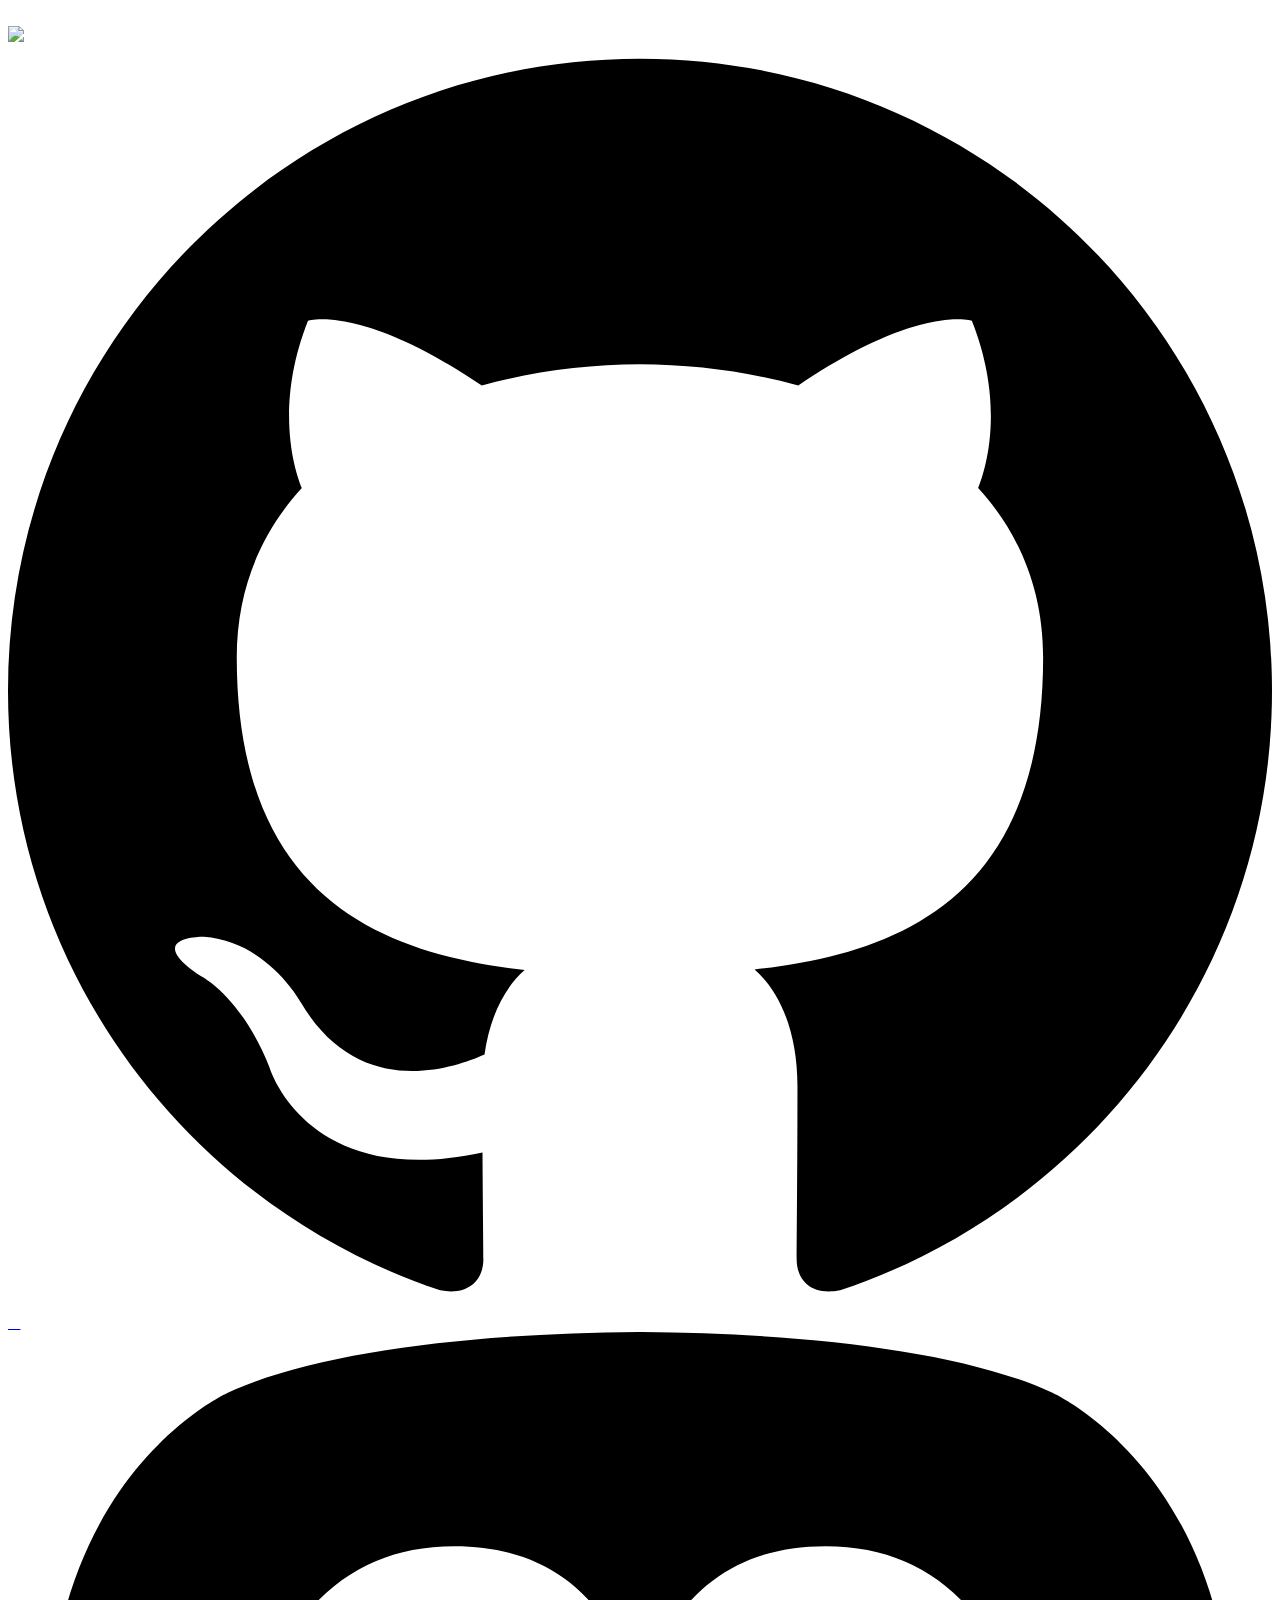
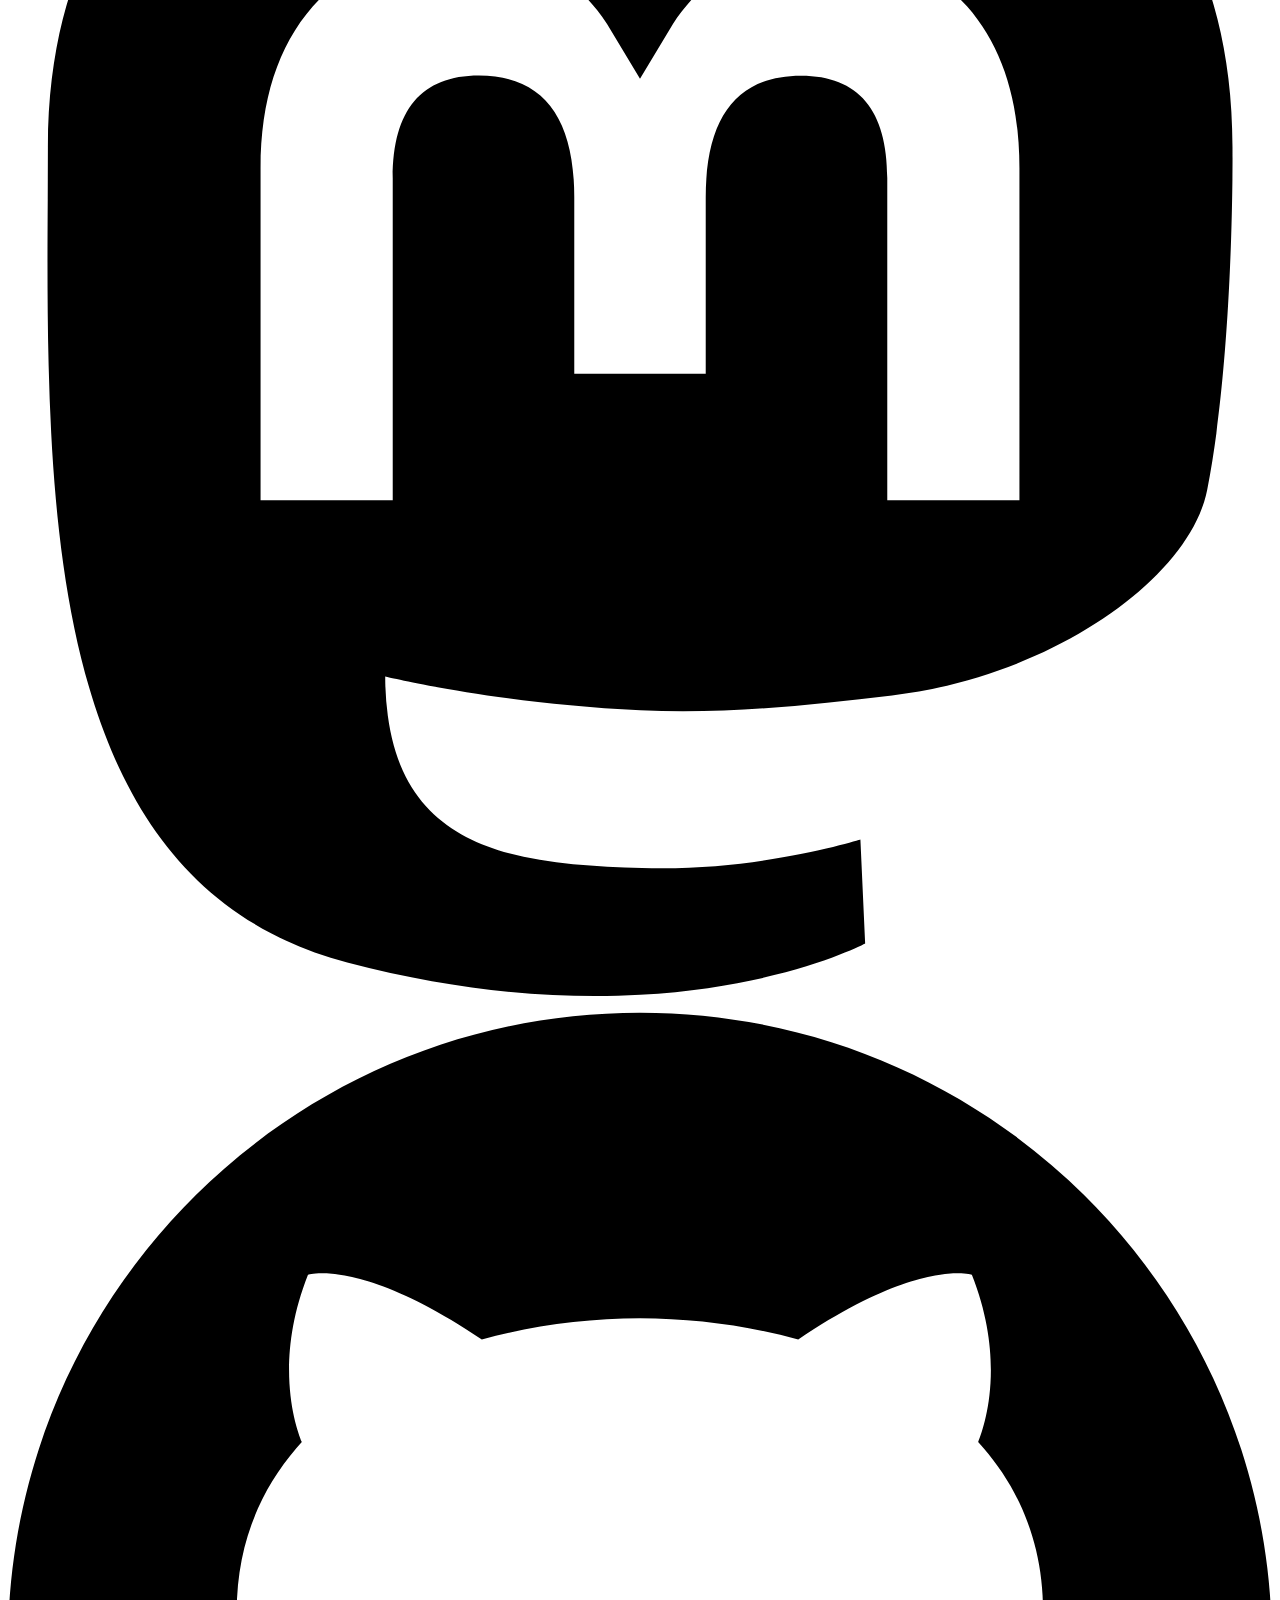
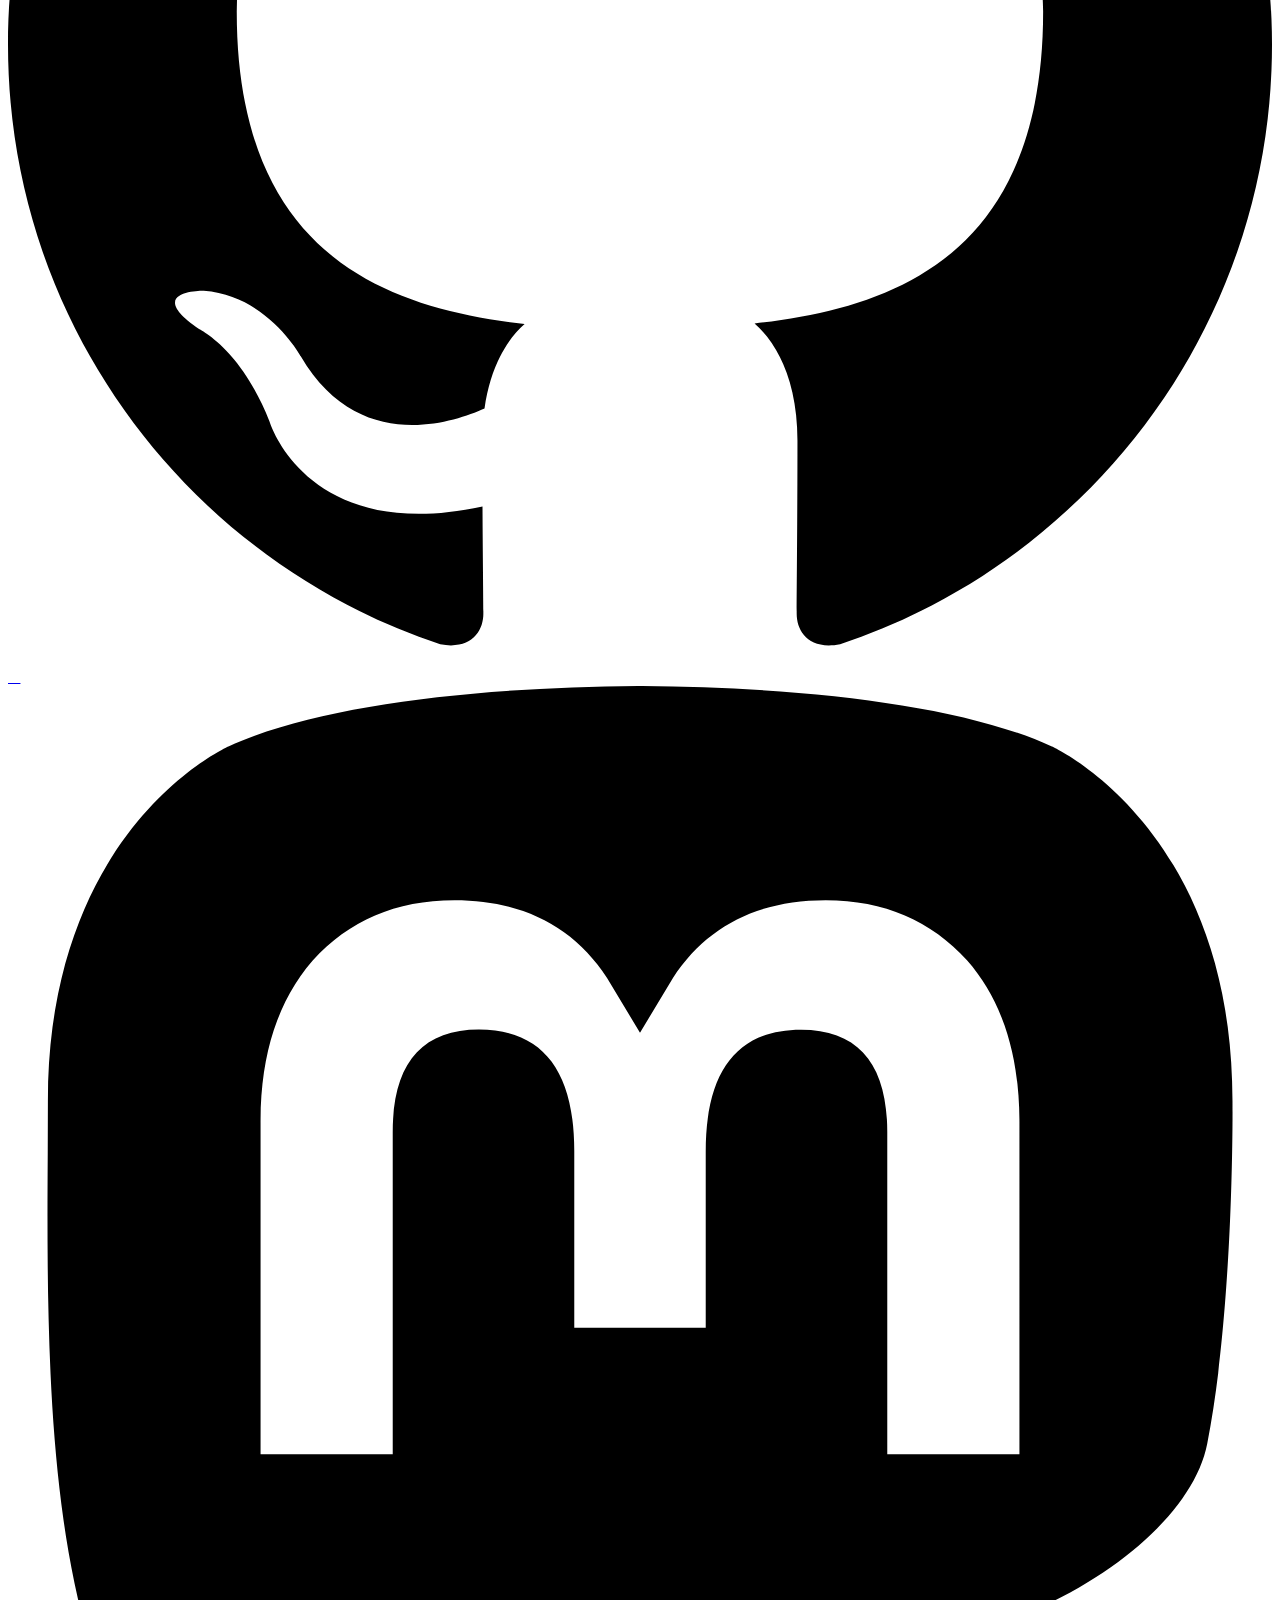
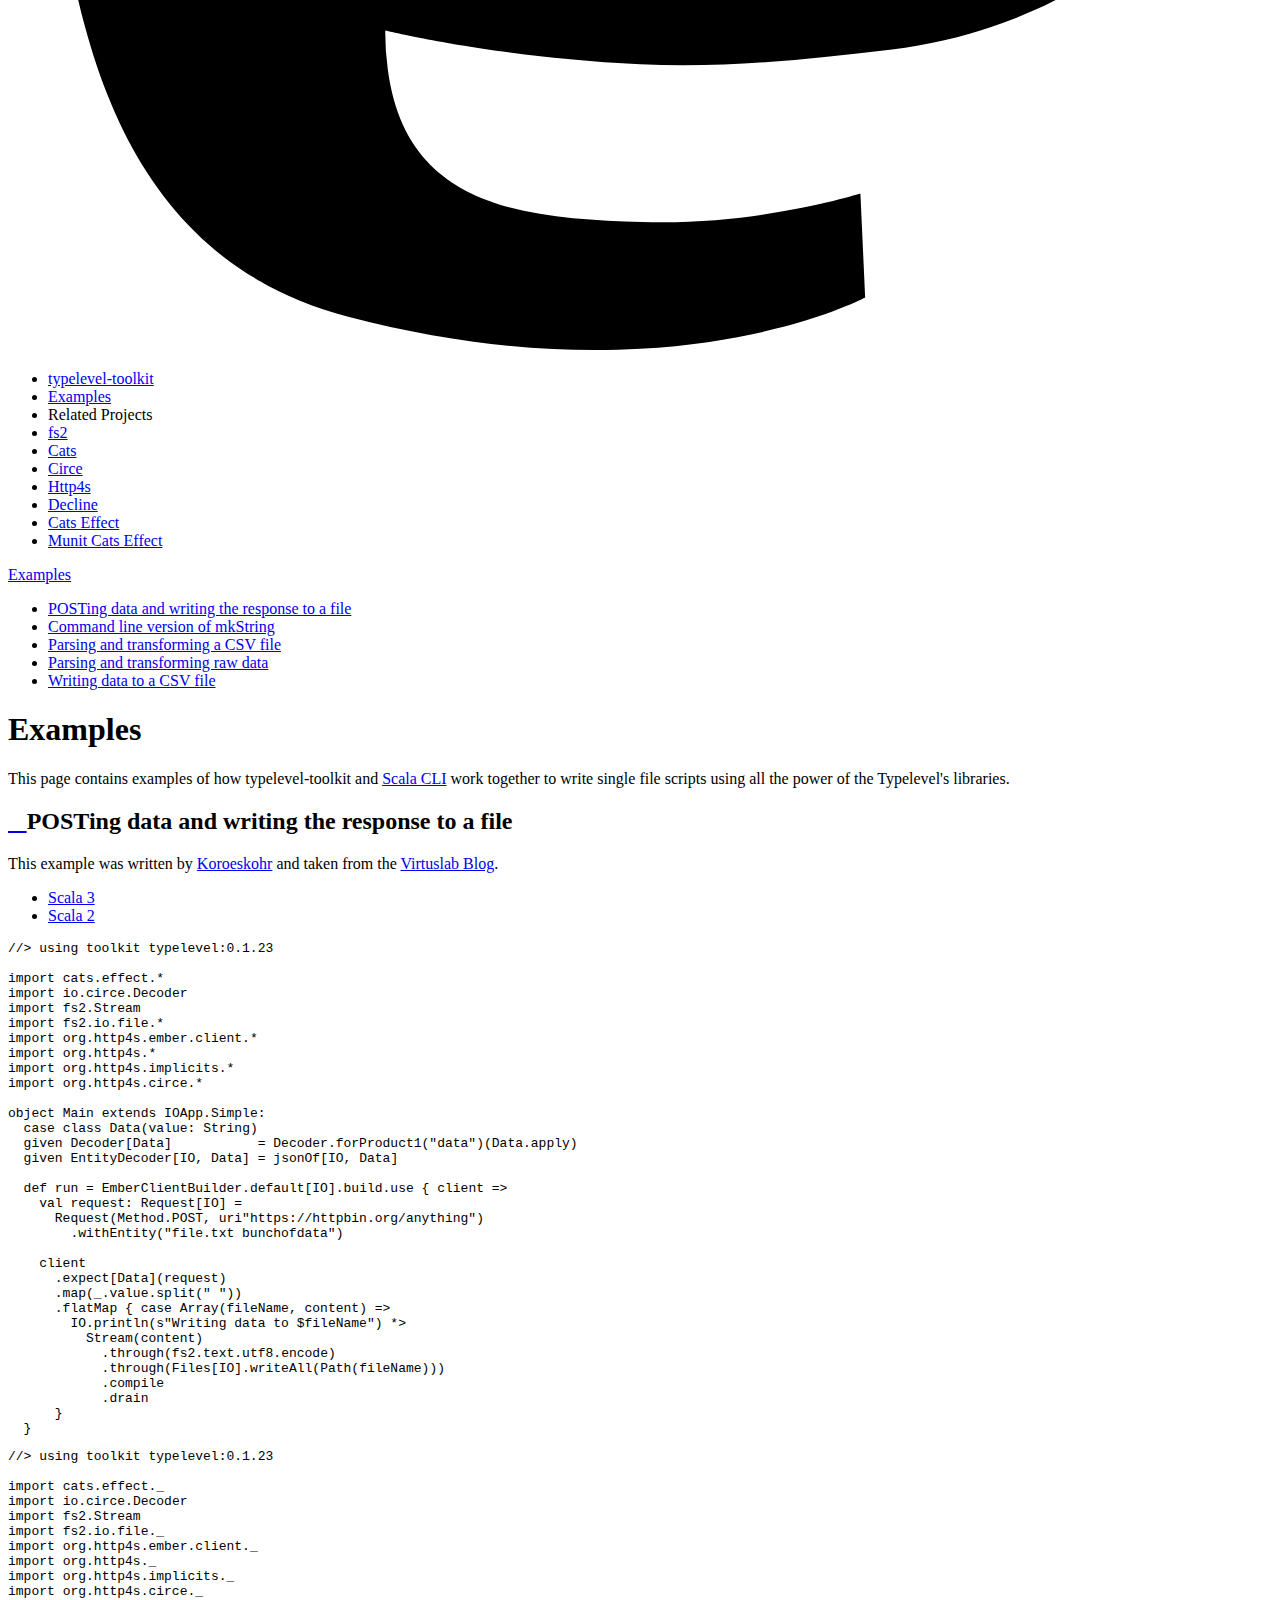
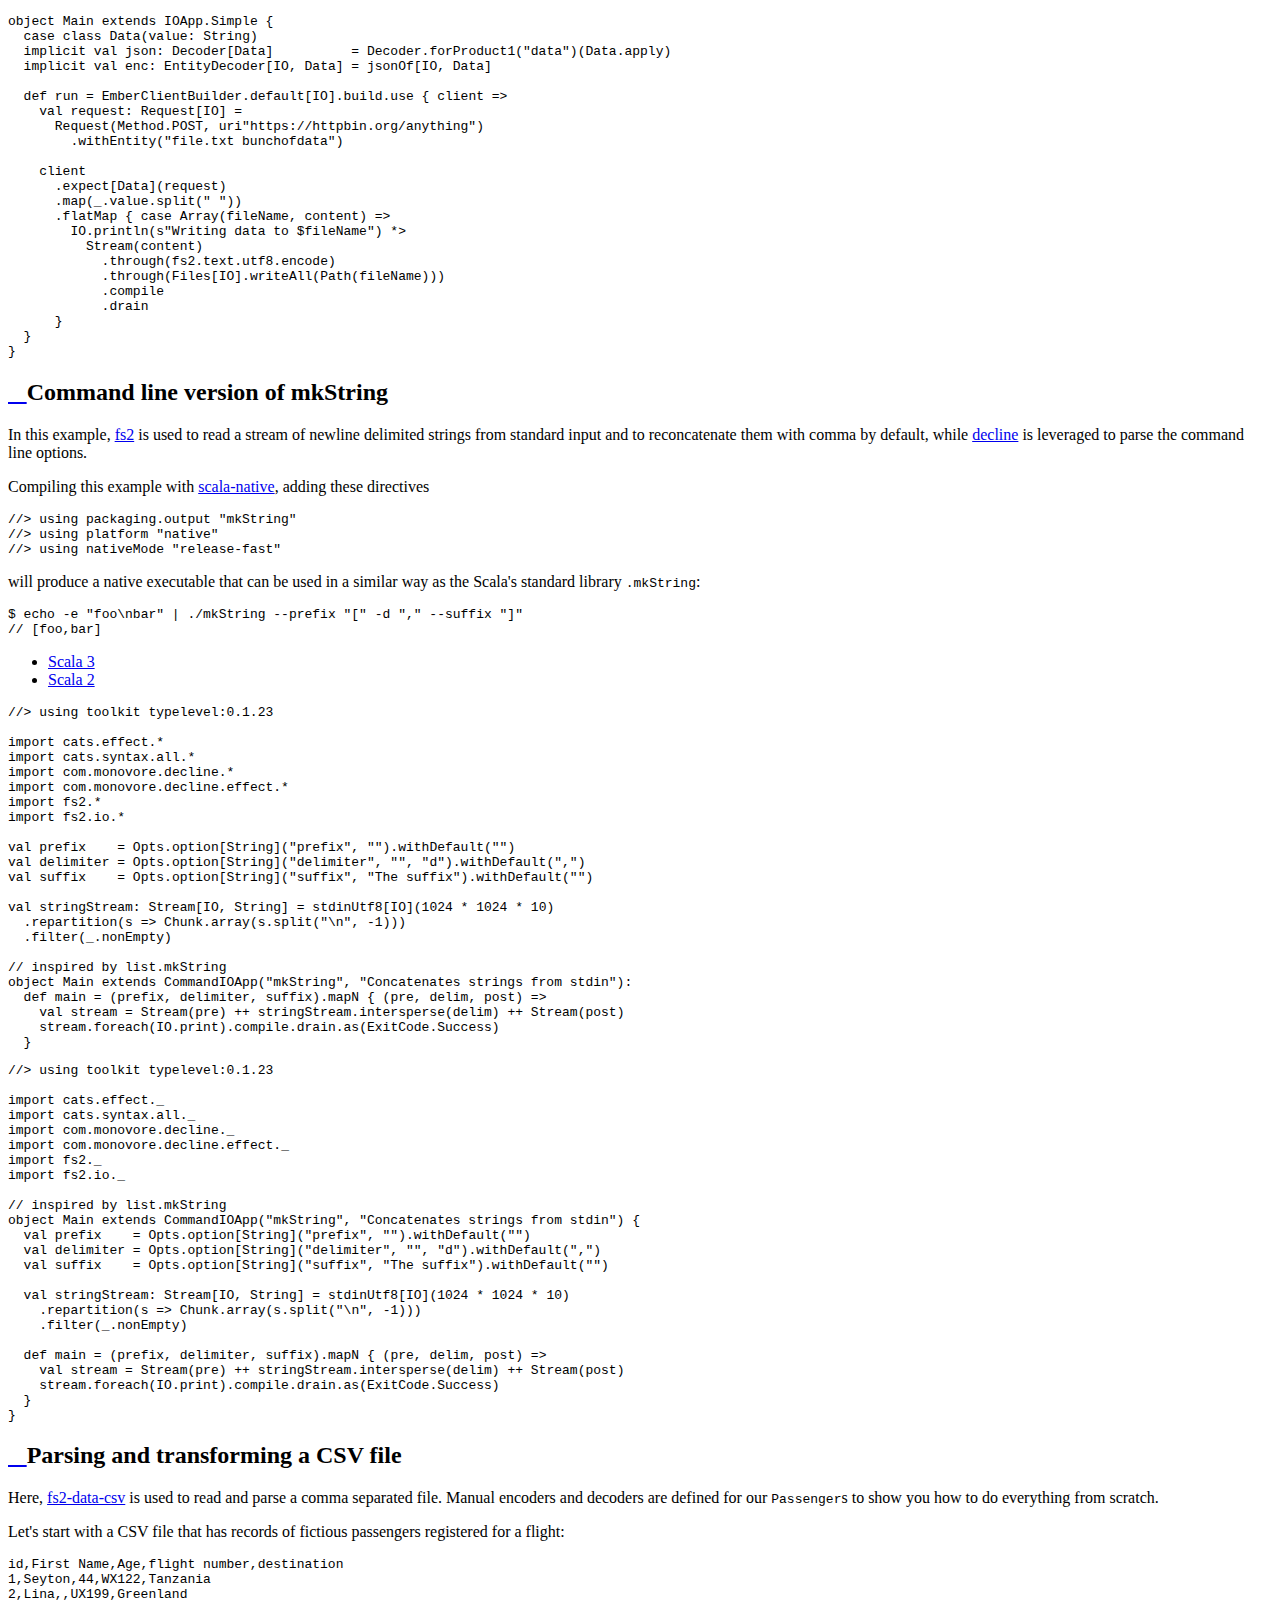
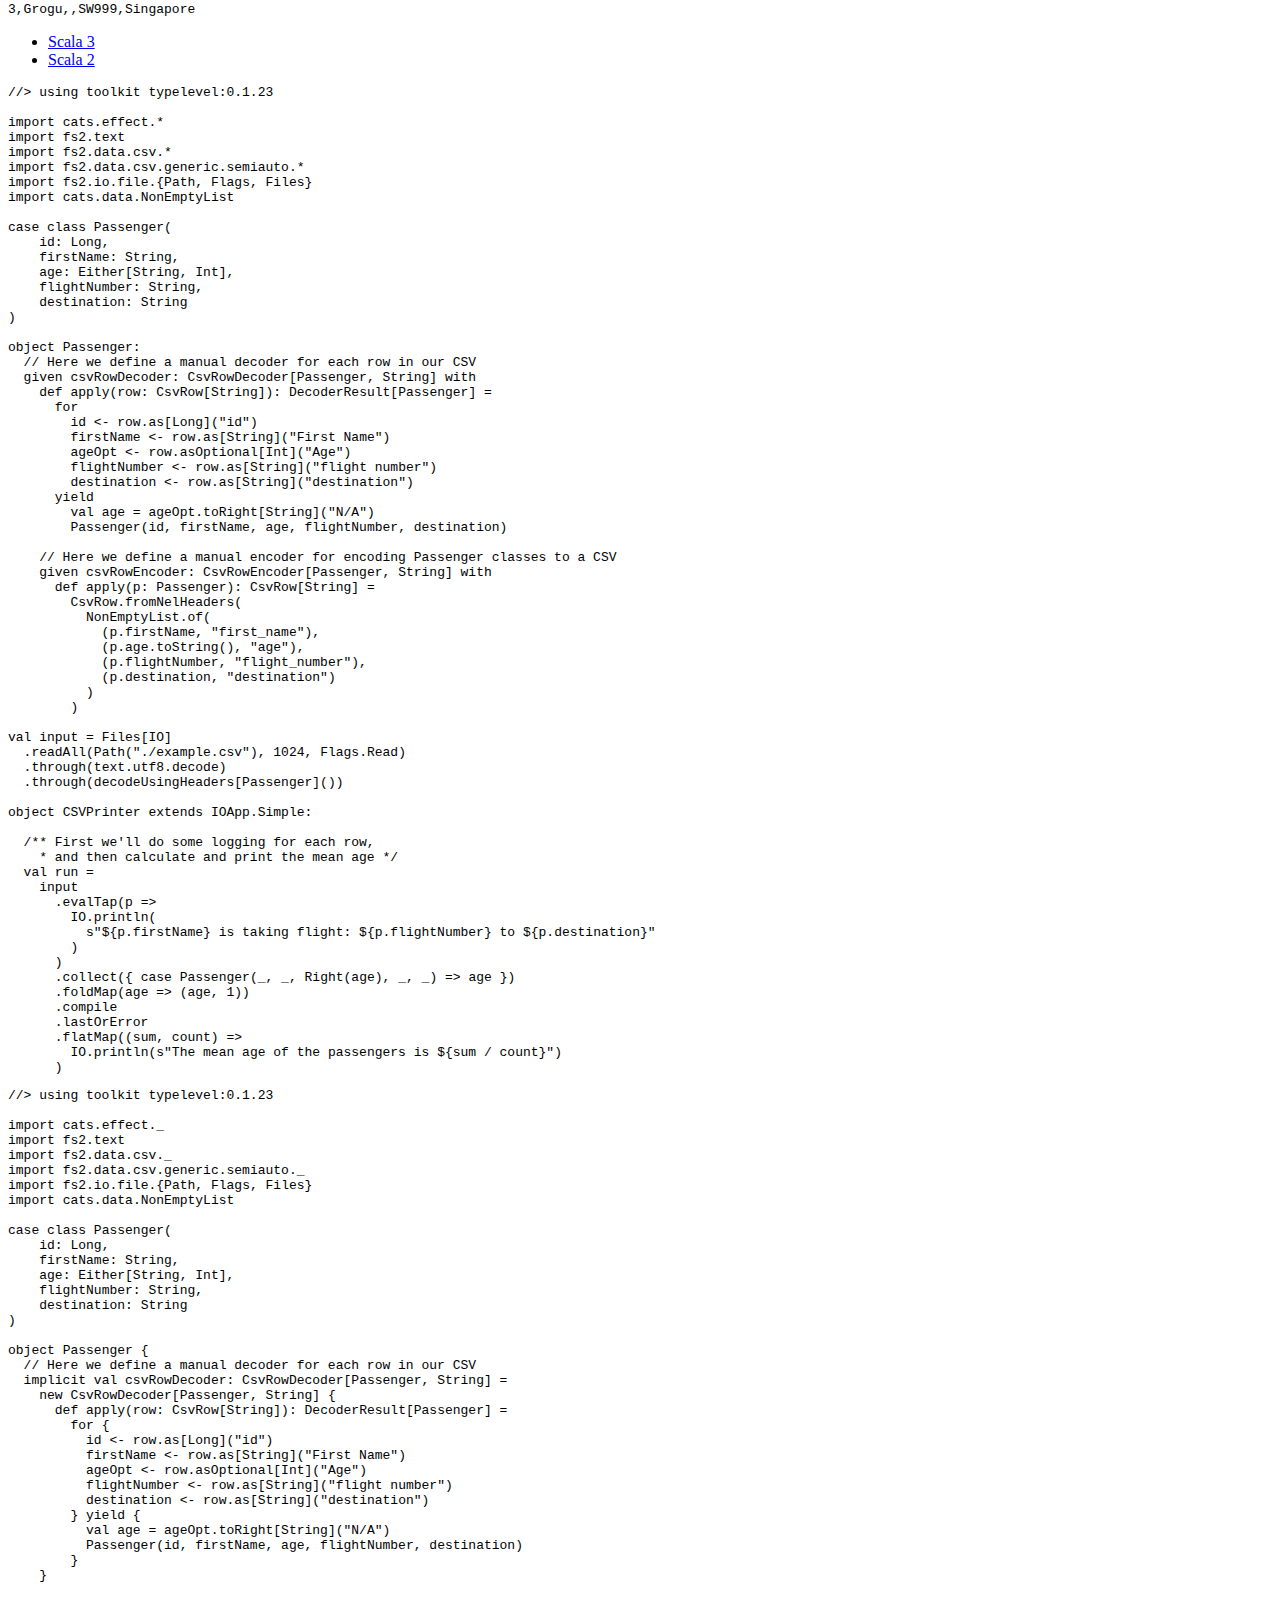
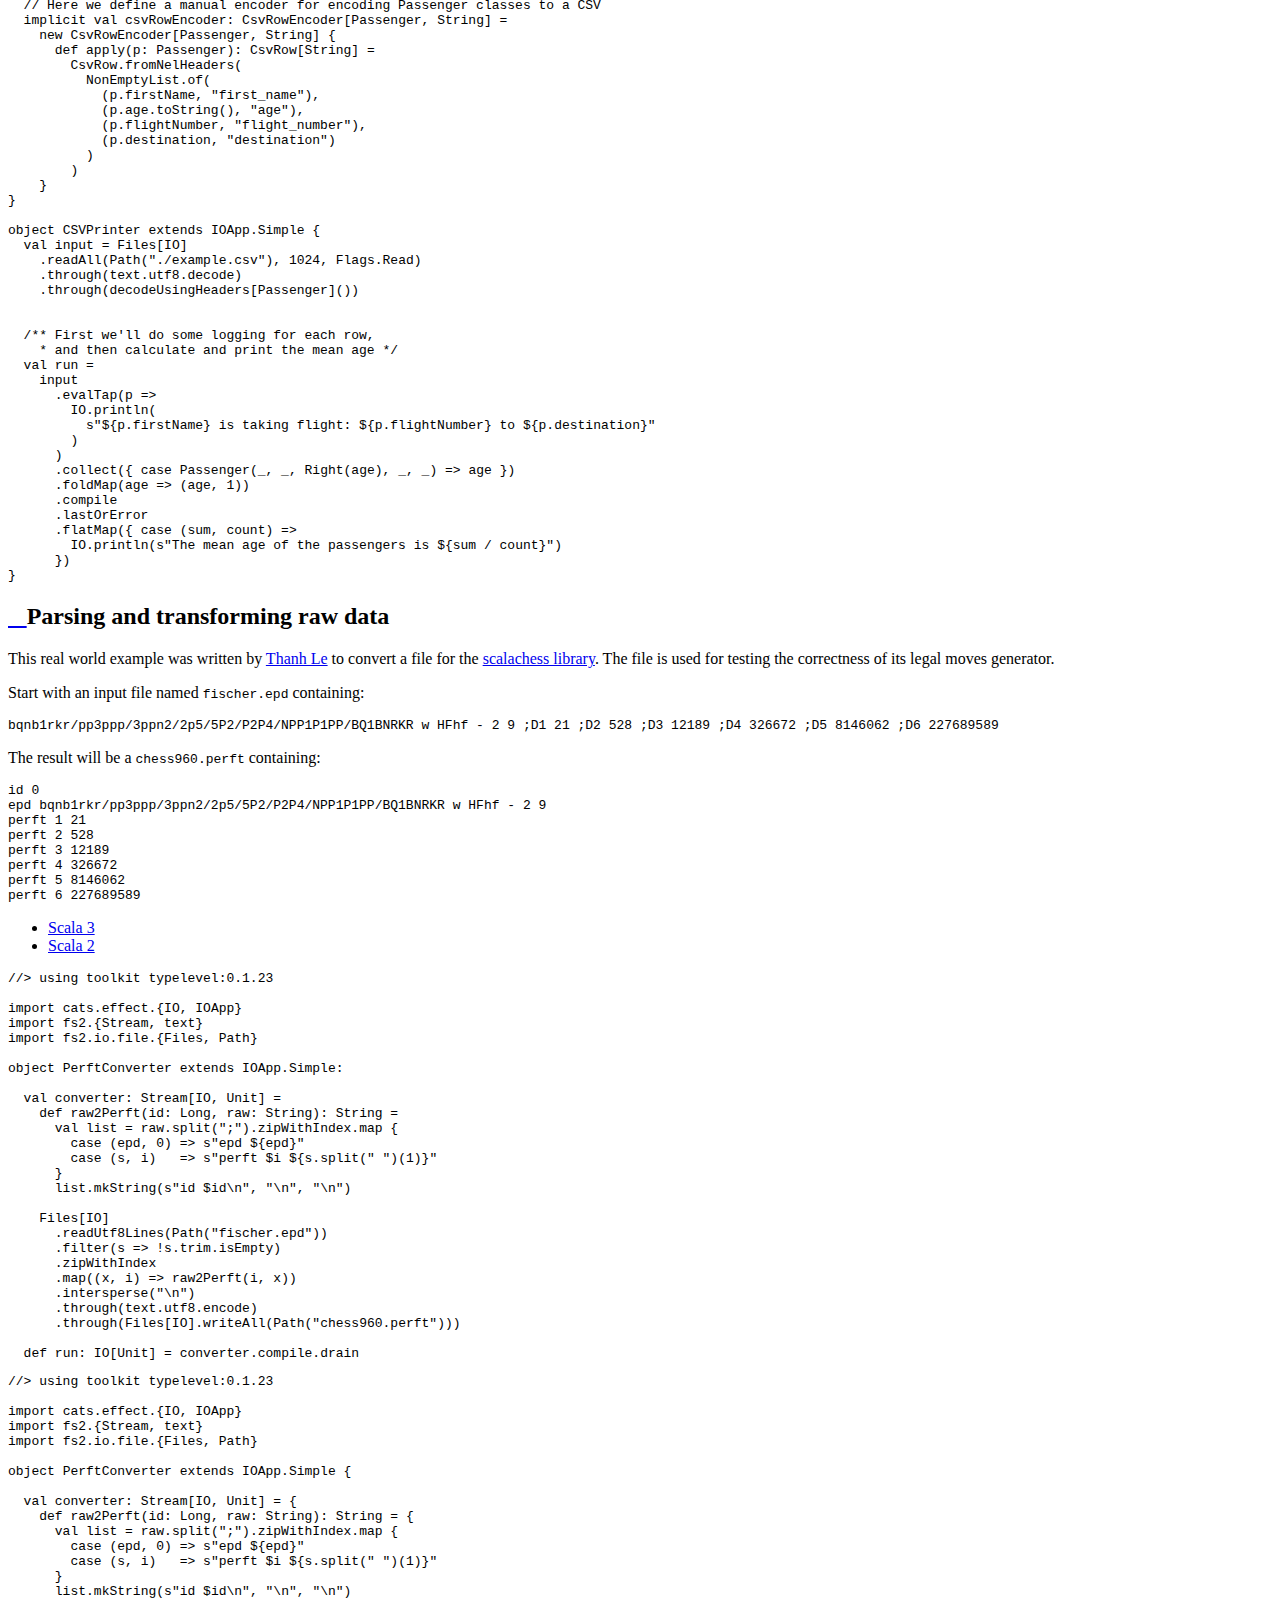
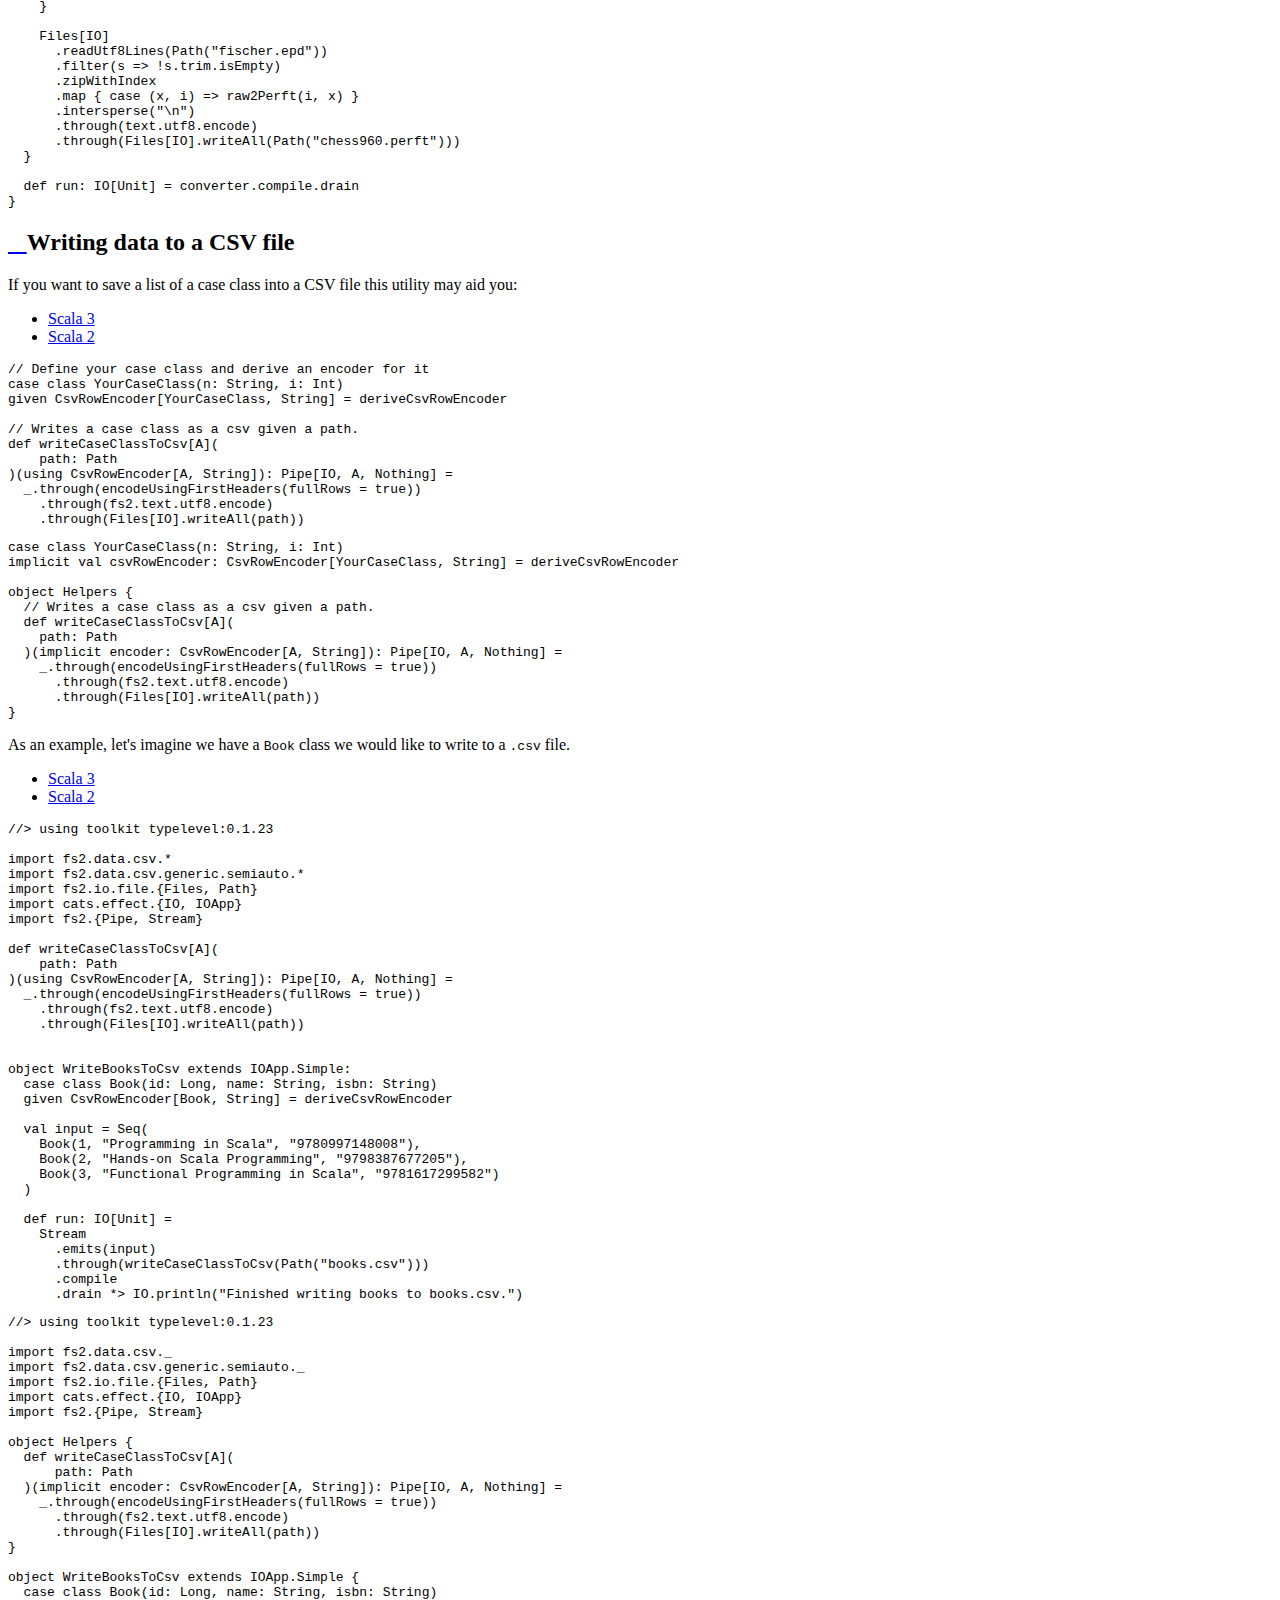
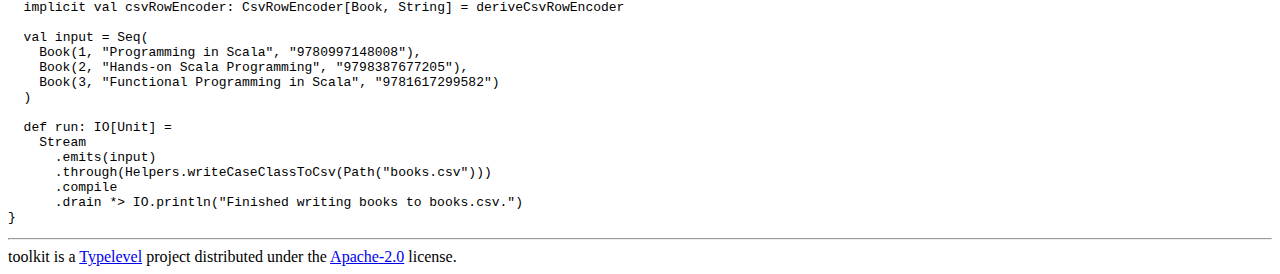
==== commit 5aabc452: "deploy: 1cef9cee58c693d1ee1bd5c4f4c040bc0ed72e74" ====
--- a/examples.html
+++ b/examples.html
@@ -130,7 +130,7 @@
             <li class="tab" data-choice-name="scala-2"><a href="#">Scala 2</a></li>
           </ul>
           <div class="tab-content active" data-choice-name="scala-3">
-            <pre><code class="nohighlight"><span class="comment">//&gt; using toolkit typelevel:0.1.22
+            <pre><code class="nohighlight"><span class="comment">//&gt; using toolkit typelevel:0.1.23
 </span><span>
 </span><span class="keyword">import</span><span> </span><span class="identifier">cats</span><span>.</span><span class="identifier">effect</span><span>.*
 </span><span class="keyword">import</span><span> </span><span class="identifier">io</span><span>.</span><span class="identifier">circe</span><span>.</span><span class="type-name">Decoder</span><span>
@@ -165,7 +165,7 @@
   }</span></code></pre>
           </div>
           <div class="tab-content" data-choice-name="scala-2">
-            <pre><code class="nohighlight"><span class="comment">//&gt; using toolkit typelevel:0.1.22
+            <pre><code class="nohighlight"><span class="comment">//&gt; using toolkit typelevel:0.1.23
 </span><span>
 </span><span class="keyword">import</span><span> </span><span class="identifier">cats</span><span>.</span><span class="identifier">effect</span><span>.</span><span class="identifier">_</span><span>
 </span><span class="keyword">import</span><span> </span><span class="identifier">io</span><span>.</span><span class="identifier">circe</span><span>.</span><span class="type-name">Decoder</span><span>
@@ -217,7 +217,7 @@
             <li class="tab" data-choice-name="scala-2"><a href="#">Scala 2</a></li>
           </ul>
           <div class="tab-content active" data-choice-name="scala-3">
-            <pre><code class="nohighlight"><span class="comment">//&gt; using toolkit typelevel:0.1.22
+            <pre><code class="nohighlight"><span class="comment">//&gt; using toolkit typelevel:0.1.23
 </span><span>
 </span><span class="keyword">import</span><span> </span><span class="identifier">cats</span><span>.</span><span class="identifier">effect</span><span>.*
 </span><span class="keyword">import</span><span> </span><span class="identifier">cats</span><span>.</span><span class="identifier">syntax</span><span>.</span><span class="identifier">all</span><span>.*
@@ -242,7 +242,7 @@
   }</span></code></pre>
           </div>
           <div class="tab-content" data-choice-name="scala-2">
-            <pre><code class="nohighlight"><span class="comment">//&gt; using toolkit typelevel:0.1.22
+            <pre><code class="nohighlight"><span class="comment">//&gt; using toolkit typelevel:0.1.23
 </span><span>
 </span><span class="keyword">import</span><span> </span><span class="identifier">cats</span><span>.</span><span class="identifier">effect</span><span>.</span><span class="identifier">_</span><span>
 </span><span class="keyword">import</span><span> </span><span class="identifier">cats</span><span>.</span><span class="identifier">syntax</span><span>.</span><span class="identifier">all</span><span>.</span><span class="identifier">_</span><span>
@@ -283,7 +283,7 @@
             <li class="tab" data-choice-name="scala-2"><a href="#">Scala 2</a></li>
           </ul>
           <div class="tab-content active" data-choice-name="scala-3">
-            <pre><code class="nohighlight"><span class="comment">//&gt; using toolkit typelevel:0.1.22
+            <pre><code class="nohighlight"><span class="comment">//&gt; using toolkit typelevel:0.1.23
 </span><span>
 </span><span class="keyword">import</span><span> </span><span class="identifier">cats</span><span>.</span><span class="identifier">effect</span><span>.*
 </span><span class="keyword">import</span><span> </span><span class="identifier">fs2</span><span>.</span><span class="identifier">text</span><span>
@@ -351,7 +351,7 @@
       )</span></code></pre>
           </div>
           <div class="tab-content" data-choice-name="scala-2">
-            <pre><code class="nohighlight"><span class="comment">//&gt; using toolkit typelevel:0.1.22
+            <pre><code class="nohighlight"><span class="comment">//&gt; using toolkit typelevel:0.1.23
 </span><span>
 </span><span class="keyword">import</span><span> </span><span class="identifier">cats</span><span>.</span><span class="identifier">effect</span><span>.</span><span class="identifier">_</span><span>
 </span><span class="keyword">import</span><span> </span><span class="identifier">fs2</span><span>.</span><span class="identifier">text</span><span>
@@ -446,7 +446,7 @@
             <li class="tab" data-choice-name="scala-2"><a href="#">Scala 2</a></li>
           </ul>
           <div class="tab-content active" data-choice-name="scala-3">
-            <pre><code class="nohighlight"><span class="comment">//&gt; using toolkit typelevel:0.1.22
+            <pre><code class="nohighlight"><span class="comment">//&gt; using toolkit typelevel:0.1.23
 </span><span>
 </span><span class="keyword">import</span><span> </span><span class="identifier">cats</span><span>.</span><span class="identifier">effect</span><span>.{</span><span class="type-name">IO</span><span>, </span><span class="type-name">IOApp</span><span>}
 </span><span class="keyword">import</span><span> </span><span class="identifier">fs2</span><span>.{</span><span class="type-name">Stream</span><span>, </span><span class="identifier">text</span><span>}
@@ -474,7 +474,7 @@
   </span><span class="keyword">def</span><span> </span><span class="declaration-name">run</span><span>: </span><span class="type-name">IO</span><span>[</span><span class="type-name">Unit</span><span>] = </span><span class="identifier">converter</span><span>.</span><span class="identifier">compile</span><span>.</span><span class="identifier">drain</span></code></pre>
           </div>
           <div class="tab-content" data-choice-name="scala-2">
-            <pre><code class="nohighlight"><span class="comment">//&gt; using toolkit typelevel:0.1.22
+            <pre><code class="nohighlight"><span class="comment">//&gt; using toolkit typelevel:0.1.23
 </span><span>
 </span><span class="keyword">import</span><span> </span><span class="identifier">cats</span><span>.</span><span class="identifier">effect</span><span>.{</span><span class="type-name">IO</span><span>, </span><span class="type-name">IOApp</span><span>}
 </span><span class="keyword">import</span><span> </span><span class="identifier">fs2</span><span>.{</span><span class="type-name">Stream</span><span>, </span><span class="identifier">text</span><span>}
@@ -548,7 +548,7 @@
             <li class="tab" data-choice-name="scala-2"><a href="#">Scala 2</a></li>
           </ul>
           <div class="tab-content active" data-choice-name="scala-3">
-            <pre><code class="nohighlight"><span class="comment">//&gt; using toolkit typelevel:0.1.22
+            <pre><code class="nohighlight"><span class="comment">//&gt; using toolkit typelevel:0.1.23
 </span><span>
 </span><span class="keyword">import</span><span> </span><span class="identifier">fs2</span><span>.</span><span class="identifier">data</span><span>.</span><span class="identifier">csv</span><span>.*
 </span><span class="keyword">import</span><span> </span><span class="identifier">fs2</span><span>.</span><span class="identifier">data</span><span>.</span><span class="identifier">csv</span><span>.</span><span class="identifier">generic</span><span>.</span><span class="identifier">semiauto</span><span>.*
@@ -582,7 +582,7 @@
       .</span><span class="identifier">drain</span><span> *&gt; </span><span class="type-name">IO</span><span>.</span><span class="identifier">println</span><span>(</span><span class="string-literal">&quot;Finished writing books to books.csv.&quot;</span><span>)</span></code></pre>
           </div>
           <div class="tab-content" data-choice-name="scala-2">
-            <pre><code class="nohighlight"><span class="comment">//&gt; using toolkit typelevel:0.1.22
+            <pre><code class="nohighlight"><span class="comment">//&gt; using toolkit typelevel:0.1.23
 </span><span>
 </span><span class="keyword">import</span><span> </span><span class="identifier">fs2</span><span>.</span><span class="identifier">data</span><span>.</span><span class="identifier">csv</span><span>.</span><span class="identifier">_</span><span>
 </span><span class="keyword">import</span><span> </span><span class="identifier">fs2</span><span>.</span><span class="identifier">data</span><span>.</span><span class="identifier">csv</span><span>.</span><span class="identifier">generic</span><span>.</span><span class="identifier">semiauto</span><span>.</span><span class="identifier">_</span><span>
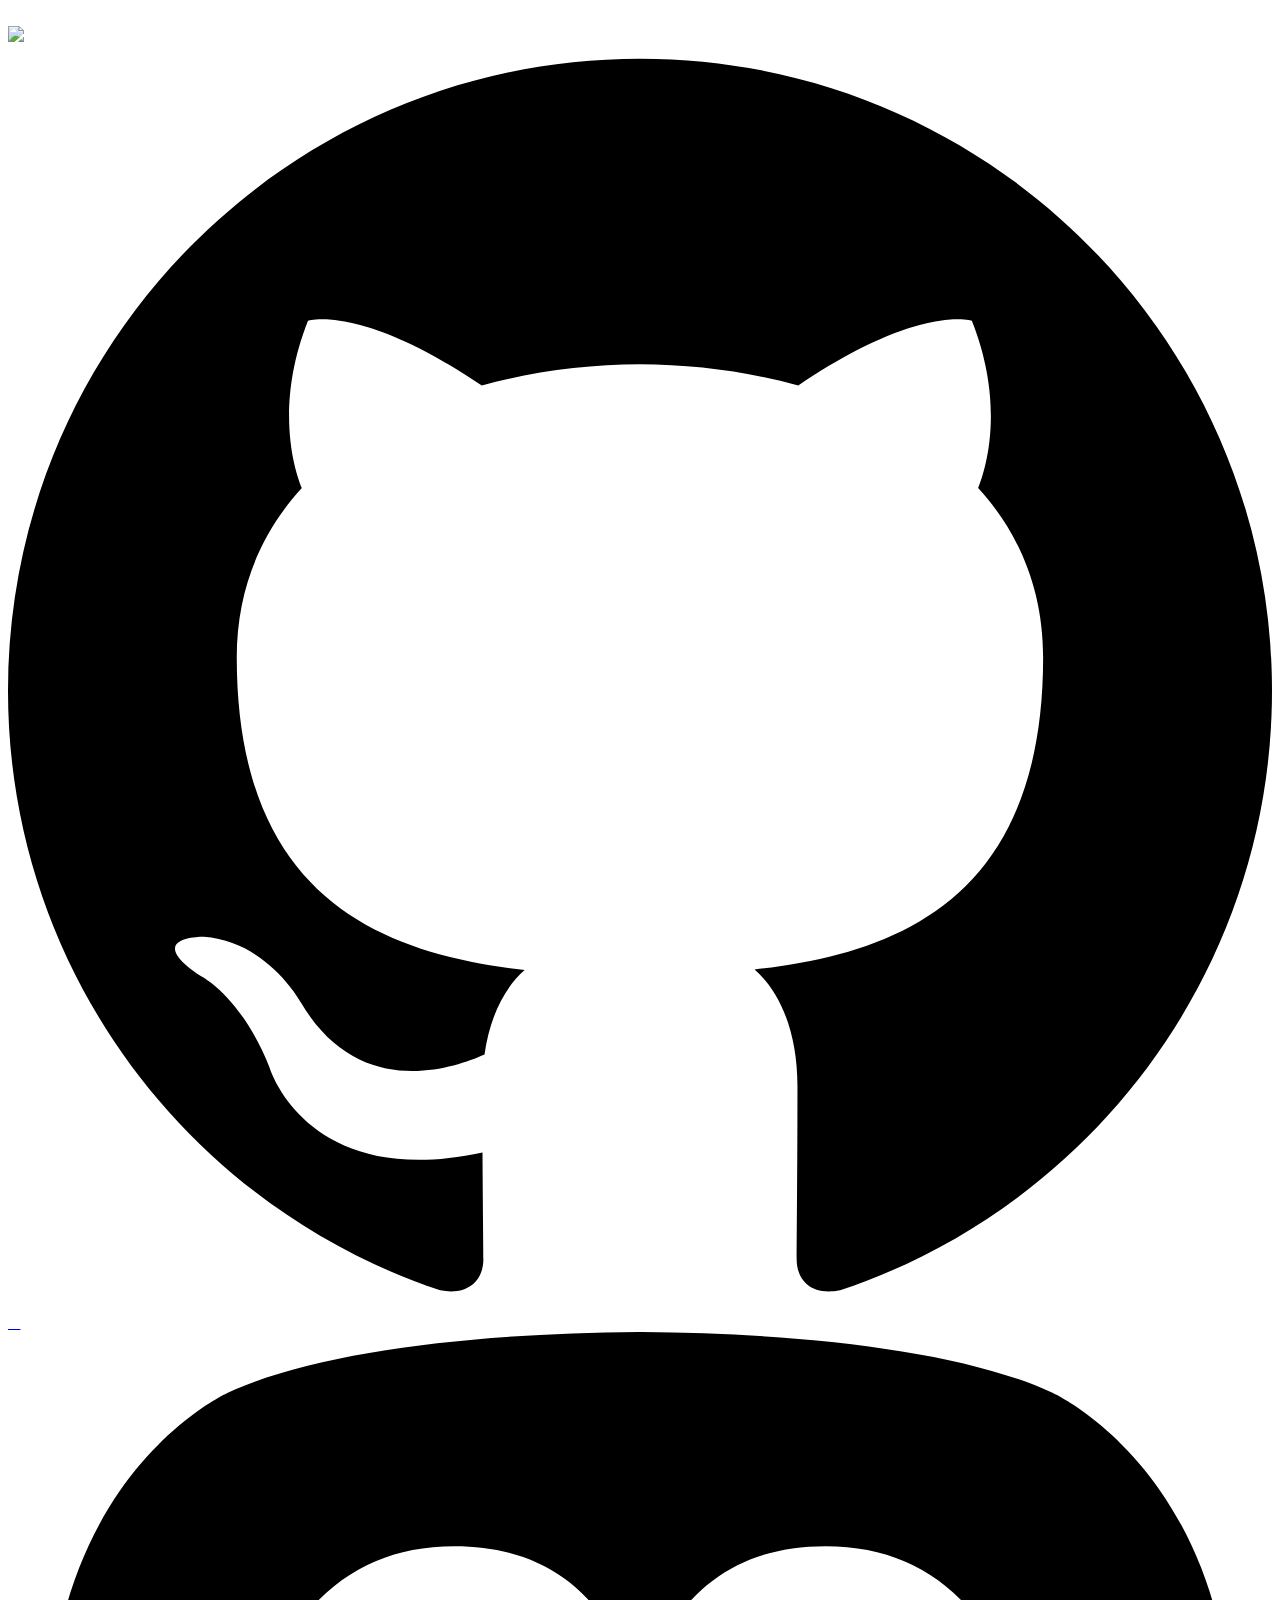
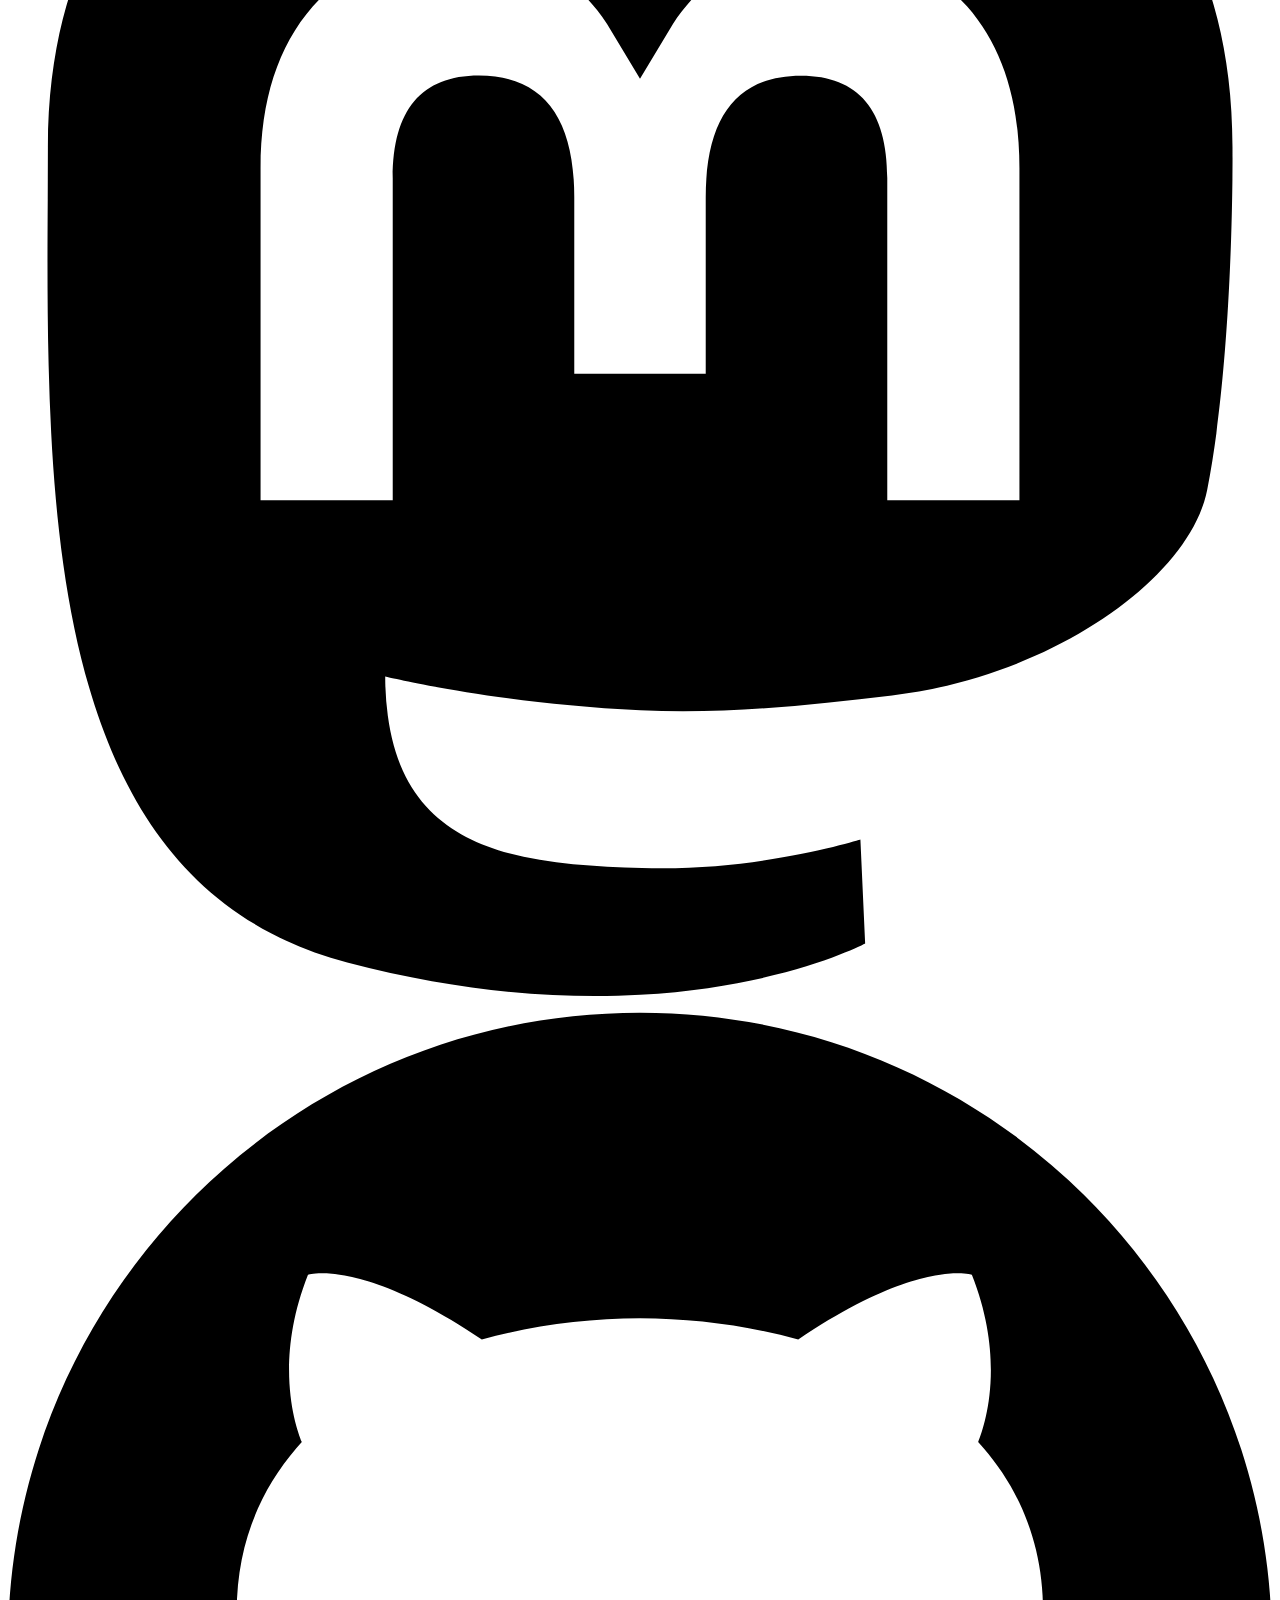
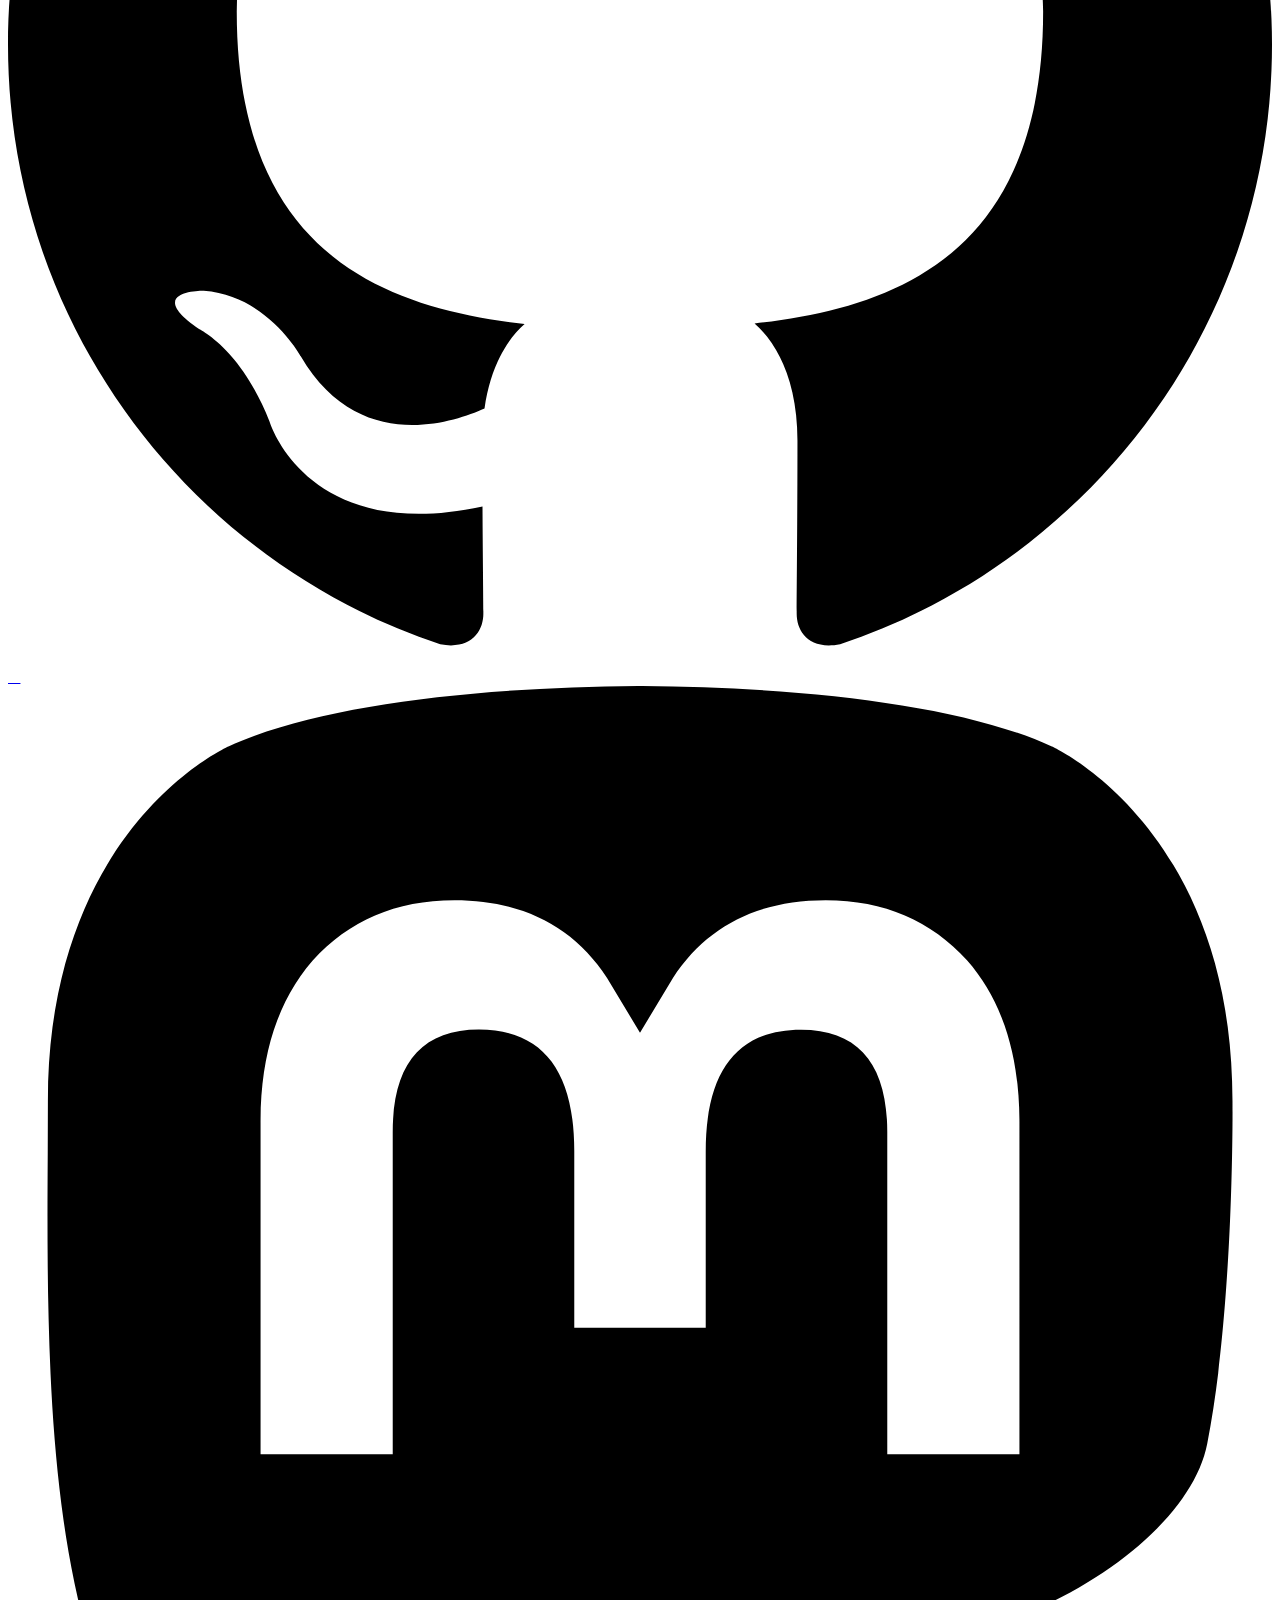
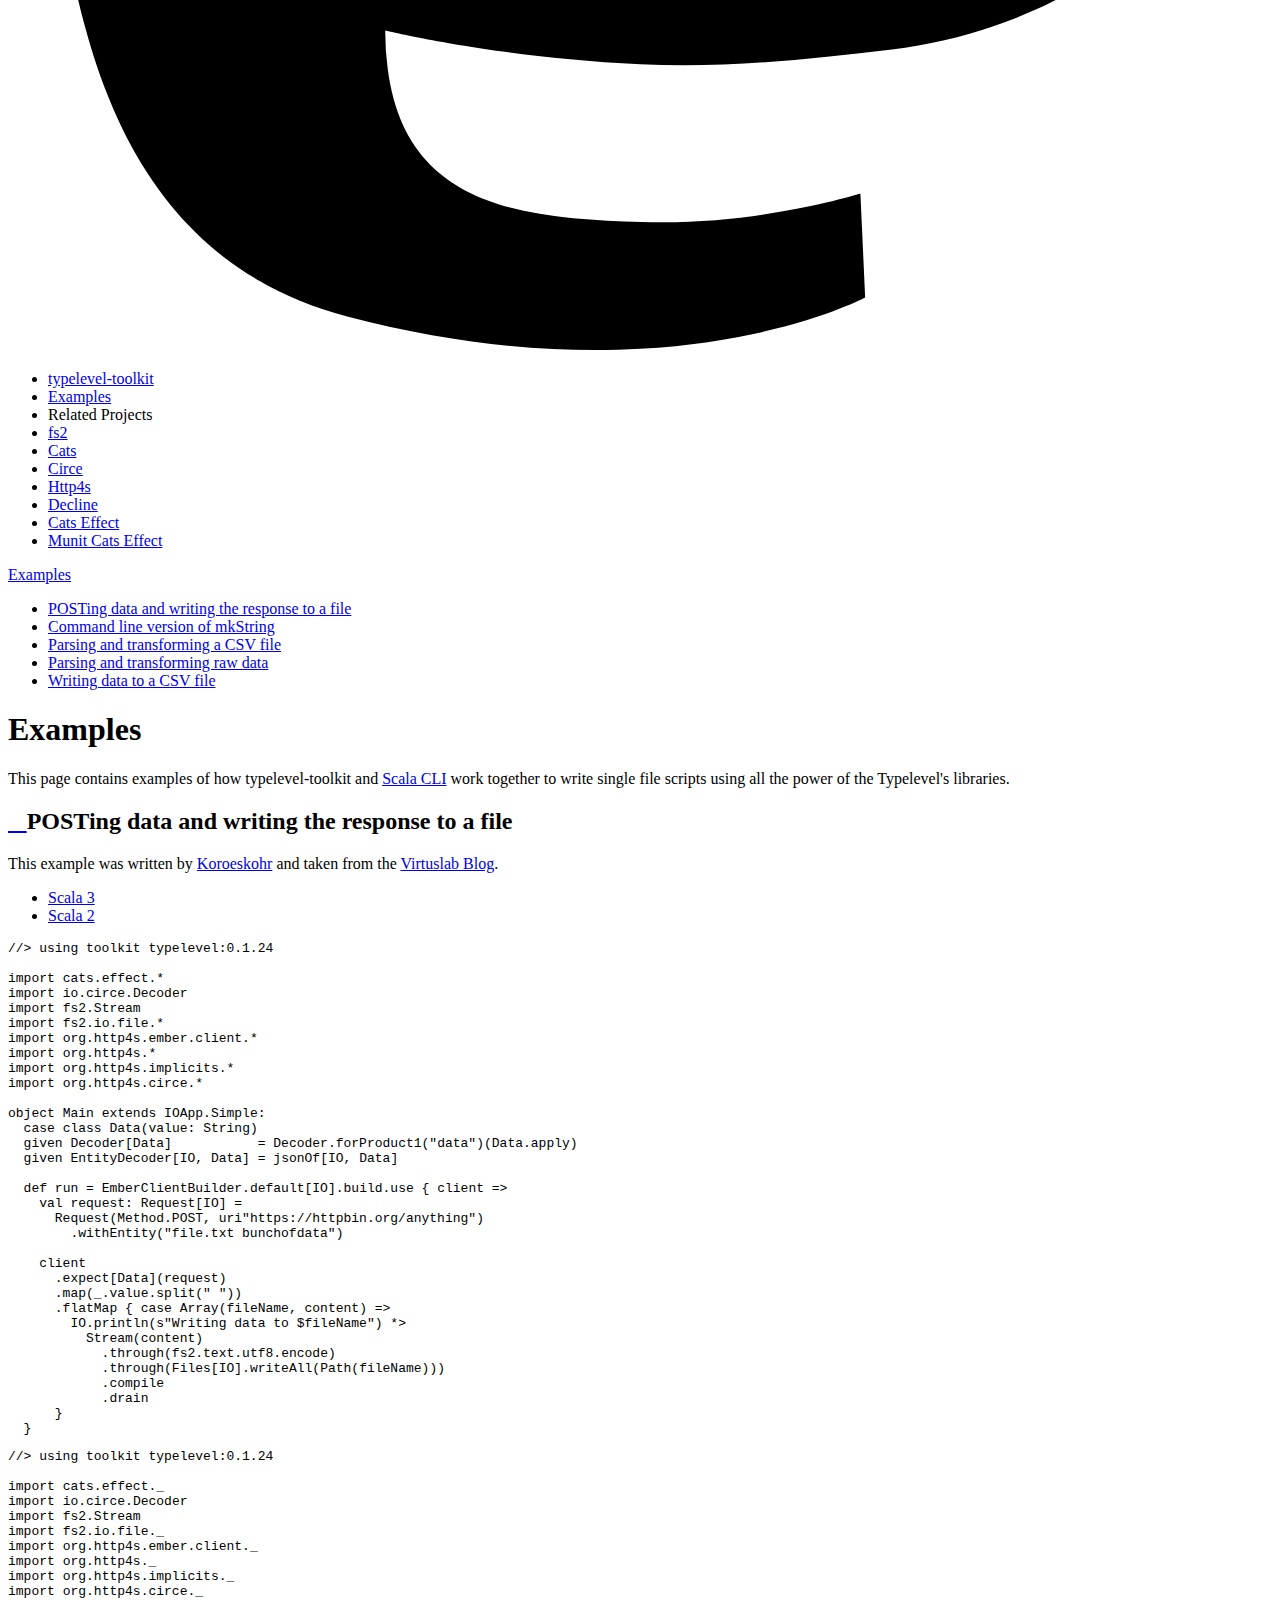
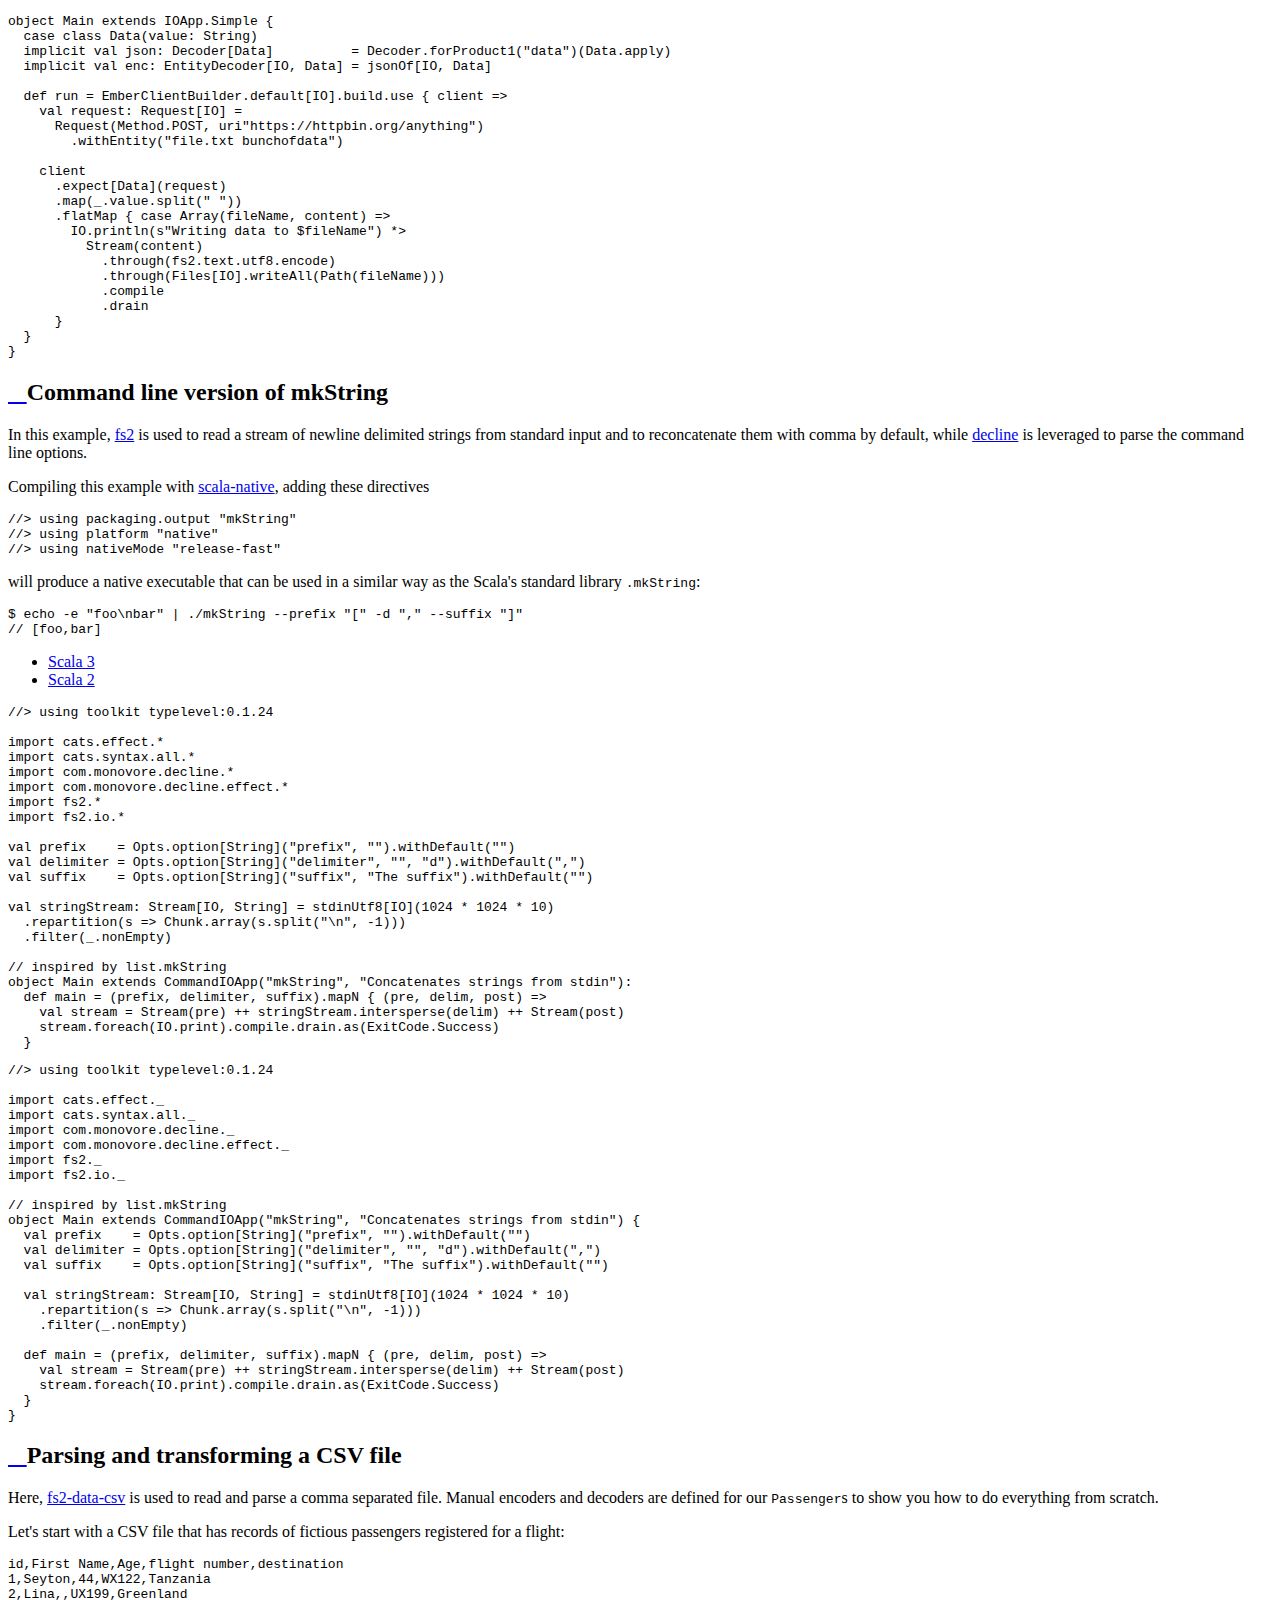
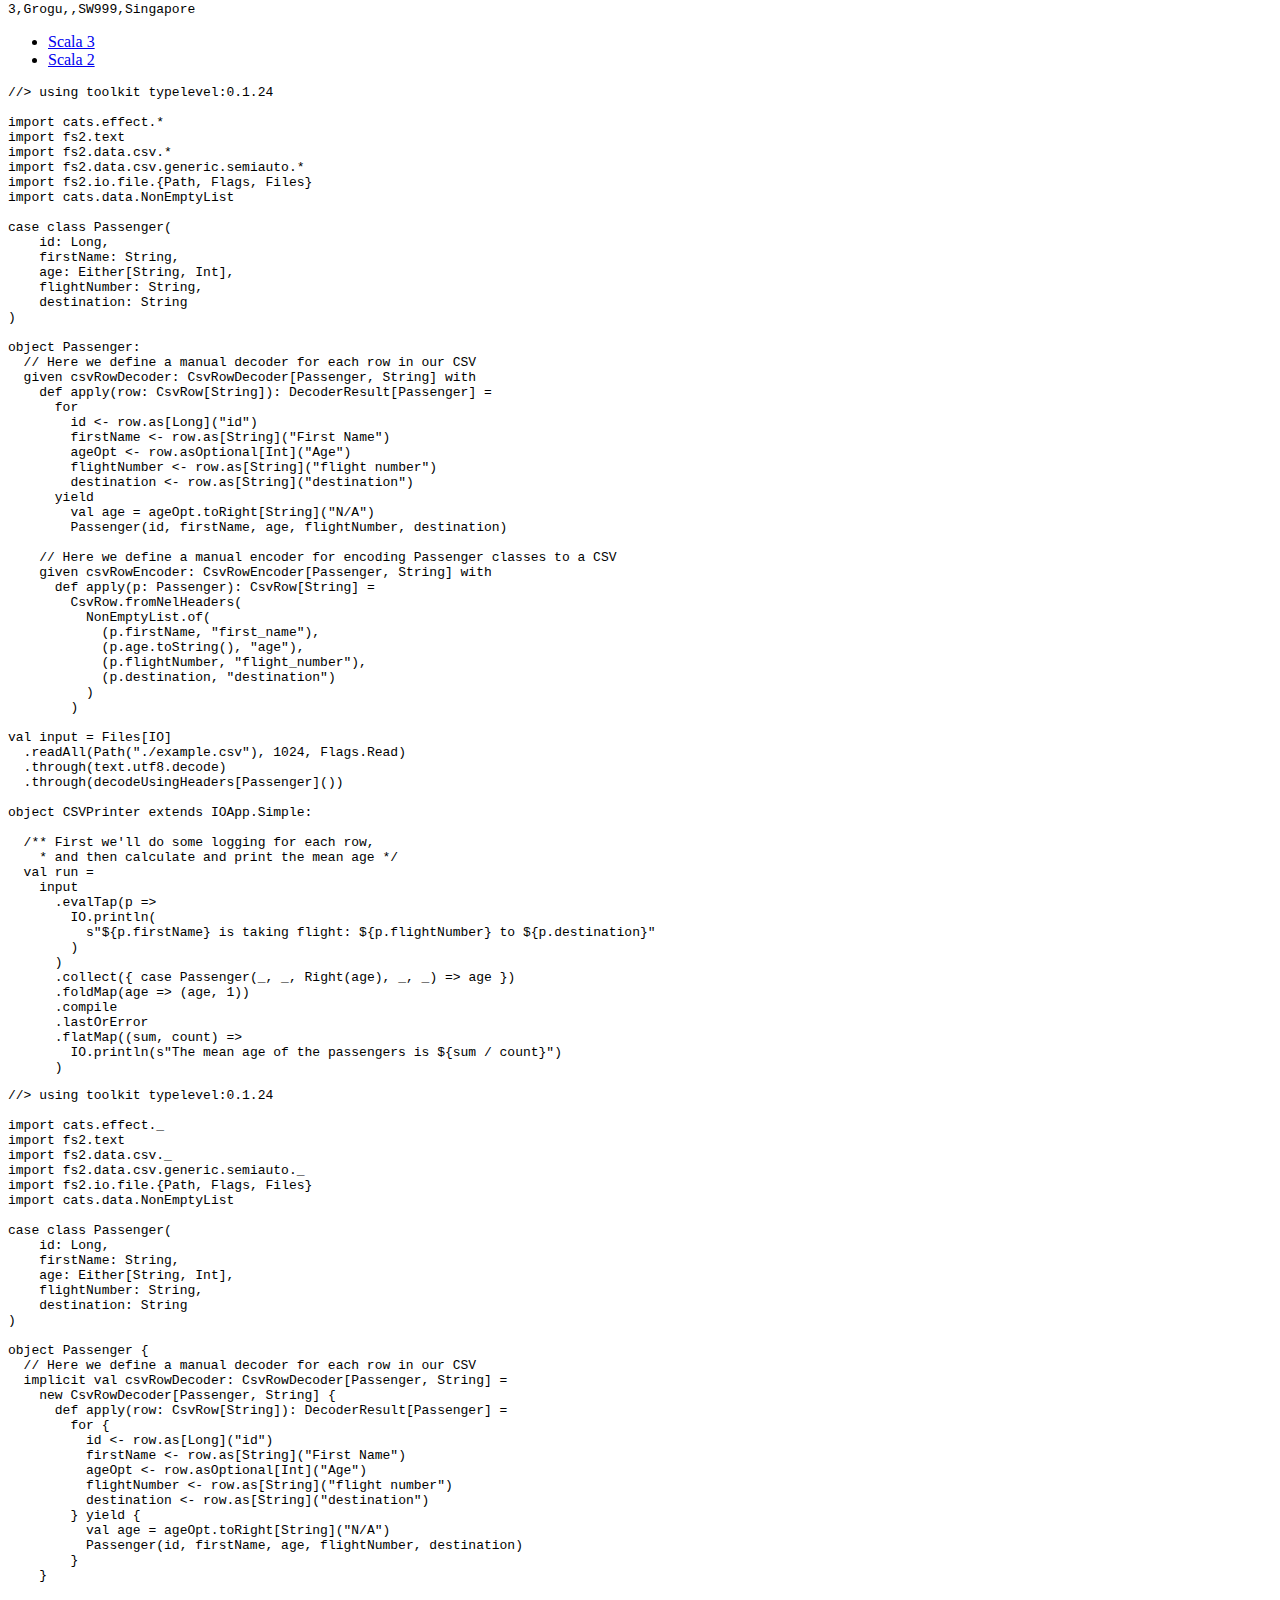
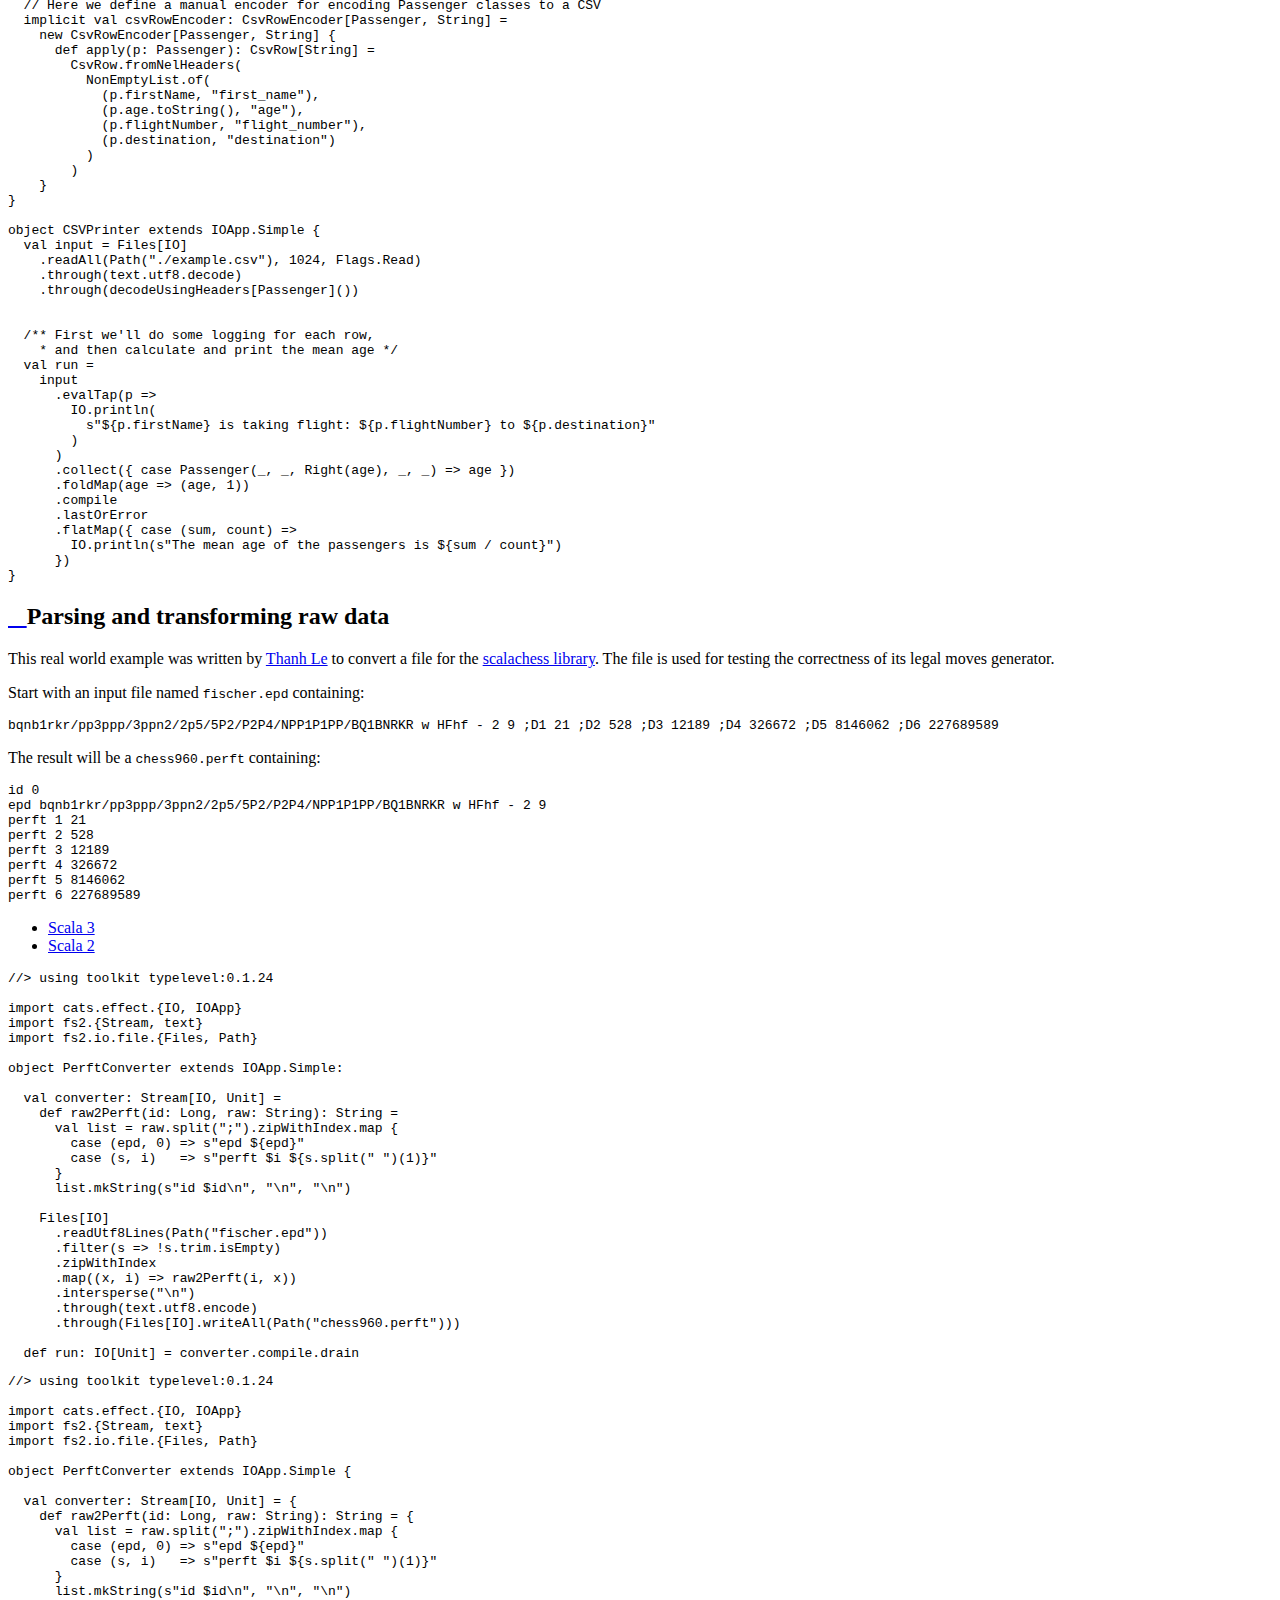
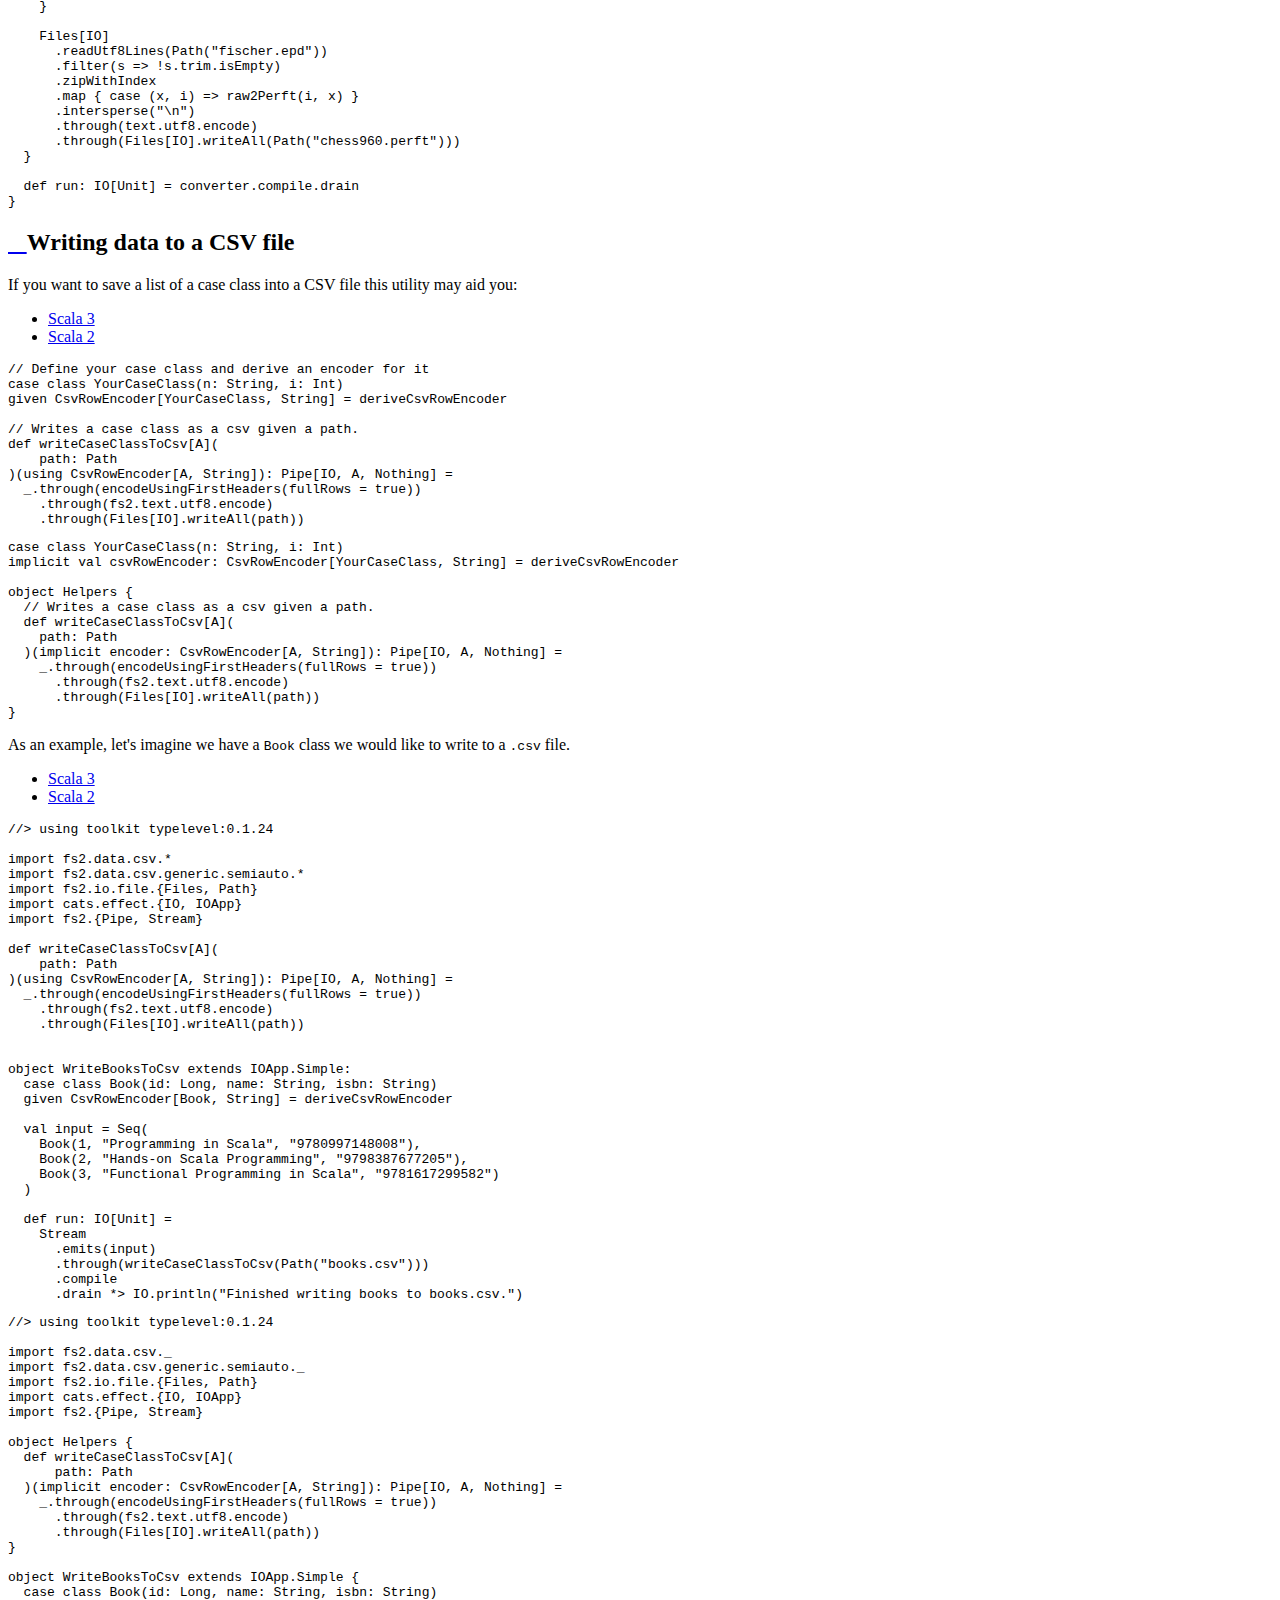
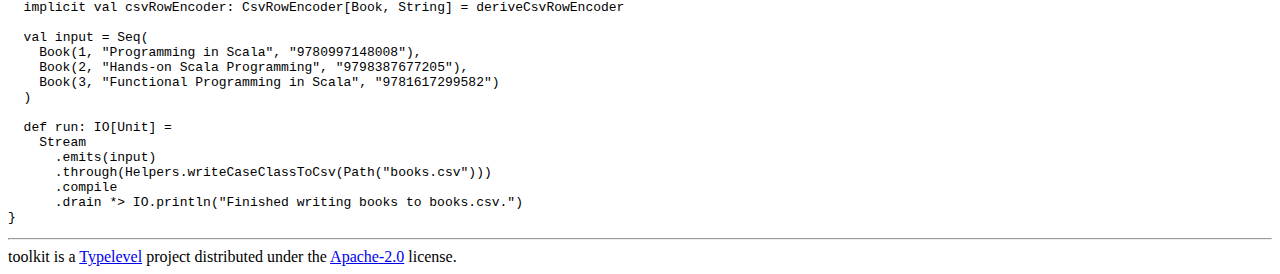
==== commit cbb48bae: "deploy: b4c2cd5e7596f975cdca058fcc038802a844f8cc" ====
--- a/examples.html
+++ b/examples.html
@@ -130,7 +130,7 @@
             <li class="tab" data-choice-name="scala-2"><a href="#">Scala 2</a></li>
           </ul>
           <div class="tab-content active" data-choice-name="scala-3">
-            <pre><code class="nohighlight"><span class="comment">//&gt; using toolkit typelevel:0.1.23
+            <pre><code class="nohighlight"><span class="comment">//&gt; using toolkit typelevel:0.1.24
 </span><span>
 </span><span class="keyword">import</span><span> </span><span class="identifier">cats</span><span>.</span><span class="identifier">effect</span><span>.*
 </span><span class="keyword">import</span><span> </span><span class="identifier">io</span><span>.</span><span class="identifier">circe</span><span>.</span><span class="type-name">Decoder</span><span>
@@ -165,7 +165,7 @@
   }</span></code></pre>
           </div>
           <div class="tab-content" data-choice-name="scala-2">
-            <pre><code class="nohighlight"><span class="comment">//&gt; using toolkit typelevel:0.1.23
+            <pre><code class="nohighlight"><span class="comment">//&gt; using toolkit typelevel:0.1.24
 </span><span>
 </span><span class="keyword">import</span><span> </span><span class="identifier">cats</span><span>.</span><span class="identifier">effect</span><span>.</span><span class="identifier">_</span><span>
 </span><span class="keyword">import</span><span> </span><span class="identifier">io</span><span>.</span><span class="identifier">circe</span><span>.</span><span class="type-name">Decoder</span><span>
@@ -217,7 +217,7 @@
             <li class="tab" data-choice-name="scala-2"><a href="#">Scala 2</a></li>
           </ul>
           <div class="tab-content active" data-choice-name="scala-3">
-            <pre><code class="nohighlight"><span class="comment">//&gt; using toolkit typelevel:0.1.23
+            <pre><code class="nohighlight"><span class="comment">//&gt; using toolkit typelevel:0.1.24
 </span><span>
 </span><span class="keyword">import</span><span> </span><span class="identifier">cats</span><span>.</span><span class="identifier">effect</span><span>.*
 </span><span class="keyword">import</span><span> </span><span class="identifier">cats</span><span>.</span><span class="identifier">syntax</span><span>.</span><span class="identifier">all</span><span>.*
@@ -242,7 +242,7 @@
   }</span></code></pre>
           </div>
           <div class="tab-content" data-choice-name="scala-2">
-            <pre><code class="nohighlight"><span class="comment">//&gt; using toolkit typelevel:0.1.23
+            <pre><code class="nohighlight"><span class="comment">//&gt; using toolkit typelevel:0.1.24
 </span><span>
 </span><span class="keyword">import</span><span> </span><span class="identifier">cats</span><span>.</span><span class="identifier">effect</span><span>.</span><span class="identifier">_</span><span>
 </span><span class="keyword">import</span><span> </span><span class="identifier">cats</span><span>.</span><span class="identifier">syntax</span><span>.</span><span class="identifier">all</span><span>.</span><span class="identifier">_</span><span>
@@ -283,7 +283,7 @@
             <li class="tab" data-choice-name="scala-2"><a href="#">Scala 2</a></li>
           </ul>
           <div class="tab-content active" data-choice-name="scala-3">
-            <pre><code class="nohighlight"><span class="comment">//&gt; using toolkit typelevel:0.1.23
+            <pre><code class="nohighlight"><span class="comment">//&gt; using toolkit typelevel:0.1.24
 </span><span>
 </span><span class="keyword">import</span><span> </span><span class="identifier">cats</span><span>.</span><span class="identifier">effect</span><span>.*
 </span><span class="keyword">import</span><span> </span><span class="identifier">fs2</span><span>.</span><span class="identifier">text</span><span>
@@ -351,7 +351,7 @@
       )</span></code></pre>
           </div>
           <div class="tab-content" data-choice-name="scala-2">
-            <pre><code class="nohighlight"><span class="comment">//&gt; using toolkit typelevel:0.1.23
+            <pre><code class="nohighlight"><span class="comment">//&gt; using toolkit typelevel:0.1.24
 </span><span>
 </span><span class="keyword">import</span><span> </span><span class="identifier">cats</span><span>.</span><span class="identifier">effect</span><span>.</span><span class="identifier">_</span><span>
 </span><span class="keyword">import</span><span> </span><span class="identifier">fs2</span><span>.</span><span class="identifier">text</span><span>
@@ -446,7 +446,7 @@
             <li class="tab" data-choice-name="scala-2"><a href="#">Scala 2</a></li>
           </ul>
           <div class="tab-content active" data-choice-name="scala-3">
-            <pre><code class="nohighlight"><span class="comment">//&gt; using toolkit typelevel:0.1.23
+            <pre><code class="nohighlight"><span class="comment">//&gt; using toolkit typelevel:0.1.24
 </span><span>
 </span><span class="keyword">import</span><span> </span><span class="identifier">cats</span><span>.</span><span class="identifier">effect</span><span>.{</span><span class="type-name">IO</span><span>, </span><span class="type-name">IOApp</span><span>}
 </span><span class="keyword">import</span><span> </span><span class="identifier">fs2</span><span>.{</span><span class="type-name">Stream</span><span>, </span><span class="identifier">text</span><span>}
@@ -474,7 +474,7 @@
   </span><span class="keyword">def</span><span> </span><span class="declaration-name">run</span><span>: </span><span class="type-name">IO</span><span>[</span><span class="type-name">Unit</span><span>] = </span><span class="identifier">converter</span><span>.</span><span class="identifier">compile</span><span>.</span><span class="identifier">drain</span></code></pre>
           </div>
           <div class="tab-content" data-choice-name="scala-2">
-            <pre><code class="nohighlight"><span class="comment">//&gt; using toolkit typelevel:0.1.23
+            <pre><code class="nohighlight"><span class="comment">//&gt; using toolkit typelevel:0.1.24
 </span><span>
 </span><span class="keyword">import</span><span> </span><span class="identifier">cats</span><span>.</span><span class="identifier">effect</span><span>.{</span><span class="type-name">IO</span><span>, </span><span class="type-name">IOApp</span><span>}
 </span><span class="keyword">import</span><span> </span><span class="identifier">fs2</span><span>.{</span><span class="type-name">Stream</span><span>, </span><span class="identifier">text</span><span>}
@@ -548,7 +548,7 @@
             <li class="tab" data-choice-name="scala-2"><a href="#">Scala 2</a></li>
           </ul>
           <div class="tab-content active" data-choice-name="scala-3">
-            <pre><code class="nohighlight"><span class="comment">//&gt; using toolkit typelevel:0.1.23
+            <pre><code class="nohighlight"><span class="comment">//&gt; using toolkit typelevel:0.1.24
 </span><span>
 </span><span class="keyword">import</span><span> </span><span class="identifier">fs2</span><span>.</span><span class="identifier">data</span><span>.</span><span class="identifier">csv</span><span>.*
 </span><span class="keyword">import</span><span> </span><span class="identifier">fs2</span><span>.</span><span class="identifier">data</span><span>.</span><span class="identifier">csv</span><span>.</span><span class="identifier">generic</span><span>.</span><span class="identifier">semiauto</span><span>.*
@@ -582,7 +582,7 @@
       .</span><span class="identifier">drain</span><span> *&gt; </span><span class="type-name">IO</span><span>.</span><span class="identifier">println</span><span>(</span><span class="string-literal">&quot;Finished writing books to books.csv.&quot;</span><span>)</span></code></pre>
           </div>
           <div class="tab-content" data-choice-name="scala-2">
-            <pre><code class="nohighlight"><span class="comment">//&gt; using toolkit typelevel:0.1.23
+            <pre><code class="nohighlight"><span class="comment">//&gt; using toolkit typelevel:0.1.24
 </span><span>
 </span><span class="keyword">import</span><span> </span><span class="identifier">fs2</span><span>.</span><span class="identifier">data</span><span>.</span><span class="identifier">csv</span><span>.</span><span class="identifier">_</span><span>
 </span><span class="keyword">import</span><span> </span><span class="identifier">fs2</span><span>.</span><span class="identifier">data</span><span>.</span><span class="identifier">csv</span><span>.</span><span class="identifier">generic</span><span>.</span><span class="identifier">semiauto</span><span>.</span><span class="identifier">_</span><span>
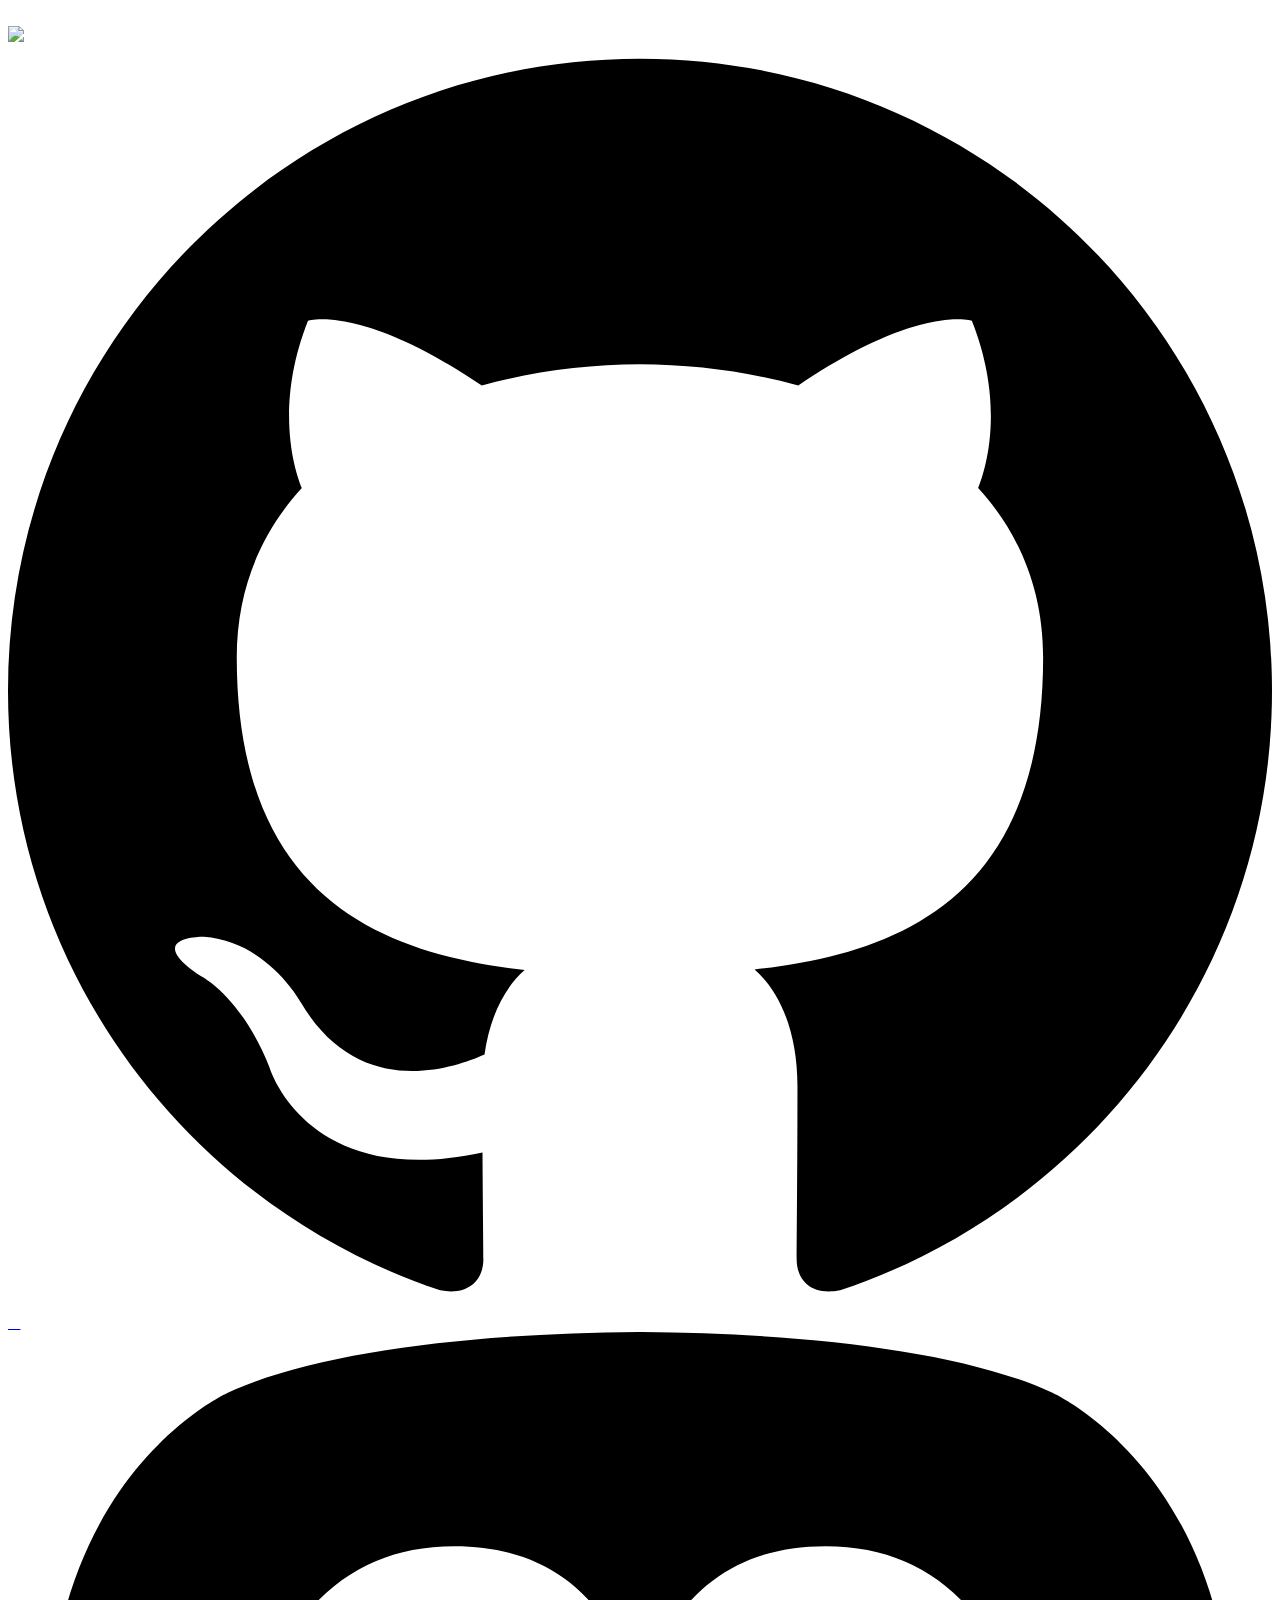
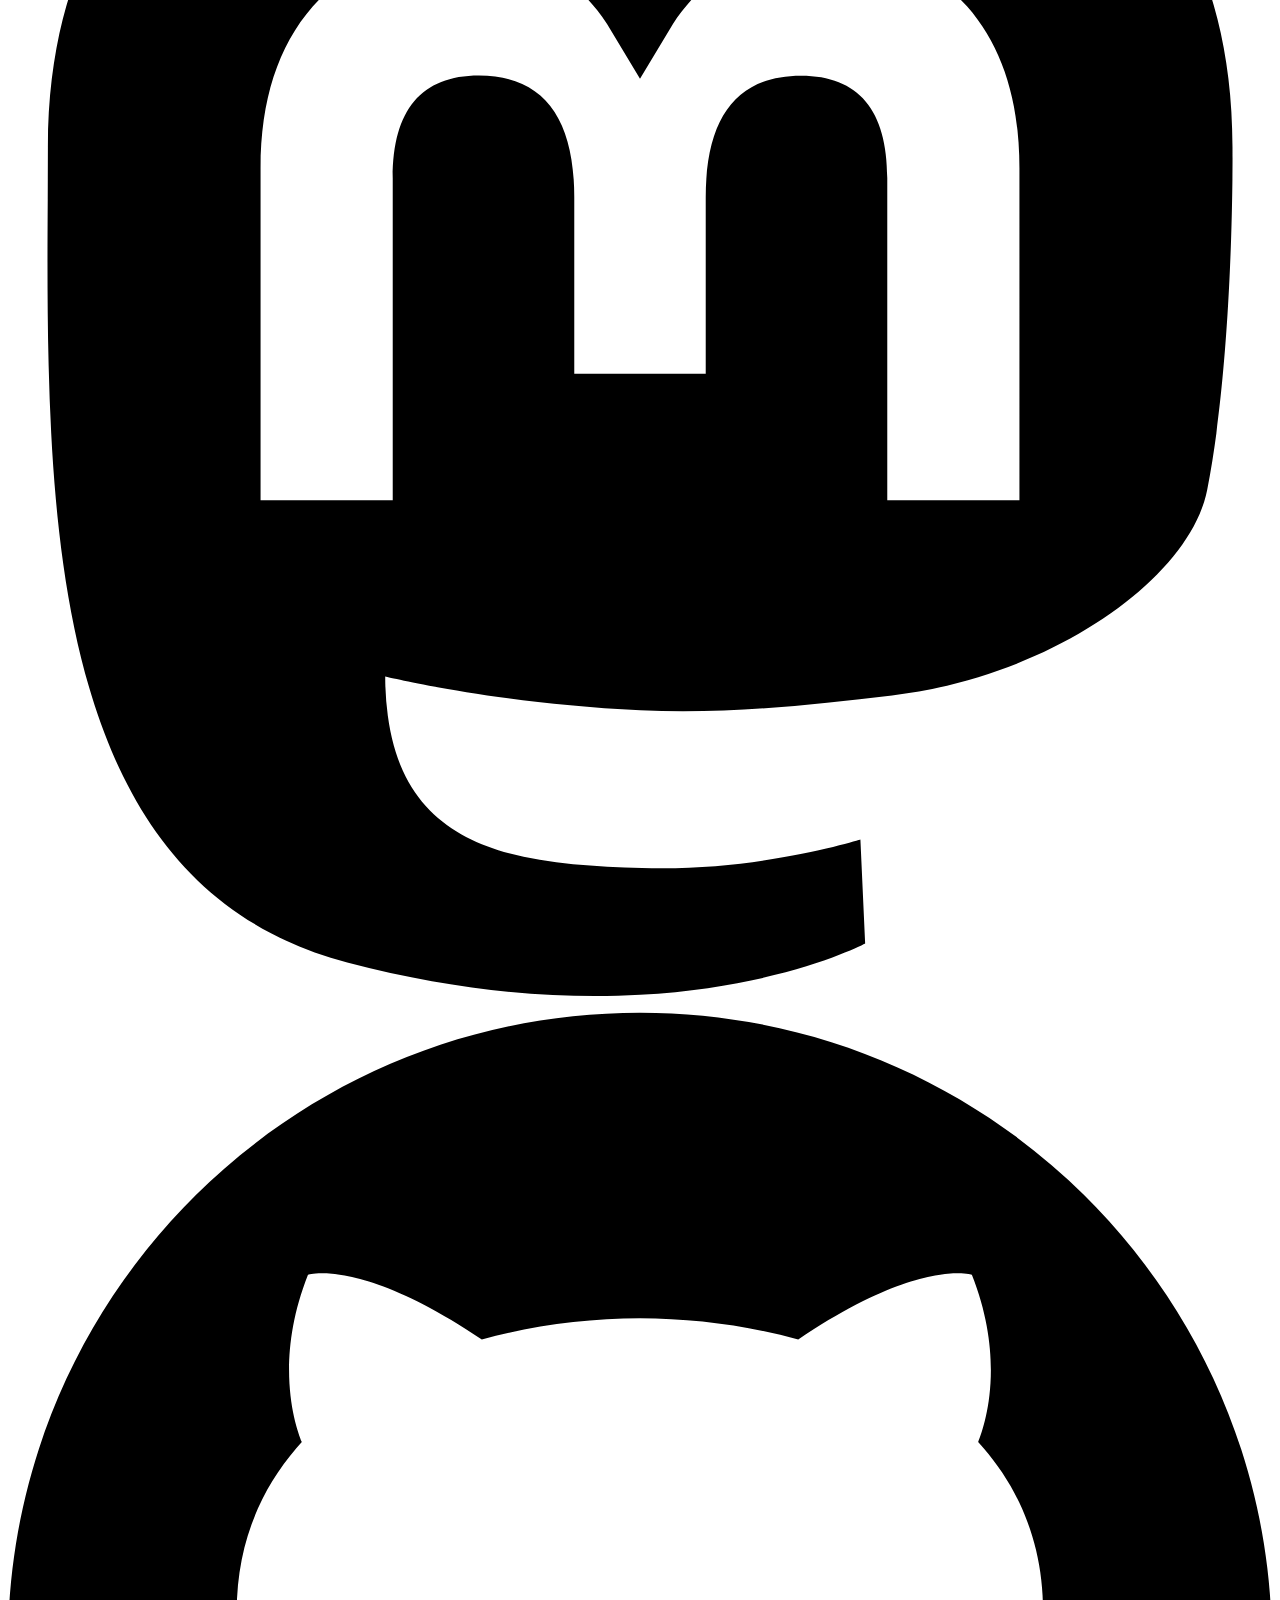
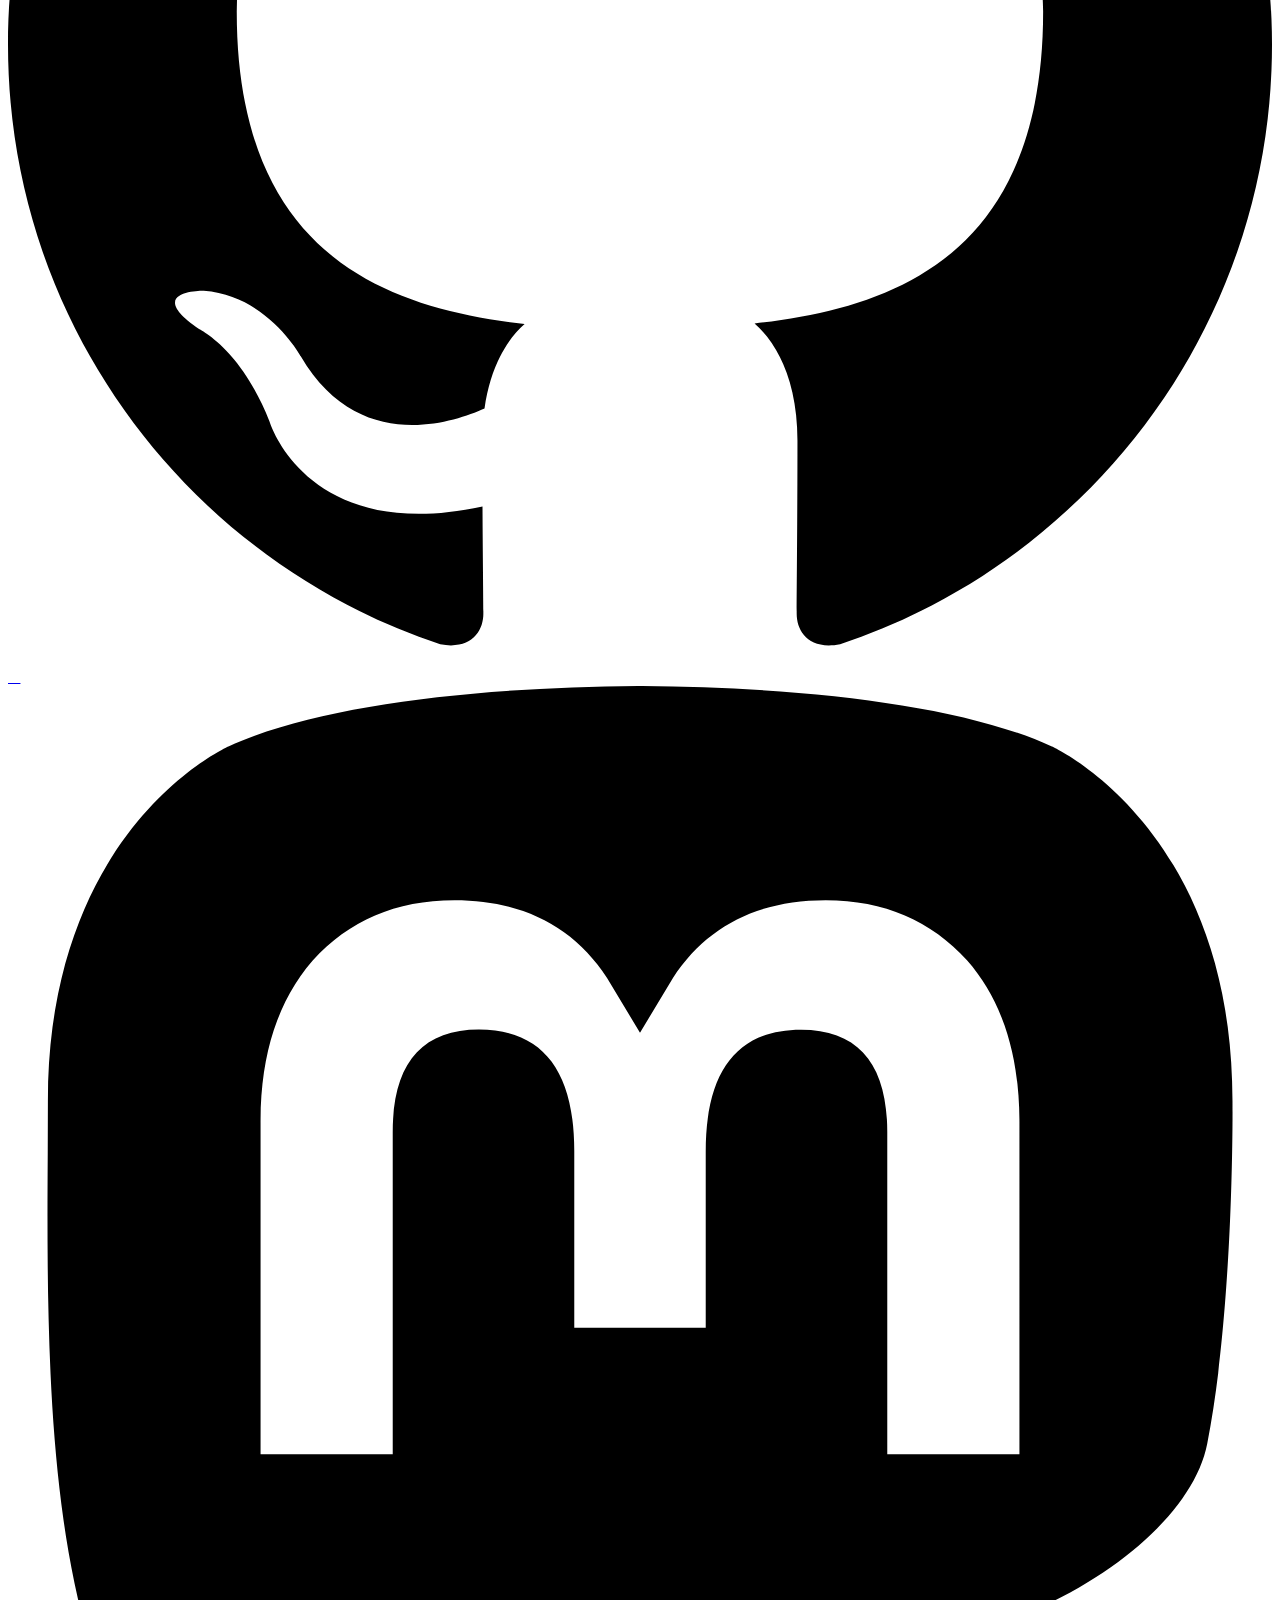
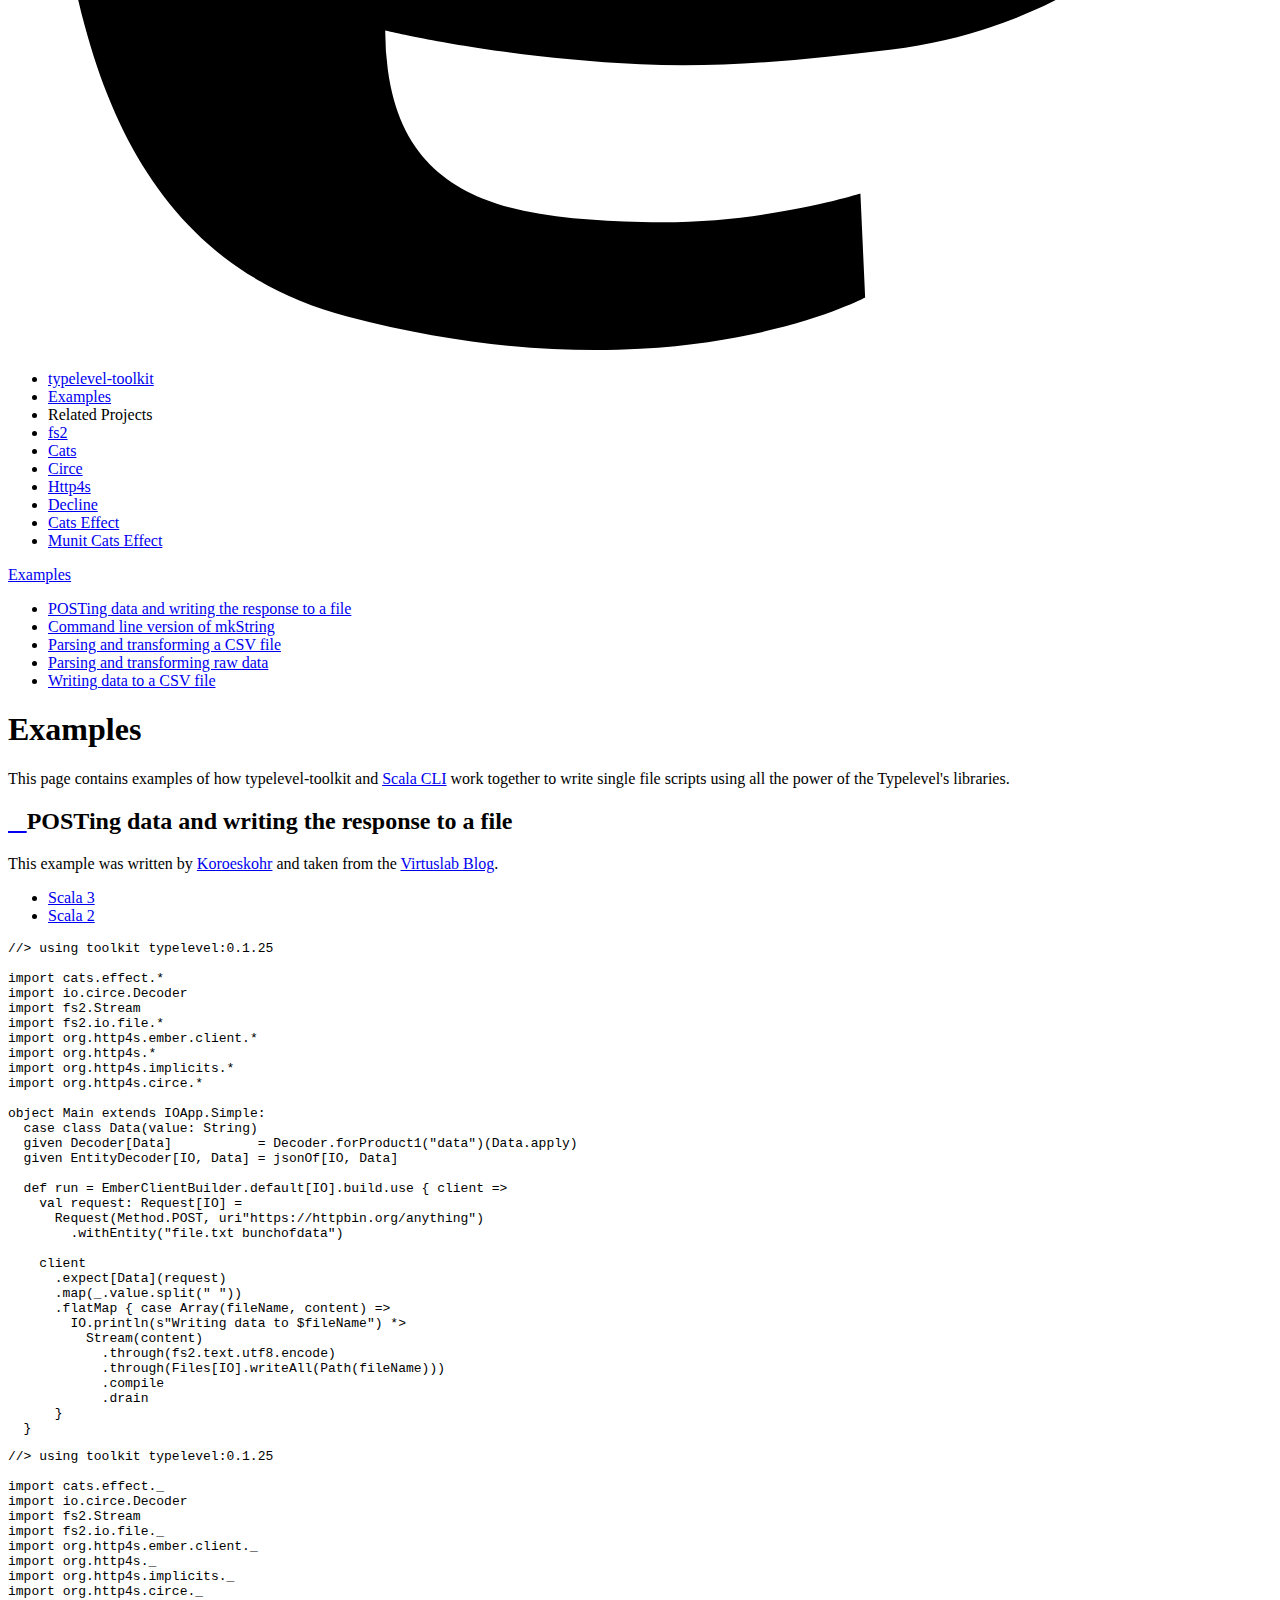
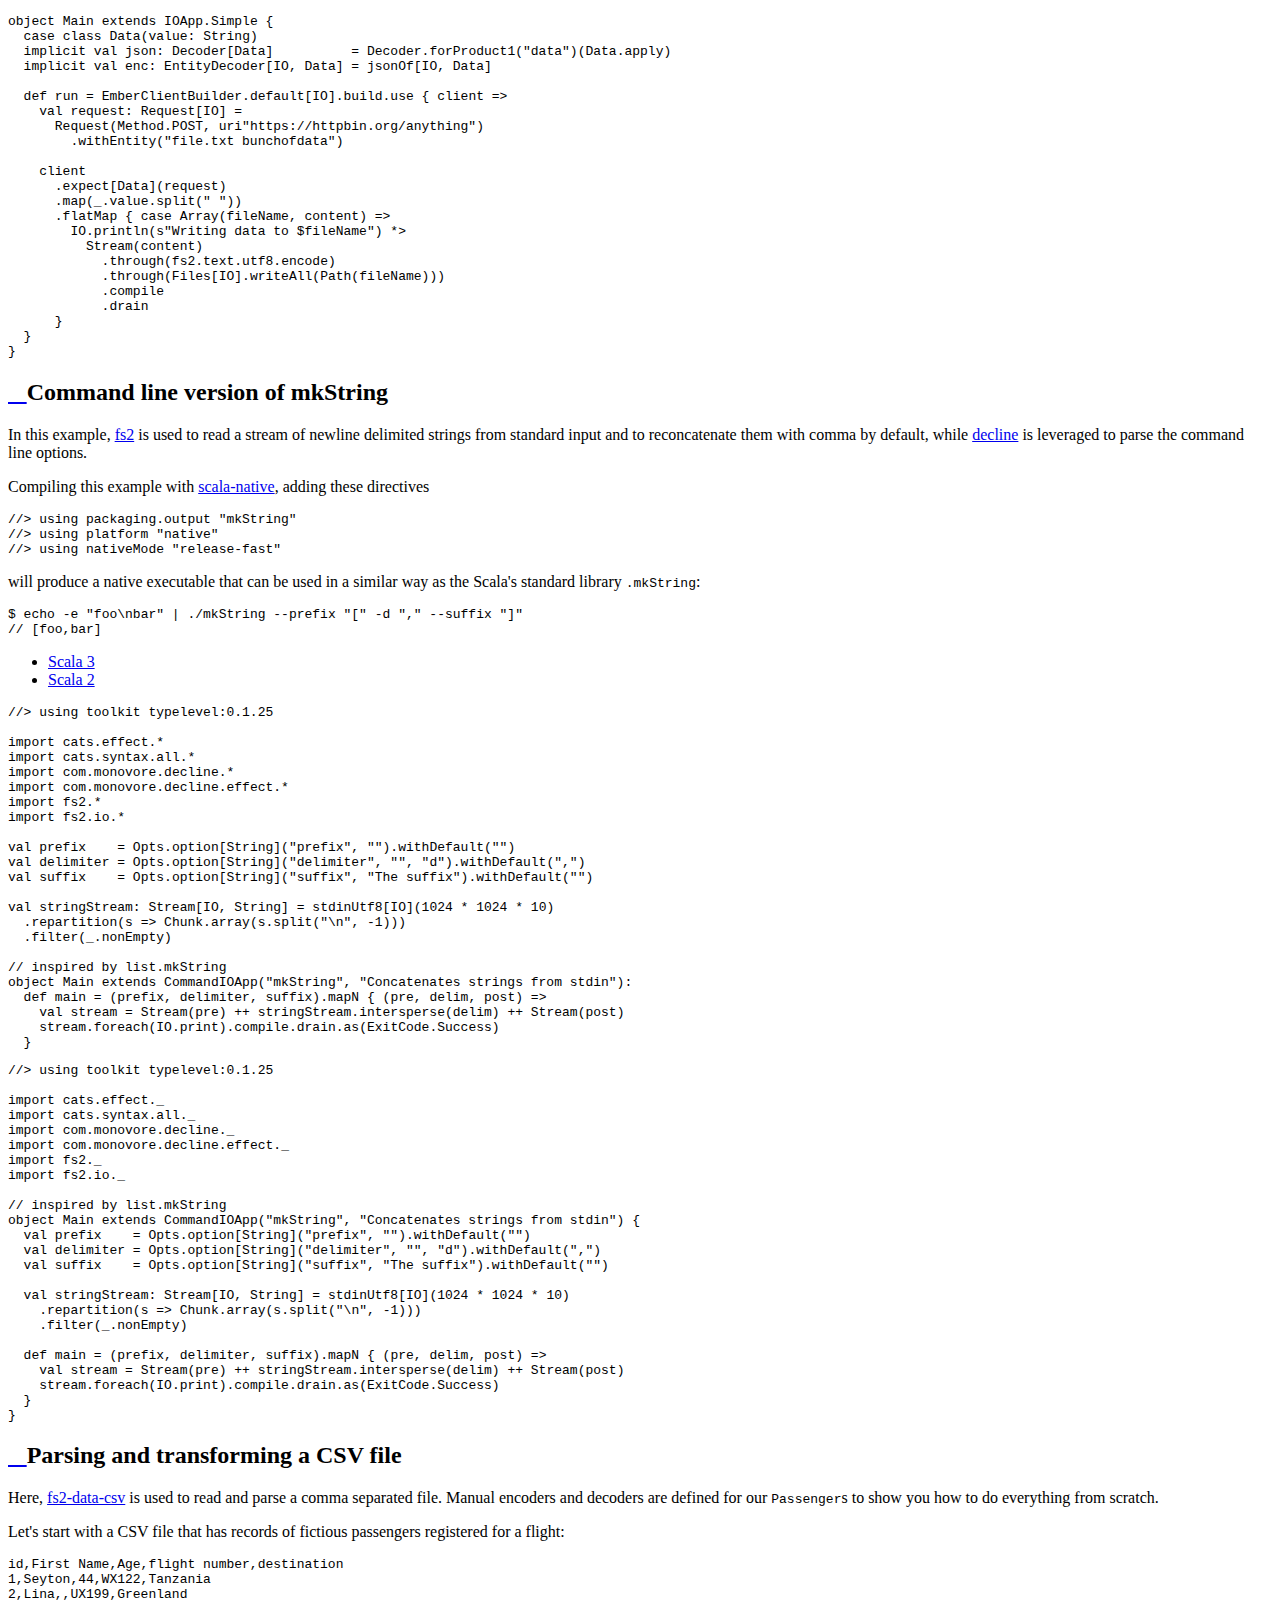
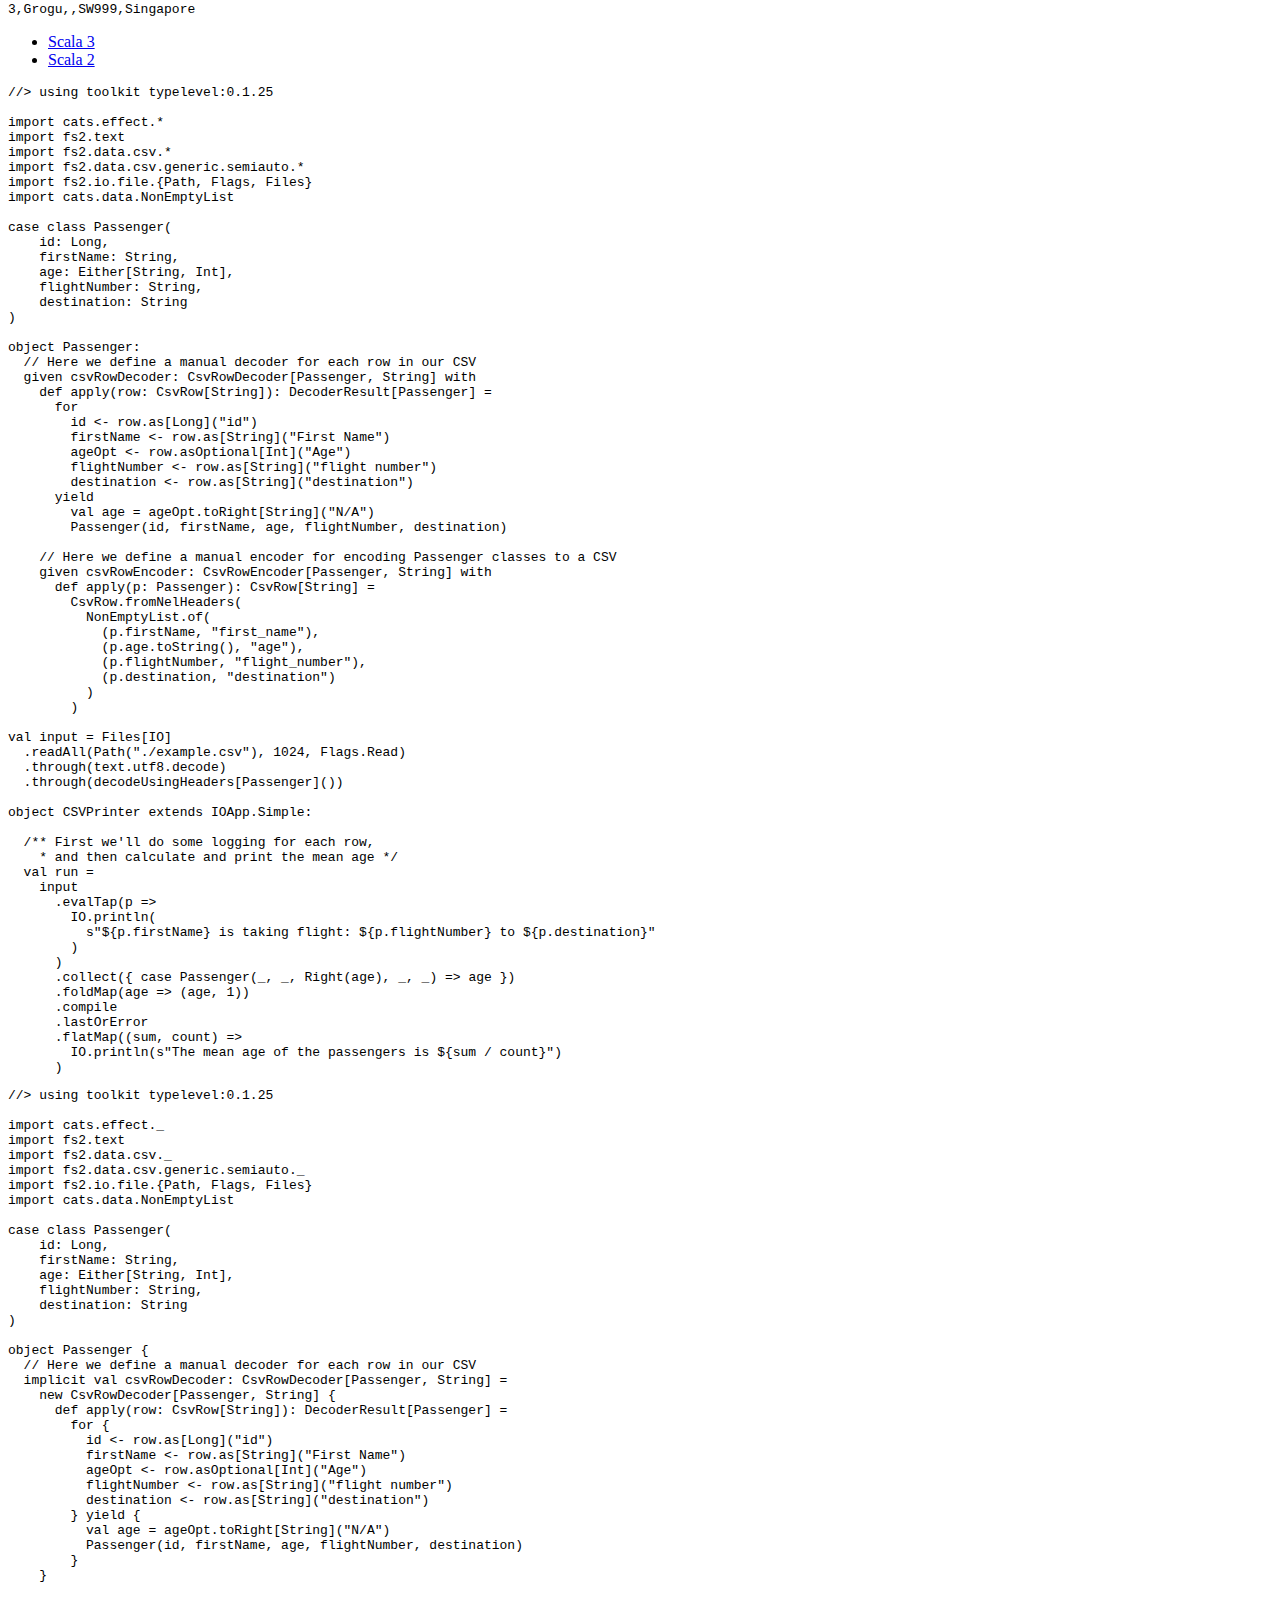
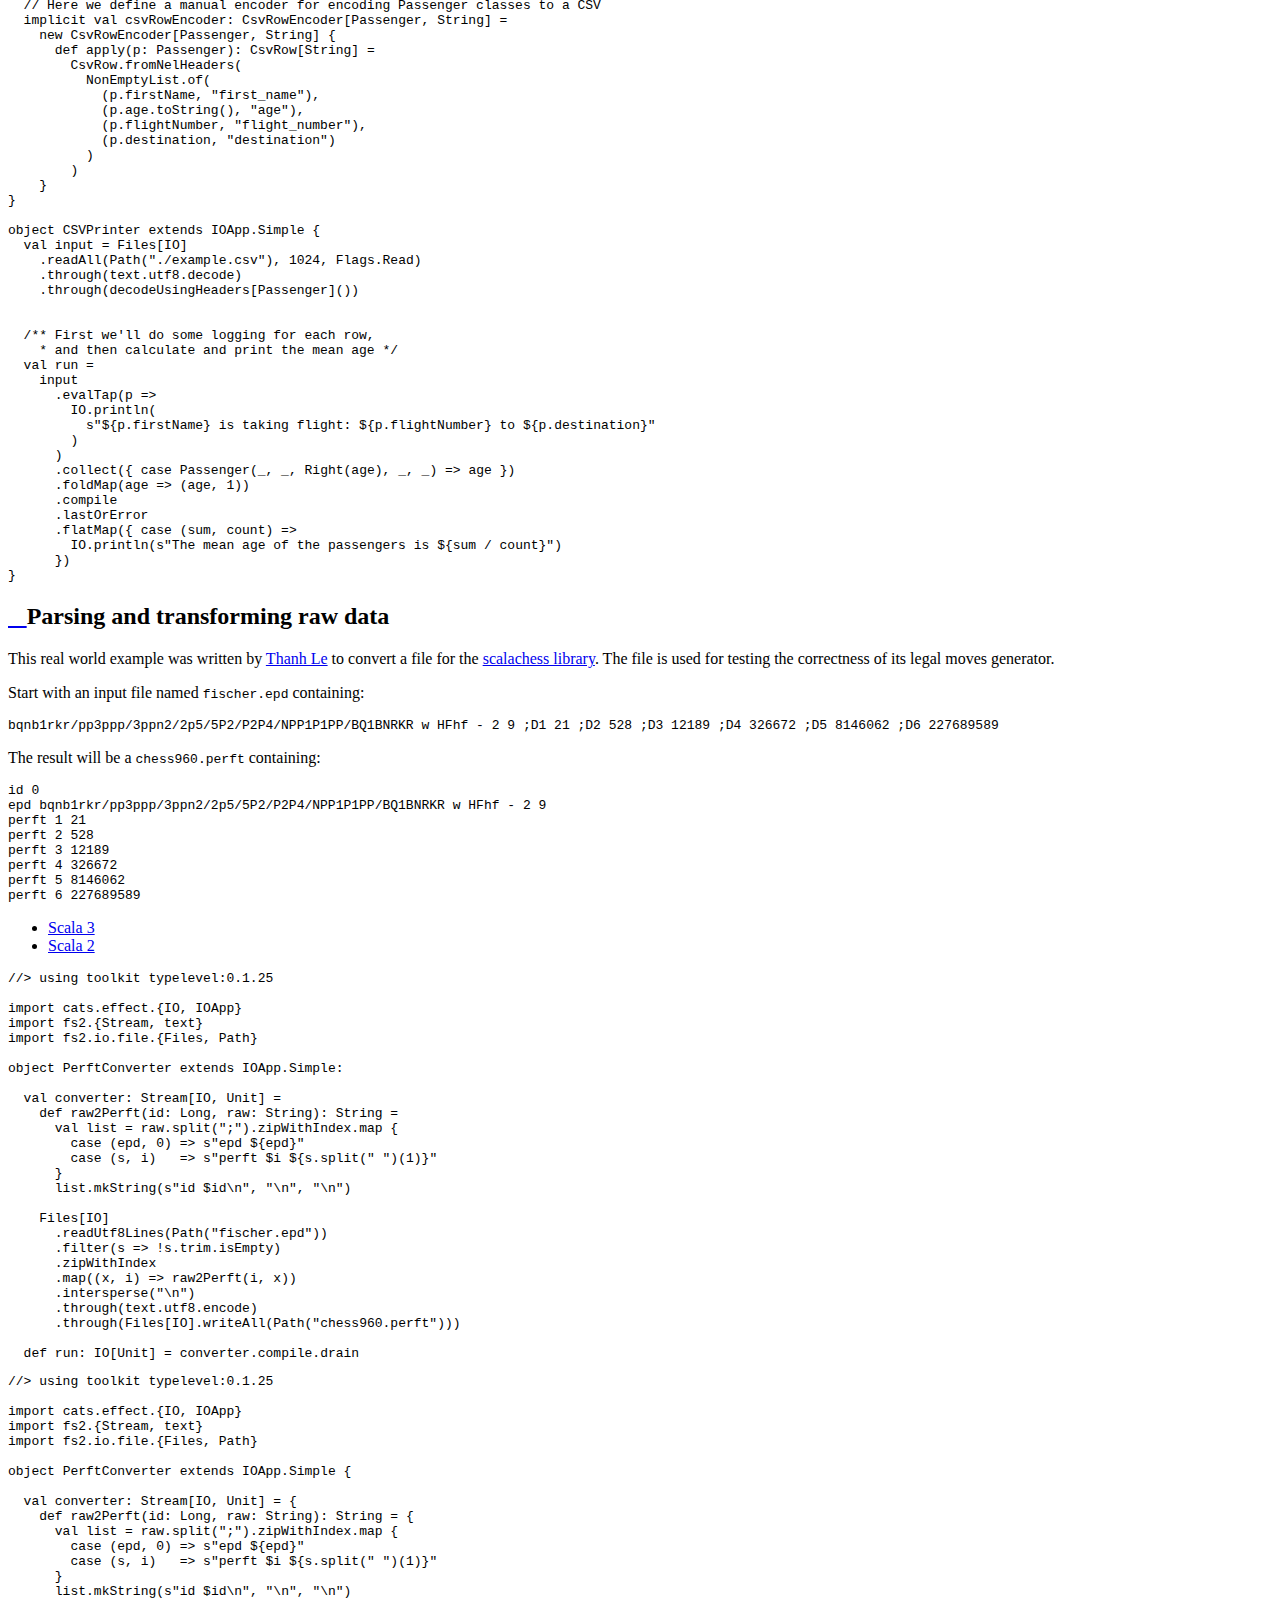
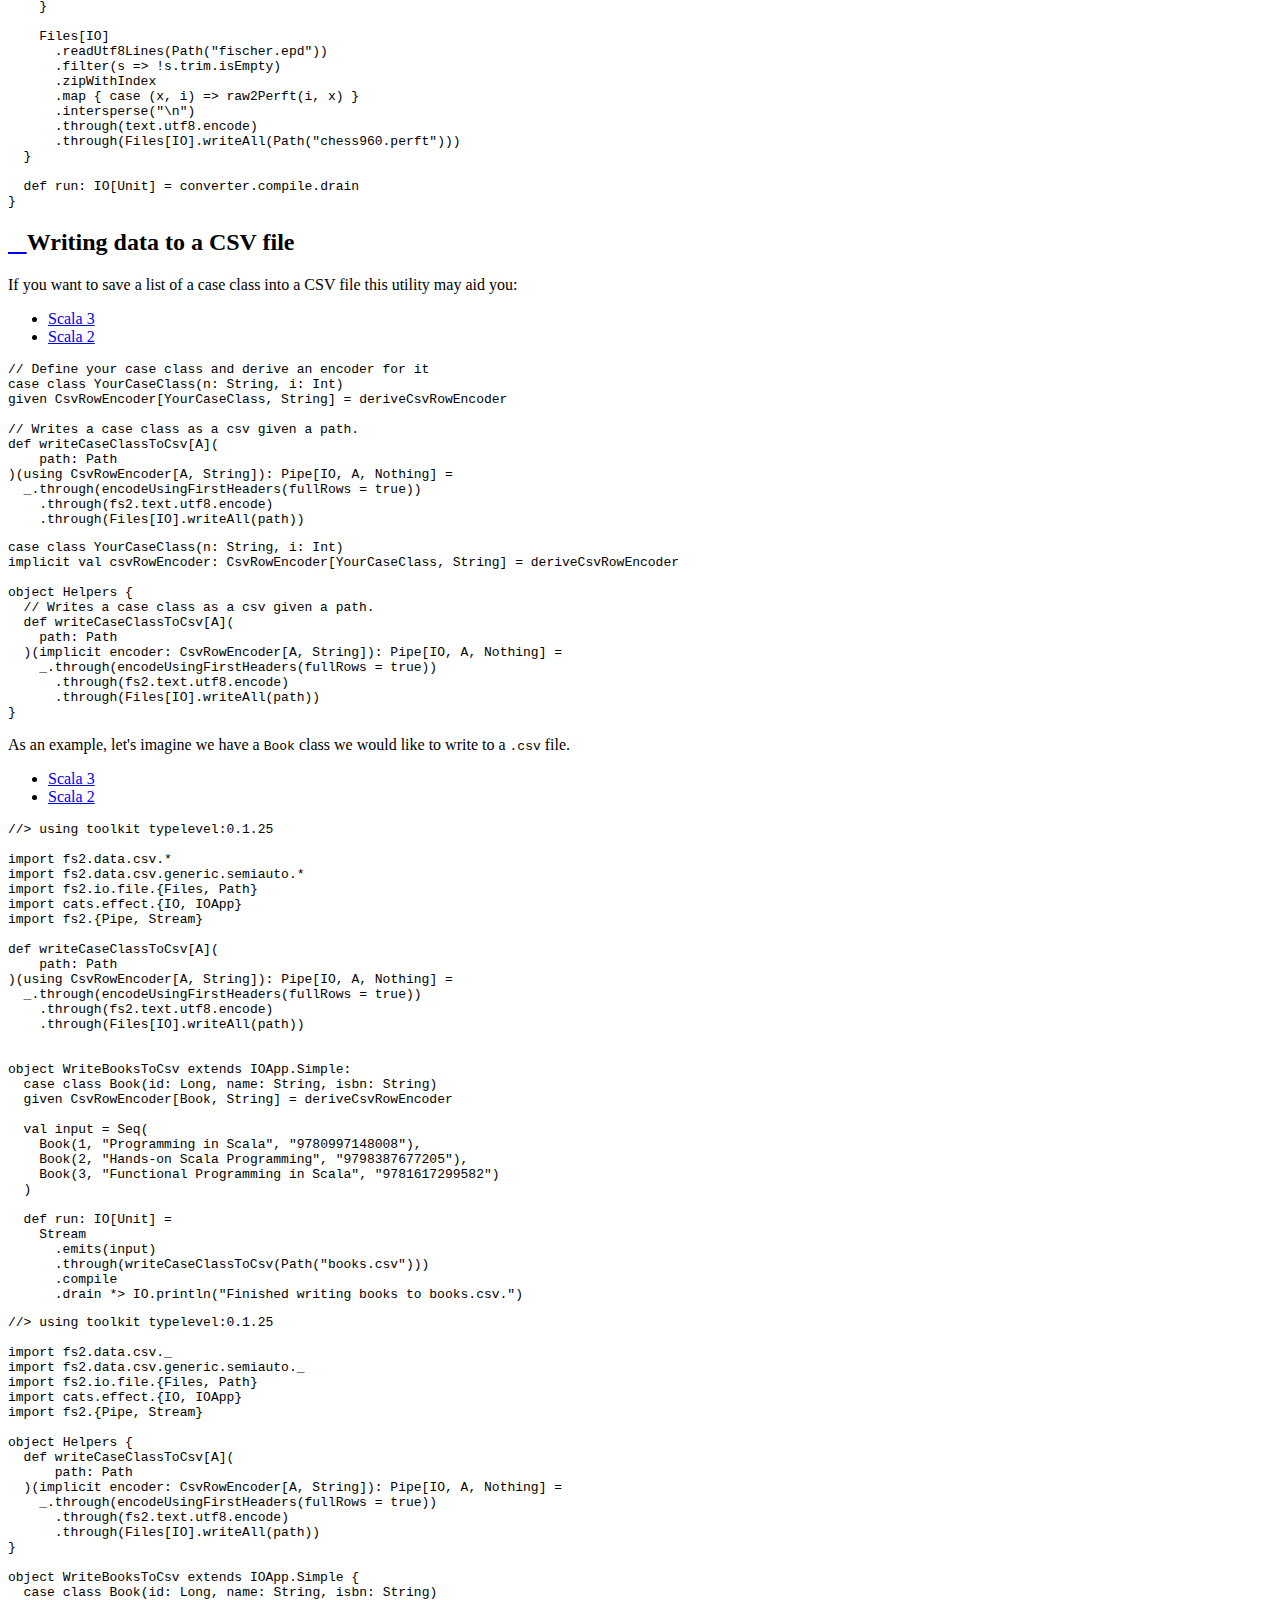
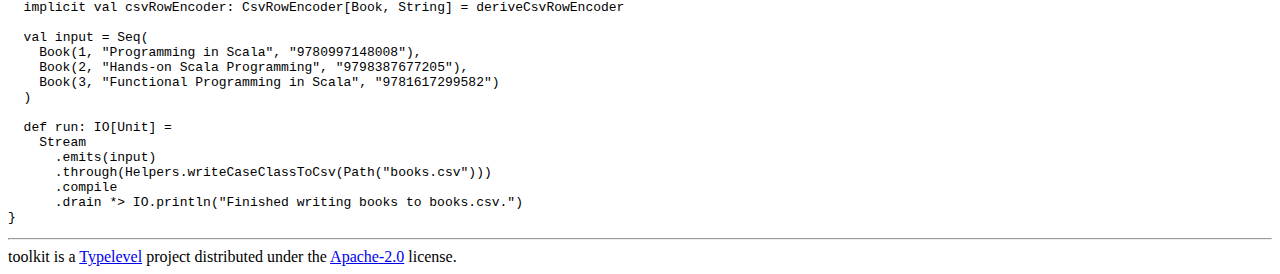
==== commit 8fcf0aef: "deploy: 734d31c3055b161a4247072ee844409983071fd3" ====
--- a/examples.html
+++ b/examples.html
@@ -130,7 +130,7 @@
             <li class="tab" data-choice-name="scala-2"><a href="#">Scala 2</a></li>
           </ul>
           <div class="tab-content active" data-choice-name="scala-3">
-            <pre><code class="nohighlight"><span class="comment">//&gt; using toolkit typelevel:0.1.24
+            <pre><code class="nohighlight"><span class="comment">//&gt; using toolkit typelevel:0.1.25
 </span><span>
 </span><span class="keyword">import</span><span> </span><span class="identifier">cats</span><span>.</span><span class="identifier">effect</span><span>.*
 </span><span class="keyword">import</span><span> </span><span class="identifier">io</span><span>.</span><span class="identifier">circe</span><span>.</span><span class="type-name">Decoder</span><span>
@@ -165,7 +165,7 @@
   }</span></code></pre>
           </div>
           <div class="tab-content" data-choice-name="scala-2">
-            <pre><code class="nohighlight"><span class="comment">//&gt; using toolkit typelevel:0.1.24
+            <pre><code class="nohighlight"><span class="comment">//&gt; using toolkit typelevel:0.1.25
 </span><span>
 </span><span class="keyword">import</span><span> </span><span class="identifier">cats</span><span>.</span><span class="identifier">effect</span><span>.</span><span class="identifier">_</span><span>
 </span><span class="keyword">import</span><span> </span><span class="identifier">io</span><span>.</span><span class="identifier">circe</span><span>.</span><span class="type-name">Decoder</span><span>
@@ -217,7 +217,7 @@
             <li class="tab" data-choice-name="scala-2"><a href="#">Scala 2</a></li>
           </ul>
           <div class="tab-content active" data-choice-name="scala-3">
-            <pre><code class="nohighlight"><span class="comment">//&gt; using toolkit typelevel:0.1.24
+            <pre><code class="nohighlight"><span class="comment">//&gt; using toolkit typelevel:0.1.25
 </span><span>
 </span><span class="keyword">import</span><span> </span><span class="identifier">cats</span><span>.</span><span class="identifier">effect</span><span>.*
 </span><span class="keyword">import</span><span> </span><span class="identifier">cats</span><span>.</span><span class="identifier">syntax</span><span>.</span><span class="identifier">all</span><span>.*
@@ -242,7 +242,7 @@
   }</span></code></pre>
           </div>
           <div class="tab-content" data-choice-name="scala-2">
-            <pre><code class="nohighlight"><span class="comment">//&gt; using toolkit typelevel:0.1.24
+            <pre><code class="nohighlight"><span class="comment">//&gt; using toolkit typelevel:0.1.25
 </span><span>
 </span><span class="keyword">import</span><span> </span><span class="identifier">cats</span><span>.</span><span class="identifier">effect</span><span>.</span><span class="identifier">_</span><span>
 </span><span class="keyword">import</span><span> </span><span class="identifier">cats</span><span>.</span><span class="identifier">syntax</span><span>.</span><span class="identifier">all</span><span>.</span><span class="identifier">_</span><span>
@@ -283,7 +283,7 @@
             <li class="tab" data-choice-name="scala-2"><a href="#">Scala 2</a></li>
           </ul>
           <div class="tab-content active" data-choice-name="scala-3">
-            <pre><code class="nohighlight"><span class="comment">//&gt; using toolkit typelevel:0.1.24
+            <pre><code class="nohighlight"><span class="comment">//&gt; using toolkit typelevel:0.1.25
 </span><span>
 </span><span class="keyword">import</span><span> </span><span class="identifier">cats</span><span>.</span><span class="identifier">effect</span><span>.*
 </span><span class="keyword">import</span><span> </span><span class="identifier">fs2</span><span>.</span><span class="identifier">text</span><span>
@@ -351,7 +351,7 @@
       )</span></code></pre>
           </div>
           <div class="tab-content" data-choice-name="scala-2">
-            <pre><code class="nohighlight"><span class="comment">//&gt; using toolkit typelevel:0.1.24
+            <pre><code class="nohighlight"><span class="comment">//&gt; using toolkit typelevel:0.1.25
 </span><span>
 </span><span class="keyword">import</span><span> </span><span class="identifier">cats</span><span>.</span><span class="identifier">effect</span><span>.</span><span class="identifier">_</span><span>
 </span><span class="keyword">import</span><span> </span><span class="identifier">fs2</span><span>.</span><span class="identifier">text</span><span>
@@ -446,7 +446,7 @@
             <li class="tab" data-choice-name="scala-2"><a href="#">Scala 2</a></li>
           </ul>
           <div class="tab-content active" data-choice-name="scala-3">
-            <pre><code class="nohighlight"><span class="comment">//&gt; using toolkit typelevel:0.1.24
+            <pre><code class="nohighlight"><span class="comment">//&gt; using toolkit typelevel:0.1.25
 </span><span>
 </span><span class="keyword">import</span><span> </span><span class="identifier">cats</span><span>.</span><span class="identifier">effect</span><span>.{</span><span class="type-name">IO</span><span>, </span><span class="type-name">IOApp</span><span>}
 </span><span class="keyword">import</span><span> </span><span class="identifier">fs2</span><span>.{</span><span class="type-name">Stream</span><span>, </span><span class="identifier">text</span><span>}
@@ -474,7 +474,7 @@
   </span><span class="keyword">def</span><span> </span><span class="declaration-name">run</span><span>: </span><span class="type-name">IO</span><span>[</span><span class="type-name">Unit</span><span>] = </span><span class="identifier">converter</span><span>.</span><span class="identifier">compile</span><span>.</span><span class="identifier">drain</span></code></pre>
           </div>
           <div class="tab-content" data-choice-name="scala-2">
-            <pre><code class="nohighlight"><span class="comment">//&gt; using toolkit typelevel:0.1.24
+            <pre><code class="nohighlight"><span class="comment">//&gt; using toolkit typelevel:0.1.25
 </span><span>
 </span><span class="keyword">import</span><span> </span><span class="identifier">cats</span><span>.</span><span class="identifier">effect</span><span>.{</span><span class="type-name">IO</span><span>, </span><span class="type-name">IOApp</span><span>}
 </span><span class="keyword">import</span><span> </span><span class="identifier">fs2</span><span>.{</span><span class="type-name">Stream</span><span>, </span><span class="identifier">text</span><span>}
@@ -548,7 +548,7 @@
             <li class="tab" data-choice-name="scala-2"><a href="#">Scala 2</a></li>
           </ul>
           <div class="tab-content active" data-choice-name="scala-3">
-            <pre><code class="nohighlight"><span class="comment">//&gt; using toolkit typelevel:0.1.24
+            <pre><code class="nohighlight"><span class="comment">//&gt; using toolkit typelevel:0.1.25
 </span><span>
 </span><span class="keyword">import</span><span> </span><span class="identifier">fs2</span><span>.</span><span class="identifier">data</span><span>.</span><span class="identifier">csv</span><span>.*
 </span><span class="keyword">import</span><span> </span><span class="identifier">fs2</span><span>.</span><span class="identifier">data</span><span>.</span><span class="identifier">csv</span><span>.</span><span class="identifier">generic</span><span>.</span><span class="identifier">semiauto</span><span>.*
@@ -582,7 +582,7 @@
       .</span><span class="identifier">drain</span><span> *&gt; </span><span class="type-name">IO</span><span>.</span><span class="identifier">println</span><span>(</span><span class="string-literal">&quot;Finished writing books to books.csv.&quot;</span><span>)</span></code></pre>
           </div>
           <div class="tab-content" data-choice-name="scala-2">
-            <pre><code class="nohighlight"><span class="comment">//&gt; using toolkit typelevel:0.1.24
+            <pre><code class="nohighlight"><span class="comment">//&gt; using toolkit typelevel:0.1.25
 </span><span>
 </span><span class="keyword">import</span><span> </span><span class="identifier">fs2</span><span>.</span><span class="identifier">data</span><span>.</span><span class="identifier">csv</span><span>.</span><span class="identifier">_</span><span>
 </span><span class="keyword">import</span><span> </span><span class="identifier">fs2</span><span>.</span><span class="identifier">data</span><span>.</span><span class="identifier">csv</span><span>.</span><span class="identifier">generic</span><span>.</span><span class="identifier">semiauto</span><span>.</span><span class="identifier">_</span><span>
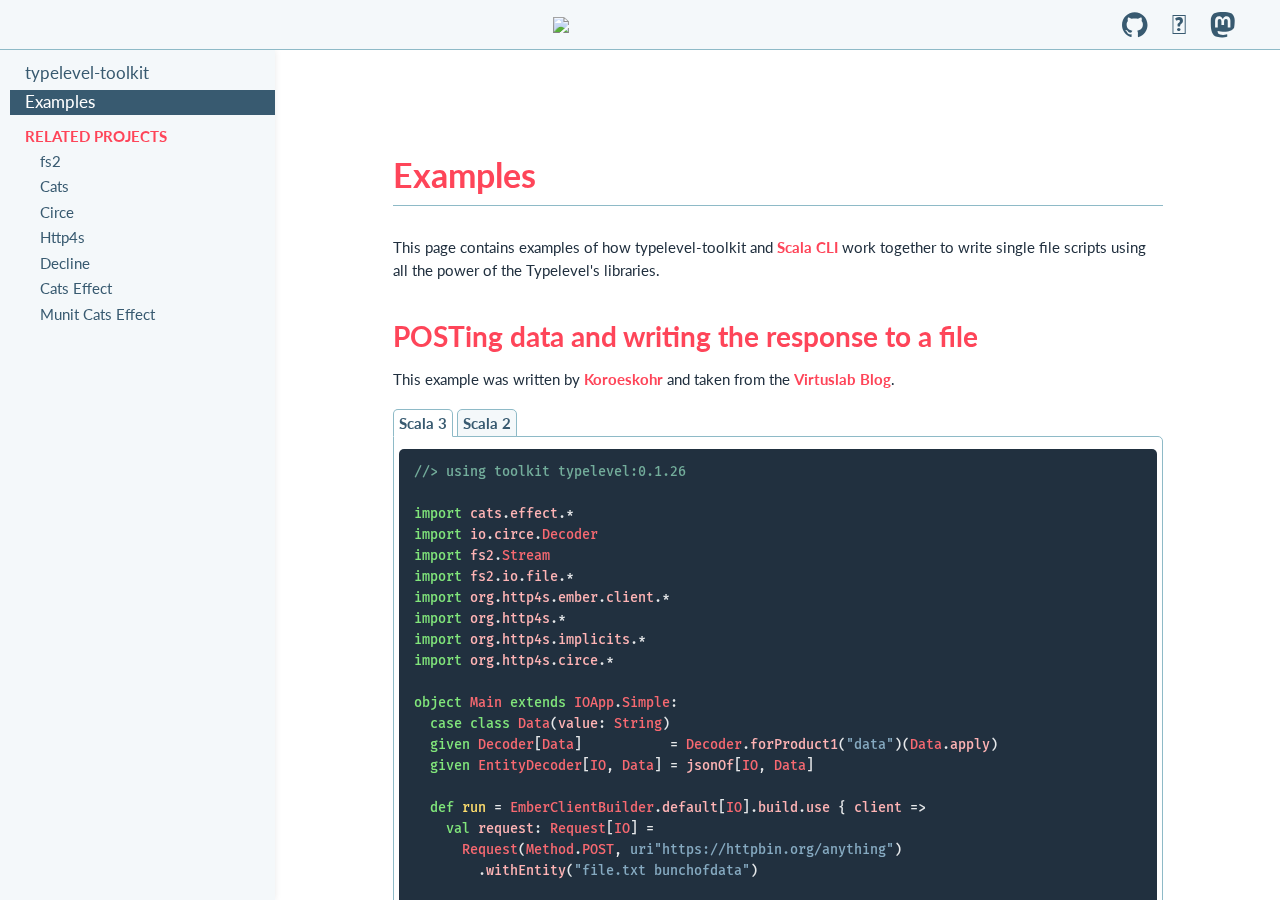
==== commit 3327c80d: "deploy: 8ee783daf7f02b70ee56b257aedfc81ec2ac1e08" ====
--- a/examples.html
+++ b/examples.html
@@ -130,7 +130,7 @@
             <li class="tab" data-choice-name="scala-2"><a href="#">Scala 2</a></li>
           </ul>
           <div class="tab-content active" data-choice-name="scala-3">
-            <pre><code class="nohighlight"><span class="comment">//&gt; using toolkit typelevel:0.1.25
+            <pre><code class="nohighlight"><span class="comment">//&gt; using toolkit typelevel:0.1.26
 </span><span>
 </span><span class="keyword">import</span><span> </span><span class="identifier">cats</span><span>.</span><span class="identifier">effect</span><span>.*
 </span><span class="keyword">import</span><span> </span><span class="identifier">io</span><span>.</span><span class="identifier">circe</span><span>.</span><span class="type-name">Decoder</span><span>
@@ -165,7 +165,7 @@
   }</span></code></pre>
           </div>
           <div class="tab-content" data-choice-name="scala-2">
-            <pre><code class="nohighlight"><span class="comment">//&gt; using toolkit typelevel:0.1.25
+            <pre><code class="nohighlight"><span class="comment">//&gt; using toolkit typelevel:0.1.26
 </span><span>
 </span><span class="keyword">import</span><span> </span><span class="identifier">cats</span><span>.</span><span class="identifier">effect</span><span>.</span><span class="identifier">_</span><span>
 </span><span class="keyword">import</span><span> </span><span class="identifier">io</span><span>.</span><span class="identifier">circe</span><span>.</span><span class="type-name">Decoder</span><span>
@@ -217,7 +217,7 @@
             <li class="tab" data-choice-name="scala-2"><a href="#">Scala 2</a></li>
           </ul>
           <div class="tab-content active" data-choice-name="scala-3">
-            <pre><code class="nohighlight"><span class="comment">//&gt; using toolkit typelevel:0.1.25
+            <pre><code class="nohighlight"><span class="comment">//&gt; using toolkit typelevel:0.1.26
 </span><span>
 </span><span class="keyword">import</span><span> </span><span class="identifier">cats</span><span>.</span><span class="identifier">effect</span><span>.*
 </span><span class="keyword">import</span><span> </span><span class="identifier">cats</span><span>.</span><span class="identifier">syntax</span><span>.</span><span class="identifier">all</span><span>.*
@@ -242,7 +242,7 @@
   }</span></code></pre>
           </div>
           <div class="tab-content" data-choice-name="scala-2">
-            <pre><code class="nohighlight"><span class="comment">//&gt; using toolkit typelevel:0.1.25
+            <pre><code class="nohighlight"><span class="comment">//&gt; using toolkit typelevel:0.1.26
 </span><span>
 </span><span class="keyword">import</span><span> </span><span class="identifier">cats</span><span>.</span><span class="identifier">effect</span><span>.</span><span class="identifier">_</span><span>
 </span><span class="keyword">import</span><span> </span><span class="identifier">cats</span><span>.</span><span class="identifier">syntax</span><span>.</span><span class="identifier">all</span><span>.</span><span class="identifier">_</span><span>
@@ -283,7 +283,7 @@
             <li class="tab" data-choice-name="scala-2"><a href="#">Scala 2</a></li>
           </ul>
           <div class="tab-content active" data-choice-name="scala-3">
-            <pre><code class="nohighlight"><span class="comment">//&gt; using toolkit typelevel:0.1.25
+            <pre><code class="nohighlight"><span class="comment">//&gt; using toolkit typelevel:0.1.26
 </span><span>
 </span><span class="keyword">import</span><span> </span><span class="identifier">cats</span><span>.</span><span class="identifier">effect</span><span>.*
 </span><span class="keyword">import</span><span> </span><span class="identifier">fs2</span><span>.</span><span class="identifier">text</span><span>
@@ -351,7 +351,7 @@
       )</span></code></pre>
           </div>
           <div class="tab-content" data-choice-name="scala-2">
-            <pre><code class="nohighlight"><span class="comment">//&gt; using toolkit typelevel:0.1.25
+            <pre><code class="nohighlight"><span class="comment">//&gt; using toolkit typelevel:0.1.26
 </span><span>
 </span><span class="keyword">import</span><span> </span><span class="identifier">cats</span><span>.</span><span class="identifier">effect</span><span>.</span><span class="identifier">_</span><span>
 </span><span class="keyword">import</span><span> </span><span class="identifier">fs2</span><span>.</span><span class="identifier">text</span><span>
@@ -446,7 +446,7 @@
             <li class="tab" data-choice-name="scala-2"><a href="#">Scala 2</a></li>
           </ul>
           <div class="tab-content active" data-choice-name="scala-3">
-            <pre><code class="nohighlight"><span class="comment">//&gt; using toolkit typelevel:0.1.25
+            <pre><code class="nohighlight"><span class="comment">//&gt; using toolkit typelevel:0.1.26
 </span><span>
 </span><span class="keyword">import</span><span> </span><span class="identifier">cats</span><span>.</span><span class="identifier">effect</span><span>.{</span><span class="type-name">IO</span><span>, </span><span class="type-name">IOApp</span><span>}
 </span><span class="keyword">import</span><span> </span><span class="identifier">fs2</span><span>.{</span><span class="type-name">Stream</span><span>, </span><span class="identifier">text</span><span>}
@@ -474,7 +474,7 @@
   </span><span class="keyword">def</span><span> </span><span class="declaration-name">run</span><span>: </span><span class="type-name">IO</span><span>[</span><span class="type-name">Unit</span><span>] = </span><span class="identifier">converter</span><span>.</span><span class="identifier">compile</span><span>.</span><span class="identifier">drain</span></code></pre>
           </div>
           <div class="tab-content" data-choice-name="scala-2">
-            <pre><code class="nohighlight"><span class="comment">//&gt; using toolkit typelevel:0.1.25
+            <pre><code class="nohighlight"><span class="comment">//&gt; using toolkit typelevel:0.1.26
 </span><span>
 </span><span class="keyword">import</span><span> </span><span class="identifier">cats</span><span>.</span><span class="identifier">effect</span><span>.{</span><span class="type-name">IO</span><span>, </span><span class="type-name">IOApp</span><span>}
 </span><span class="keyword">import</span><span> </span><span class="identifier">fs2</span><span>.{</span><span class="type-name">Stream</span><span>, </span><span class="identifier">text</span><span>}
@@ -548,7 +548,7 @@
             <li class="tab" data-choice-name="scala-2"><a href="#">Scala 2</a></li>
           </ul>
           <div class="tab-content active" data-choice-name="scala-3">
-            <pre><code class="nohighlight"><span class="comment">//&gt; using toolkit typelevel:0.1.25
+            <pre><code class="nohighlight"><span class="comment">//&gt; using toolkit typelevel:0.1.26
 </span><span>
 </span><span class="keyword">import</span><span> </span><span class="identifier">fs2</span><span>.</span><span class="identifier">data</span><span>.</span><span class="identifier">csv</span><span>.*
 </span><span class="keyword">import</span><span> </span><span class="identifier">fs2</span><span>.</span><span class="identifier">data</span><span>.</span><span class="identifier">csv</span><span>.</span><span class="identifier">generic</span><span>.</span><span class="identifier">semiauto</span><span>.*
@@ -582,7 +582,7 @@
       .</span><span class="identifier">drain</span><span> *&gt; </span><span class="type-name">IO</span><span>.</span><span class="identifier">println</span><span>(</span><span class="string-literal">&quot;Finished writing books to books.csv.&quot;</span><span>)</span></code></pre>
           </div>
           <div class="tab-content" data-choice-name="scala-2">
-            <pre><code class="nohighlight"><span class="comment">//&gt; using toolkit typelevel:0.1.25
+            <pre><code class="nohighlight"><span class="comment">//&gt; using toolkit typelevel:0.1.26
 </span><span>
 </span><span class="keyword">import</span><span> </span><span class="identifier">fs2</span><span>.</span><span class="identifier">data</span><span>.</span><span class="identifier">csv</span><span>.</span><span class="identifier">_</span><span>
 </span><span class="keyword">import</span><span> </span><span class="identifier">fs2</span><span>.</span><span class="identifier">data</span><span>.</span><span class="identifier">csv</span><span>.</span><span class="identifier">generic</span><span>.</span><span class="identifier">semiauto</span><span>.</span><span class="identifier">_</span><span>
--- a/helium/site/laika-helium.css
+++ b/helium/site/laika-helium.css
@@ -0,0 +1,932 @@
+:root {
+  --primary-color: #385a70;
+  --primary-light: #f4f8fa;
+  --primary-medium: #8ebac7;
+  --secondary-color: #fe4559;
+  --text-color: #21303f;
+  --bg-color: #ffffff;
+  --gradient-top: #b0cfd8;
+  --gradient-bottom: #f4f8fa;
+  --component-color: var(--primary-color);
+  --component-area-bg: var(--primary-light);
+  --component-hover: var(--secondary-color);
+  --component-border: var(--primary-medium);
+  --subtle-highlight: rgba(0, 0, 0, 0.05);
+  --messages-info: #385a70;
+  --messages-info-light: #ddeaed;
+  --messages-warning: #385a70;
+  --messages-warning-light: #f9f5d9;
+  --messages-error: #385a70;
+  --messages-error-light: #ffe7e7;
+  --syntax-base1: #21303f;
+  --syntax-base2: #73ad9b;
+  --syntax-base3: #b2adb4;
+  --syntax-base4: #ffb4b5;
+  --syntax-base5: #e6e8ea;
+  --syntax-wheel1: #8fa1c9;
+  --syntax-wheel2: #81e67b;
+  --syntax-wheel3: #ffde6d;
+  --syntax-wheel4: #86aac1;
+  --syntax-wheel5: #f86971;
+  --body-font: "Lato", sans-serif;
+  --header-font: "Lato", sans-serif;
+  --code-font: "Fira Mono", monospace;
+  --body-font-size: 15px;
+  --code-font-size: 0.9em;
+  --small-font-size: 12px;
+  --title-font-size: 34px;
+  --header2-font-size: 28px;
+  --header3-font-size: 20px;
+  --header4-font-size: 15px;
+  --block-spacing: 10px;
+  --line-height: 1.5;
+  --content-width: 860px;
+  --nav-width: 275px;
+  --top-bar-height: 50px;
+}
+
+.light-inverted {
+  --component-color: var(--primary-medium);
+  --component-area-bg: var(--primary-color);
+  --component-hover: var(--bg-color);
+  --component-border: var(--primary-light);
+  --subtle-highlight: rgba(255, 255, 255, 0.15);
+}
+
+*, :after, :before {
+  box-sizing: border-box;
+}
+
+body {
+  font-family: var(--body-font);
+  color: var(--text-color);
+  background-color: var(--bg-color);
+  font-size: var(--body-font-size);
+  line-height: var(--line-height);
+  position: relative;
+  padding-bottom: 40px;
+  margin-top: 0;
+}
+
+#container {
+  position: fixed;
+  top: var(--top-bar-height);
+  left: 0;
+  height: calc(100% - var(--top-bar-height));
+  width: 100%;
+  overflow-y: auto;
+}
+
+main.content {
+  display: block;
+  width: 100%;
+  margin-right: auto;
+  margin-left: auto;
+  min-height: 100vh;
+  padding: 15px 15px 45px;
+  margin-bottom: 70px;
+}
+
+@media (min-width: 576px) {
+  main.content {
+    padding: 15px 30px;
+  }
+}
+
+@media (min-width: 1020px) {
+  #container {
+    left: var(--nav-width) !important;
+    width: calc(100% - var(--nav-width));
+    transition: left .25s ease-out;
+  }
+  main.content {
+    max-width: var(--content-width);
+    padding: 15px 45px;
+  }
+}
+
+@media (min-width: 1450px) {
+  main.content {
+    max-width: 1125px;
+  }
+  #page-nav + main.content {
+    padding: 15px 310px 15px 45px;
+  }
+}
+
+
+
+p, main > div {
+  margin: 0 0 var(--block-spacing);
+}
+
+/* lists =========================================== */
+
+section > ul li {
+  margin-bottom: 25px;
+  line-height: var(--line-height);
+}
+
+ul, ol {
+  padding: 0;
+  margin: 0 0 var(--block-spacing) 25px;
+}
+
+ul li {
+  margin-bottom: calc(var(--block-spacing) / 2);
+  line-height: var(--line-height);
+}
+
+li ul {
+  margin-bottom: var(--block-spacing);
+  margin-top: 0;
+}
+
+/* headers =========================================== */
+
+section {
+  padding-top: 30px;
+}
+
+h1, h2, h3, h4, h5, h6 {
+  font-family: var(--header-font);
+  color: var(--secondary-color);
+  margin: var(--block-spacing) 0;
+  line-height: 20px; /* TODO */
+}
+
+h1, h2, h3 {
+  line-height: 40px; /* TODO */
+}
+
+h1 {
+  font-size: var(--title-font-size);
+  margin-top: calc(var(--block-spacing) * 3.5);
+  margin-bottom: calc(var(--block-spacing) * 1.2);
+}
+h1.title {
+  padding-top: calc(40px + var(--top-bar-height));
+  padding-bottom: 10px;
+  margin-top: 0;
+  margin-bottom: calc(var(--block-spacing) * 3);
+  border-bottom: 1px solid var(--component-border);
+}
+h2 {
+  font-size: var(--header2-font-size);
+  margin-top: calc(var(--block-spacing) * 3.5);
+  margin-bottom: calc(var(--block-spacing) * 1.2);
+}
+h3 {
+  font-size: var(--header3-font-size);
+  margin-top: calc(var(--block-spacing) * 1.6);
+  margin-bottom: calc(var(--block-spacing) / 2);
+}
+h4, h5, h6 {
+  font-size: var(--header4-font-size);
+  margin-top: calc(var(--block-spacing) * 1.6);
+  margin-bottom: calc(var(--block-spacing) / 2);
+}
+
+/* links =========================================== */
+
+a {
+  color: var(--secondary-color);
+  font-weight: bold;
+  text-decoration: none;
+}
+a:hover {
+  color: var(--secondary-color);
+  text-decoration: underline;
+}
+
+/* images =========================================== */
+
+.default-image-block {
+  text-align: center;
+}
+
+.default-image-block img {
+  width: 90%;
+  height: auto;
+}
+
+img.default-image-span {
+  height: 1em;
+  width: auto;
+}
+
+/* anchor =========================================== */
+
+a.anchor-link {
+  visibility: hidden;
+  position: absolute;
+  display: inline-block;
+  width: 1.4em;
+  margin-top: -3px;
+  text-align: right;
+  text-decoration: none;
+}
+a.anchor-link.left {
+  margin-left: -1.4em;
+  padding-right: 0.5em;
+}
+a.anchor-link.right {
+  padding-left: 0.5em;
+  text-align: left;
+}
+
+h1:hover > a.anchor-link,
+h2:hover > a.anchor-link,
+h3:hover > a.anchor-link,
+h4:hover > a.anchor-link,
+h5:hover > a.anchor-link,
+h6:hover > a.anchor-link {
+  visibility: visible;
+  text-decoration: none;
+}
+
+.anchor-link .icofont-laika {
+  font-size: 0.75em;
+  color: var(--primary-color);
+  -webkit-font-smoothing: antialiased;
+  -moz-osx-font-smoothing: grayscale;
+}
+
+/* callout =========================================== */
+
+.callout {
+  margin: calc(var(--block-spacing) * 2);
+  padding: 4px 10px;
+  border-radius: 5px;
+}
+.callout .icofont-laika {
+  display: block;
+  padding: 5px 0;
+}
+
+.callout.warning {
+  background-color: var(--messages-warning-light);
+  border-left: 7px solid var(--messages-warning);
+}
+.callout.warning .icofont-laika {
+  color: var(--messages-warning);
+}
+
+.callout.info {
+  background-color: var(--messages-info-light);
+  border-left: 7px solid var(--messages-info);
+}
+.callout.info .icofont-laika {
+  color: var(--messages-info);
+}
+
+.callout.error {
+  background-color: var(--messages-error-light);
+  border-left: 7px solid var(--messages-error);
+}
+.callout.error .icofont-laika {
+  color: var(--messages-error);
+}
+
+/* inline runtime messages  ======================== */
+
+.inline {
+  border-radius: 5px;
+  padding: 0 5px 2px 5px
+}
+.inline code {
+  padding-left: 10px;
+}
+.inline.info {
+  background-color: var(--messages-info-light);
+  border: 1px solid var(--messages-info);
+}
+.inline.warning {
+  background-color: var(--messages-warning-light);
+  border: 1px solid var(--messages-warning);
+}
+.inline.error {
+  background-color: var(--messages-error-light);
+  border: 1px solid var(--messages-error);
+}
+
+/* tabs =========================================== */
+
+.tab-container {
+  margin-top: calc(var(--block-spacing) * 1.8);
+  margin-bottom: calc(var(--block-spacing) * 1.8);
+}
+ul.tab-group {
+  list-style: none;
+  margin: 0;
+  padding: 0;
+}
+li.tab {
+  display: inline-block;
+  border: 1px solid var(--component-border);
+  border-radius: 5px 5px 0 0;
+  background-color: var(--primary-light);
+  padding: 2px 5px;
+  margin-bottom: -1px !important;
+  color: var(--primary-color);
+}
+li.tab a, li.tab a:hover {
+  color: var(--primary-color);
+  text-decoration: none;
+}
+li.tab.active a {
+  cursor: default;
+}
+li.tab.active {
+  background-color: var(--bg-color);
+  border-bottom-color: transparent;
+}
+.tab-content {
+  display: none;
+  padding: 12px 5px 5px;
+  border: 1px solid var(--component-border);
+  border-radius: 0 5px 5px 5px;
+  margin-top: 0 !important;
+}
+.tab-content.active {
+  display: block;
+}
+
+/* tables =========================================== */
+
+table {
+  margin: calc(var(--block-spacing) * 2) 0;
+  border: 1px solid var(--component-border);
+  border-collapse: collapse;
+}
+thead > tr {
+  border-bottom: 1px solid var(--component-border);
+}
+td, th {
+  padding: 5px 8px;
+}
+tbody > tr:nth-child(odd) {
+  background: var(--primary-light);
+}
+
+/* svg icon ===================================== */
+
+.row a {
+  line-height: 1.75em;
+}
+
+.svg-link {
+  position: relative;
+  top: 4px;
+}
+
+.svg-icon {
+  height: 1.7em;
+  width: 1.7em;
+}
+
+.svg-shape {
+  fill: var(--component-color);
+}
+
+a:hover .svg-shape {
+  fill: var(--component-hover);
+}
+
+/* footer ========================================== */
+
+.footer-rule {
+  margin-top: 30px;
+}
+footer {
+  font-size: 0.9em;
+  text-align: center;
+}
+
+/* other =========================================== */
+
+blockquote {
+  margin: calc(var(--block-spacing) * 2);
+  font-style: italic;
+}
+
+p.title {
+  font-weight: bold;
+}
+.downloads {
+  display: flex;
+  justify-content: space-evenly;
+  margin: 30px 30px var(--block-spacing) 0;
+}
+.downloads img {
+  width: 245px;
+  height: auto;
+  display: inline-block;
+}
+
+.keep-together {
+  page-break-inside: avoid;
+}
+
+/* mermaid diagrams ==================== */
+
+pre.mermaid {
+  color: var(--bg-color); /* avoiding page load flicker */
+  background-color: var(--bg-color);
+  border: 1px solid var(--primary-medium);
+  text-align: center;
+}
+
+
+
+
+/* top navigation bar =========================================== */
+
+header {
+  display: flex;
+  justify-content: space-between;
+  background-color: var(--component-area-bg);
+  margin: 0;
+  position: fixed;
+  top: 0;
+  left: 0;
+  height: var(--top-bar-height);
+  z-index: 2000;
+  width: 100%;
+  align-items: center;
+  padding: 0 45px 0 20px;
+  border-bottom: 1px solid var(--component-border);
+}
+header a, nav .row a {
+  color: var(--component-color);
+}
+header a:hover, nav .row a:hover {
+  text-decoration: none;
+  cursor: pointer;
+  color: var(--component-hover)
+}
+
+header .image-link {
+  height: var(--top-bar-height);
+  display: flex;
+  flex-direction: column;
+  justify-content: center;
+}
+header img {
+  max-height: calc(var(--top-bar-height) - 10px);
+  width: auto;
+}
+
+header .row a, nav .row a {
+  margin: 0 0 0 20px;
+}
+header .row.links {
+  display: none;
+}
+nav .row {
+  margin: 10px 15px 3px 25px;
+  padding-bottom: 7px;
+  border-bottom: 1px solid var(--component-border);
+}
+
+#nav-icon {
+  display: inline-block;
+}
+@media (min-width: 1020px) {
+  #nav-icon {
+    display: none;
+  }
+}
+@media (min-width: 500px) {
+  header .row.links {
+    display: block;
+  }
+  nav .row {
+    display: none;
+  }
+}
+
+header .row.links .row.links {
+  display: inline-block;
+}
+
+.text-link {
+  position: relative;
+  bottom: 2px;
+}
+
+.button-link, #header-right .button-link, #header-left .menu-toggle, nav .row a.button-link {
+  position: relative;
+  bottom: 2px;
+  display: inline-block;
+  border-radius: 9px;
+  padding: 0 7px;
+  background-color: var(--component-color);
+  color: var(--component-area-bg);
+  font-size: 0.9em;
+}
+.button-link:hover, #header-right .button-link:hover {
+  background-color: var(--component-hover);
+  color: var(--component-area-bg);
+  text-decoration: none;
+}
+
+/* menus =================================================== */
+
+.menu-toggle:after {
+  display: inline-block;
+  width: 0;
+  height: 0;
+  content: "";
+  margin-left: 0.5em;
+  margin-bottom: 0.1em;
+  border-left: 8px solid transparent;
+  border-right: 8px solid transparent;
+  border-top: 8px solid var(--component-color);
+}
+
+.menu-toggle:hover:after {
+  border-top: 8px solid var(--component-hover);
+}
+
+.menu-container {
+  position: relative;
+  display: inline-block;
+}
+
+.menu-content {
+  display: none;
+  position: absolute;
+  z-index: 5000;
+  left: 20px;
+  top: calc(var(--top-bar-height) - 10px);
+  background-color: var(--bg-color);
+  border: 1px solid var(--component-border);
+  border-radius: 5px;
+  white-space: nowrap;
+}
+
+.menu-content ul.nav-list {
+  padding-top: 5px;
+  padding-bottom: 5px;
+  margin: 0;
+}
+.menu-content .nav-list li {
+  margin-left: 0;
+  margin-bottom: 2px;
+}
+.menu-content .nav-list li a {
+  margin: 0;
+  line-height: 1.2;
+}
+.menu-content.menu-open {
+  display: block;
+}
+
+/* version menu =================================================== */
+
+.left-column {
+  display: inline-block;
+  width: 3.5em;
+}
+.version-label {
+  border-radius: 3px;
+  padding: 1px 3px;
+  color: white;
+  font-size: 0.8em;
+  margin-right: 1em;
+}
+.version-label.eol {
+  background-color: gray;
+}
+.version-label.stable {
+  background-color: green;
+}
+.version-label.dev, .version-label.development, .version-label.milestone {
+  background-color: yellow;
+  color: black;
+}
+
+/* navigation lists - common styles (menus, main nav, page nav) ==== */
+
+.nav-list {
+  font-size: var(--body-font-size);
+}
+
+.nav-list li {
+  margin-left: 10px;
+  margin-bottom: 2px;
+  line-height: 1.1;
+}
+
+.nav-list li a {
+  display: block;
+  padding: 3px 15px 4px 15px;
+  color: var(--primary-color);
+  font-weight: normal;
+}
+
+/* left navigation bar =========================================== */
+
+#sidebar {
+  position: fixed;
+  background-color: var(--primary-light);
+  width: var(--nav-width);
+  margin-left: calc(var(--nav-width) * -1);
+  left: 0;
+  z-index: 1000;
+  height: calc(100% - var(--top-bar-height));
+  top: var(--top-bar-height);
+  overflow-x: hidden;
+  overflow-y: auto;
+  transition: margin .25s ease-out;
+}
+
+@media (min-width: 1020px) {
+  #sidebar {
+    margin-left: 0;
+    box-shadow: -2px 0 8px rgba(0, 0, 0, 0.15);
+  }
+}
+
+#sidebar.nav-open {
+  margin-left: 0 !important;
+}
+
+#sidebar ul {
+  margin-bottom: 15px;
+}
+
+#sidebar ul.nav-list {
+  padding-top: 10px;
+  padding-bottom: 15px;
+  margin: 0 0 0 15px;
+}
+
+#sidebar .nav-list li.level1 {
+  margin-left: -5px;
+  padding: 1px 0;
+  font-size: 1.1em;
+}
+
+#sidebar .nav-list li.level1.nav-node {
+  margin-bottom: 5px;
+  border-bottom: 2px solid var(--secondary-color);
+}
+
+#sidebar .nav-list li.level1 a {
+  margin-left: 0;
+  padding: 3px 15px 4px 15px;
+}
+
+#sidebar .nav-list li.level1.nav-node a {
+  padding-bottom: 1px;
+}
+
+#sidebar .nav-list li.nav-header {
+  color: var(--secondary-color);
+  display: block;
+  padding: 3px 15px;
+  font-weight: bold;
+  text-transform: uppercase;
+  margin-left: -5px;
+  font-size: 1em;
+}
+#sidebar .nav-list li.level1.nav-header { /* for higher specificity */
+  padding: 3px 15px;
+}
+
+#sidebar .nav-list li.nav-header.level2 {
+  margin-left: 10px;
+  margin-top: 5px;
+  font-size: 0.9em;
+}
+
+#sidebar .nav-list .level3 {
+  margin-left: 18px;
+  font-size: 0.9em;
+}
+
+/* right page navigation =========================================== */
+
+#page-nav .icofont-laika {
+  font-size: 1.2em;
+  margin-right: 0.6em;
+}
+
+ul.nav-list, #page-nav ul {
+  list-style: none;
+}
+
+#page-nav ul {
+  margin: 12px;
+}
+#page-nav .level3 {
+  margin-left: 24px;
+  font-size: 0.9em;
+}
+#page-nav a {
+  display: block;
+  color: var(--primary-color);
+  font-weight: normal;
+}
+#page-nav .header, #page-nav .footer {
+  padding: 5px 12px;
+  margin: 0;
+}
+#page-nav .header {
+  background-color: var(--primary-color);
+}
+#page-nav .footer {
+  border-top: 1px solid var(--component-border);
+}
+
+#page-nav ul.nav-list {
+  padding: 0;
+  margin: 12px;
+}
+#page-nav .nav-list li {
+  margin: 0 0 5px 0;
+  line-height: 1.5;
+}
+#page-nav .nav-list .level1 {
+  font-size: 1em;
+}
+#page-nav .nav-list .level2 {
+  margin-left: 18px;
+  font-size: 0.9em;
+}
+#page-nav .nav-list li a {
+  padding: 0;
+}
+
+#page-nav li a:hover,
+.nav-list li a:hover {
+  background-color: rgba(0, 0, 0, 0.03);
+  text-decoration: none;
+}
+
+.nav-list .active a,
+.nav-list .active a:hover,
+#page-nav .header a,
+#page-nav .header a:hover {
+  color: var(--bg-color);
+  background-color: var(--primary-color);
+  text-decoration: none;
+}
+#page-nav .footer a,
+#page-nav .footer a:hover {
+  color: var(--primary-color);
+  text-decoration: none;
+}
+
+.nav-list li + .nav-header {
+  margin-top: 9px;
+}
+
+#page-nav {
+  display: none;
+  position: fixed;
+  top: calc(45px + var(--top-bar-height));
+  right: 45px;
+  width: 250px;
+  background-color: var(--primary-light);
+  border-radius: 5px;
+}
+
+@media (min-width: 1450px) {
+  #page-nav {
+    display: inline-block;
+  }
+}
+@media (max-width: 1450px) {
+  #page-nav.all-screens {
+    display: block;
+    position: static;
+    width: 100%;
+    max-width: var(--content-width);
+    background-color: transparent;
+    margin-left: auto;
+    margin-right: auto;
+    padding: 75px 45px 10px 45px;
+  }
+}
+
+.icofont-laika {
+  font-size: 1.75em;
+}
+
+
+pre {
+  display: block;
+  background-color: var(--syntax-base1);
+  border-radius: 5px;
+  padding: 12px 9px 9px 15px;
+  margin: 0 0 var(--block-spacing);
+  line-height: 1.4;
+  word-break: break-all;
+  word-wrap: break-word;
+  white-space: pre-wrap;
+}
+code {
+  font-family: var(--code-font);
+  color: var(--primary-color);
+  font-size: var(--code-font-size);
+  font-weight: 500;
+  white-space: nowrap;
+  padding: 0 0.1em;
+}
+a code {
+  color: inherit;
+}
+pre code {
+  color: var(--syntax-base5);
+  background-color: transparent;
+  padding: 0;
+  border: 0;
+  white-space: pre-wrap;
+}
+
+code .identifier {
+  color: var(--syntax-base4);
+}
+code .tag-punctuation {
+  color: var(--syntax-base3);
+}
+code .comment, code .xml-cdata, code .markup-quote {
+  color: var(--syntax-base2);
+}
+
+code .substitution, code .xml-processing-instruction, code .markup-emphasized, code .annotation {
+  color: var(--syntax-wheel1);
+}
+code .keyword, code .escape-sequence, code .markup-headline {
+  color: var(--syntax-wheel2);
+}
+code .attribute-name, .markup-link-target, code .declaration-name {
+  color: var(--syntax-wheel3);
+}
+code .number-literal, .string-literal, .literal-value, .boolean-literal, .char-literal, .symbol-literal, .regex-literal, .markup-link-text {
+  color: var(--syntax-wheel4);
+}
+code .type-name, code .tag-name, code .xml-dtd-tag-name, code .markup-fence {
+  color: var(--syntax-wheel5);
+}
+
+code .diff-added {
+  background-color: rgb(0 175 0 / 40%);
+}
+code .diff-removed {
+  background-color: rgb(250 0 0 / 40%);
+}
+
+
+
+ul.toc, .toc ul {
+  list-style: none;
+}
+.toc.nav-list li {
+  line-height: 1.4;
+}
+.toc.nav-list a {
+  font-weight: bold;
+  color: var(--primary-color);
+}
+.toc.nav-list li.nav-header {
+  font-size: var(--title-font-size);
+  margin-bottom: 20px;
+  margin-top: 36px;
+  background: linear-gradient(180deg, rgba(0,0,0,0) 65%, var(--primary-light) 65%);
+  color: var(--secondary-color);
+  display: block;
+  padding: 3px 15px;
+  font-weight: bold;
+  text-transform: uppercase;
+  margin-left: -5px;
+  line-height: 20px;
+}
+.toc.active {
+  display: none;
+}
+.toc.level2 {
+  font-size: var(--header2-font-size);
+  margin-left: 10px;
+  margin-top: 20px;
+}
+.toc.level2 a {
+  color: var(--secondary-color);
+}
+.toc.level3 {
+  font-size: var(--header3-font-size);
+  margin-left: 25px;
+}
+.toc.level4 {
+  font-size: var(--body-font-size);
+  margin-left: 40px;
+}
+.toc.level3 a, .toc.level4 a {
+  color: var(--primary-color);
+}
+p.toc {
+  margin-bottom: 5px;
+}
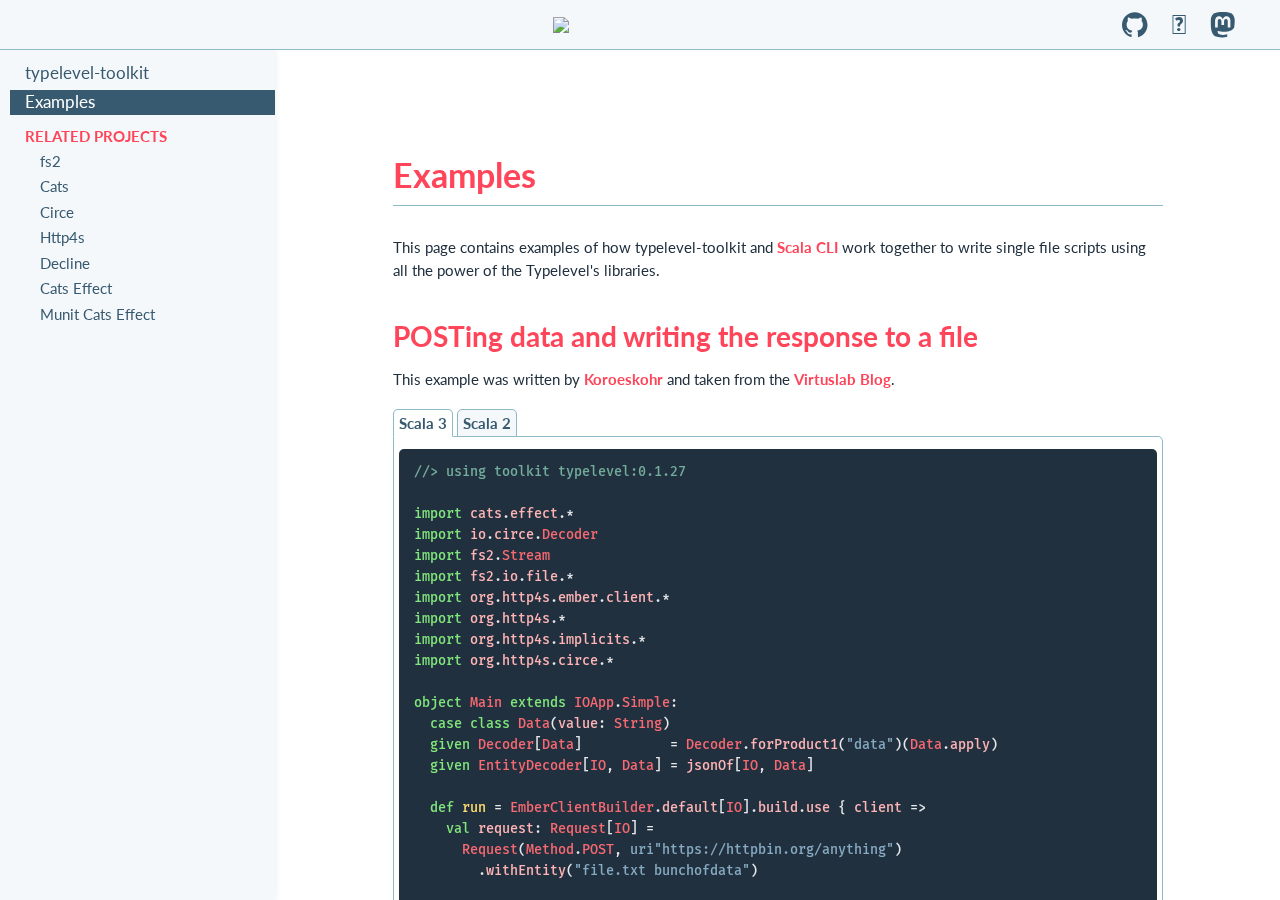
==== commit 96194b77: "deploy: a436017a740506a42a1f71db120821091486245b" ====
--- a/examples.html
+++ b/examples.html
@@ -130,7 +130,7 @@
             <li class="tab" data-choice-name="scala-2"><a href="#">Scala 2</a></li>
           </ul>
           <div class="tab-content active" data-choice-name="scala-3">
-            <pre><code class="nohighlight"><span class="comment">//&gt; using toolkit typelevel:0.1.26
+            <pre><code class="nohighlight"><span class="comment">//&gt; using toolkit typelevel:0.1.27
 </span><span>
 </span><span class="keyword">import</span><span> </span><span class="identifier">cats</span><span>.</span><span class="identifier">effect</span><span>.*
 </span><span class="keyword">import</span><span> </span><span class="identifier">io</span><span>.</span><span class="identifier">circe</span><span>.</span><span class="type-name">Decoder</span><span>
@@ -165,7 +165,7 @@
   }</span></code></pre>
           </div>
           <div class="tab-content" data-choice-name="scala-2">
-            <pre><code class="nohighlight"><span class="comment">//&gt; using toolkit typelevel:0.1.26
+            <pre><code class="nohighlight"><span class="comment">//&gt; using toolkit typelevel:0.1.27
 </span><span>
 </span><span class="keyword">import</span><span> </span><span class="identifier">cats</span><span>.</span><span class="identifier">effect</span><span>.</span><span class="identifier">_</span><span>
 </span><span class="keyword">import</span><span> </span><span class="identifier">io</span><span>.</span><span class="identifier">circe</span><span>.</span><span class="type-name">Decoder</span><span>
@@ -217,7 +217,7 @@
             <li class="tab" data-choice-name="scala-2"><a href="#">Scala 2</a></li>
           </ul>
           <div class="tab-content active" data-choice-name="scala-3">
-            <pre><code class="nohighlight"><span class="comment">//&gt; using toolkit typelevel:0.1.26
+            <pre><code class="nohighlight"><span class="comment">//&gt; using toolkit typelevel:0.1.27
 </span><span>
 </span><span class="keyword">import</span><span> </span><span class="identifier">cats</span><span>.</span><span class="identifier">effect</span><span>.*
 </span><span class="keyword">import</span><span> </span><span class="identifier">cats</span><span>.</span><span class="identifier">syntax</span><span>.</span><span class="identifier">all</span><span>.*
@@ -242,7 +242,7 @@
   }</span></code></pre>
           </div>
           <div class="tab-content" data-choice-name="scala-2">
-            <pre><code class="nohighlight"><span class="comment">//&gt; using toolkit typelevel:0.1.26
+            <pre><code class="nohighlight"><span class="comment">//&gt; using toolkit typelevel:0.1.27
 </span><span>
 </span><span class="keyword">import</span><span> </span><span class="identifier">cats</span><span>.</span><span class="identifier">effect</span><span>.</span><span class="identifier">_</span><span>
 </span><span class="keyword">import</span><span> </span><span class="identifier">cats</span><span>.</span><span class="identifier">syntax</span><span>.</span><span class="identifier">all</span><span>.</span><span class="identifier">_</span><span>
@@ -283,7 +283,7 @@
             <li class="tab" data-choice-name="scala-2"><a href="#">Scala 2</a></li>
           </ul>
           <div class="tab-content active" data-choice-name="scala-3">
-            <pre><code class="nohighlight"><span class="comment">//&gt; using toolkit typelevel:0.1.26
+            <pre><code class="nohighlight"><span class="comment">//&gt; using toolkit typelevel:0.1.27
 </span><span>
 </span><span class="keyword">import</span><span> </span><span class="identifier">cats</span><span>.</span><span class="identifier">effect</span><span>.*
 </span><span class="keyword">import</span><span> </span><span class="identifier">fs2</span><span>.</span><span class="identifier">text</span><span>
@@ -351,7 +351,7 @@
       )</span></code></pre>
           </div>
           <div class="tab-content" data-choice-name="scala-2">
-            <pre><code class="nohighlight"><span class="comment">//&gt; using toolkit typelevel:0.1.26
+            <pre><code class="nohighlight"><span class="comment">//&gt; using toolkit typelevel:0.1.27
 </span><span>
 </span><span class="keyword">import</span><span> </span><span class="identifier">cats</span><span>.</span><span class="identifier">effect</span><span>.</span><span class="identifier">_</span><span>
 </span><span class="keyword">import</span><span> </span><span class="identifier">fs2</span><span>.</span><span class="identifier">text</span><span>
@@ -446,7 +446,7 @@
             <li class="tab" data-choice-name="scala-2"><a href="#">Scala 2</a></li>
           </ul>
           <div class="tab-content active" data-choice-name="scala-3">
-            <pre><code class="nohighlight"><span class="comment">//&gt; using toolkit typelevel:0.1.26
+            <pre><code class="nohighlight"><span class="comment">//&gt; using toolkit typelevel:0.1.27
 </span><span>
 </span><span class="keyword">import</span><span> </span><span class="identifier">cats</span><span>.</span><span class="identifier">effect</span><span>.{</span><span class="type-name">IO</span><span>, </span><span class="type-name">IOApp</span><span>}
 </span><span class="keyword">import</span><span> </span><span class="identifier">fs2</span><span>.{</span><span class="type-name">Stream</span><span>, </span><span class="identifier">text</span><span>}
@@ -474,7 +474,7 @@
   </span><span class="keyword">def</span><span> </span><span class="declaration-name">run</span><span>: </span><span class="type-name">IO</span><span>[</span><span class="type-name">Unit</span><span>] = </span><span class="identifier">converter</span><span>.</span><span class="identifier">compile</span><span>.</span><span class="identifier">drain</span></code></pre>
           </div>
           <div class="tab-content" data-choice-name="scala-2">
-            <pre><code class="nohighlight"><span class="comment">//&gt; using toolkit typelevel:0.1.26
+            <pre><code class="nohighlight"><span class="comment">//&gt; using toolkit typelevel:0.1.27
 </span><span>
 </span><span class="keyword">import</span><span> </span><span class="identifier">cats</span><span>.</span><span class="identifier">effect</span><span>.{</span><span class="type-name">IO</span><span>, </span><span class="type-name">IOApp</span><span>}
 </span><span class="keyword">import</span><span> </span><span class="identifier">fs2</span><span>.{</span><span class="type-name">Stream</span><span>, </span><span class="identifier">text</span><span>}
@@ -548,7 +548,7 @@
             <li class="tab" data-choice-name="scala-2"><a href="#">Scala 2</a></li>
           </ul>
           <div class="tab-content active" data-choice-name="scala-3">
-            <pre><code class="nohighlight"><span class="comment">//&gt; using toolkit typelevel:0.1.26
+            <pre><code class="nohighlight"><span class="comment">//&gt; using toolkit typelevel:0.1.27
 </span><span>
 </span><span class="keyword">import</span><span> </span><span class="identifier">fs2</span><span>.</span><span class="identifier">data</span><span>.</span><span class="identifier">csv</span><span>.*
 </span><span class="keyword">import</span><span> </span><span class="identifier">fs2</span><span>.</span><span class="identifier">data</span><span>.</span><span class="identifier">csv</span><span>.</span><span class="identifier">generic</span><span>.</span><span class="identifier">semiauto</span><span>.*
@@ -582,7 +582,7 @@
       .</span><span class="identifier">drain</span><span> *&gt; </span><span class="type-name">IO</span><span>.</span><span class="identifier">println</span><span>(</span><span class="string-literal">&quot;Finished writing books to books.csv.&quot;</span><span>)</span></code></pre>
           </div>
           <div class="tab-content" data-choice-name="scala-2">
-            <pre><code class="nohighlight"><span class="comment">//&gt; using toolkit typelevel:0.1.26
+            <pre><code class="nohighlight"><span class="comment">//&gt; using toolkit typelevel:0.1.27
 </span><span>
 </span><span class="keyword">import</span><span> </span><span class="identifier">fs2</span><span>.</span><span class="identifier">data</span><span>.</span><span class="identifier">csv</span><span>.</span><span class="identifier">_</span><span>
 </span><span class="keyword">import</span><span> </span><span class="identifier">fs2</span><span>.</span><span class="identifier">data</span><span>.</span><span class="identifier">csv</span><span>.</span><span class="identifier">generic</span><span>.</span><span class="identifier">semiauto</span><span>.</span><span class="identifier">_</span><span>
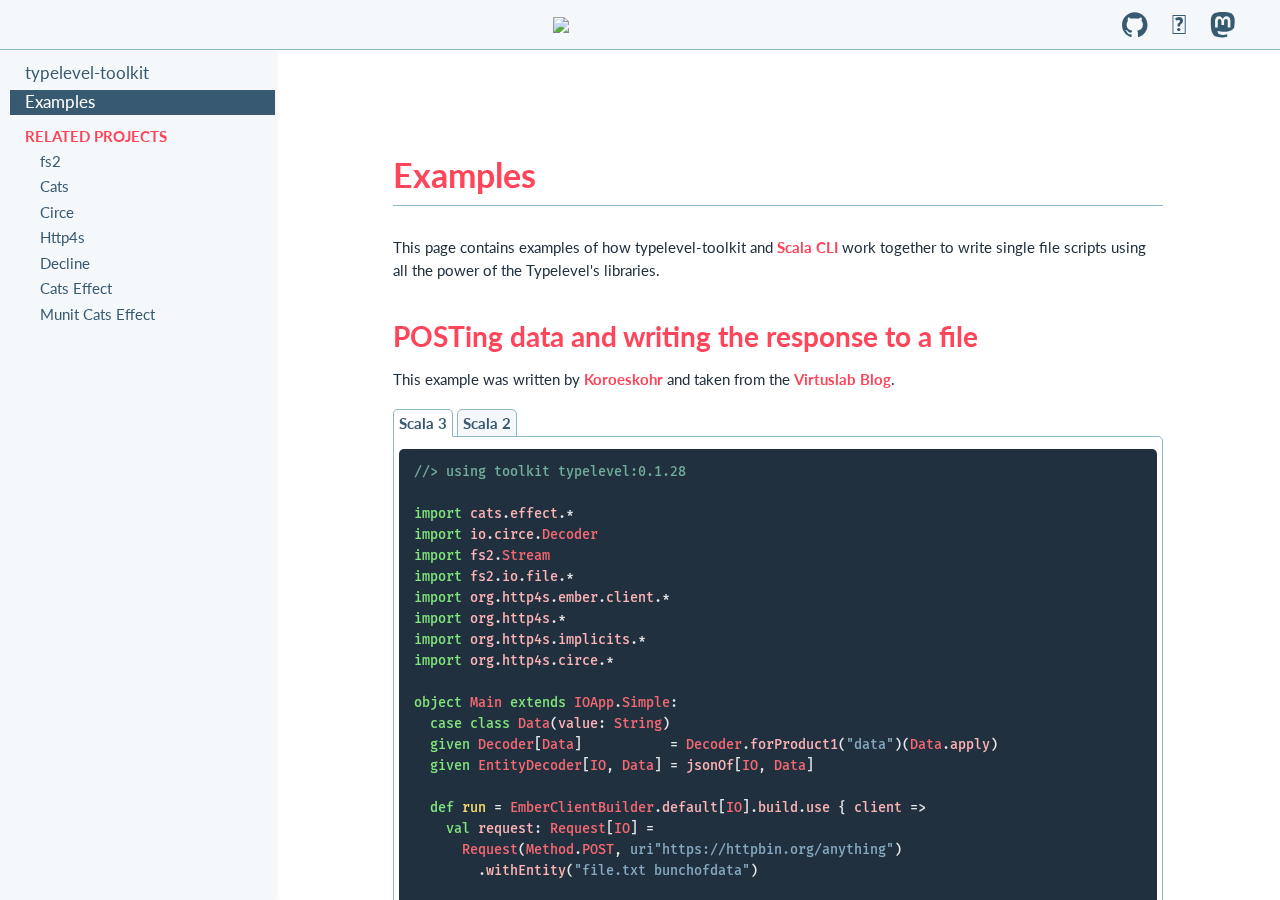
==== commit 3907e103: "deploy: 9447ac812a7e694435bc9aef49cbaeccb86b4b9c" ====
--- a/examples.html
+++ b/examples.html
@@ -130,7 +130,7 @@
             <li class="tab" data-choice-name="scala-2"><a href="#">Scala 2</a></li>
           </ul>
           <div class="tab-content active" data-choice-name="scala-3">
-            <pre><code class="nohighlight"><span class="comment">//&gt; using toolkit typelevel:0.1.27
+            <pre><code class="nohighlight"><span class="comment">//&gt; using toolkit typelevel:0.1.28
 </span><span>
 </span><span class="keyword">import</span><span> </span><span class="identifier">cats</span><span>.</span><span class="identifier">effect</span><span>.*
 </span><span class="keyword">import</span><span> </span><span class="identifier">io</span><span>.</span><span class="identifier">circe</span><span>.</span><span class="type-name">Decoder</span><span>
@@ -165,7 +165,7 @@
   }</span></code></pre>
           </div>
           <div class="tab-content" data-choice-name="scala-2">
-            <pre><code class="nohighlight"><span class="comment">//&gt; using toolkit typelevel:0.1.27
+            <pre><code class="nohighlight"><span class="comment">//&gt; using toolkit typelevel:0.1.28
 </span><span>
 </span><span class="keyword">import</span><span> </span><span class="identifier">cats</span><span>.</span><span class="identifier">effect</span><span>.</span><span class="identifier">_</span><span>
 </span><span class="keyword">import</span><span> </span><span class="identifier">io</span><span>.</span><span class="identifier">circe</span><span>.</span><span class="type-name">Decoder</span><span>
@@ -217,7 +217,7 @@
             <li class="tab" data-choice-name="scala-2"><a href="#">Scala 2</a></li>
           </ul>
           <div class="tab-content active" data-choice-name="scala-3">
-            <pre><code class="nohighlight"><span class="comment">//&gt; using toolkit typelevel:0.1.27
+            <pre><code class="nohighlight"><span class="comment">//&gt; using toolkit typelevel:0.1.28
 </span><span>
 </span><span class="keyword">import</span><span> </span><span class="identifier">cats</span><span>.</span><span class="identifier">effect</span><span>.*
 </span><span class="keyword">import</span><span> </span><span class="identifier">cats</span><span>.</span><span class="identifier">syntax</span><span>.</span><span class="identifier">all</span><span>.*
@@ -242,7 +242,7 @@
   }</span></code></pre>
           </div>
           <div class="tab-content" data-choice-name="scala-2">
-            <pre><code class="nohighlight"><span class="comment">//&gt; using toolkit typelevel:0.1.27
+            <pre><code class="nohighlight"><span class="comment">//&gt; using toolkit typelevel:0.1.28
 </span><span>
 </span><span class="keyword">import</span><span> </span><span class="identifier">cats</span><span>.</span><span class="identifier">effect</span><span>.</span><span class="identifier">_</span><span>
 </span><span class="keyword">import</span><span> </span><span class="identifier">cats</span><span>.</span><span class="identifier">syntax</span><span>.</span><span class="identifier">all</span><span>.</span><span class="identifier">_</span><span>
@@ -283,7 +283,7 @@
             <li class="tab" data-choice-name="scala-2"><a href="#">Scala 2</a></li>
           </ul>
           <div class="tab-content active" data-choice-name="scala-3">
-            <pre><code class="nohighlight"><span class="comment">//&gt; using toolkit typelevel:0.1.27
+            <pre><code class="nohighlight"><span class="comment">//&gt; using toolkit typelevel:0.1.28
 </span><span>
 </span><span class="keyword">import</span><span> </span><span class="identifier">cats</span><span>.</span><span class="identifier">effect</span><span>.*
 </span><span class="keyword">import</span><span> </span><span class="identifier">fs2</span><span>.</span><span class="identifier">text</span><span>
@@ -351,7 +351,7 @@
       )</span></code></pre>
           </div>
           <div class="tab-content" data-choice-name="scala-2">
-            <pre><code class="nohighlight"><span class="comment">//&gt; using toolkit typelevel:0.1.27
+            <pre><code class="nohighlight"><span class="comment">//&gt; using toolkit typelevel:0.1.28
 </span><span>
 </span><span class="keyword">import</span><span> </span><span class="identifier">cats</span><span>.</span><span class="identifier">effect</span><span>.</span><span class="identifier">_</span><span>
 </span><span class="keyword">import</span><span> </span><span class="identifier">fs2</span><span>.</span><span class="identifier">text</span><span>
@@ -446,7 +446,7 @@
             <li class="tab" data-choice-name="scala-2"><a href="#">Scala 2</a></li>
           </ul>
           <div class="tab-content active" data-choice-name="scala-3">
-            <pre><code class="nohighlight"><span class="comment">//&gt; using toolkit typelevel:0.1.27
+            <pre><code class="nohighlight"><span class="comment">//&gt; using toolkit typelevel:0.1.28
 </span><span>
 </span><span class="keyword">import</span><span> </span><span class="identifier">cats</span><span>.</span><span class="identifier">effect</span><span>.{</span><span class="type-name">IO</span><span>, </span><span class="type-name">IOApp</span><span>}
 </span><span class="keyword">import</span><span> </span><span class="identifier">fs2</span><span>.{</span><span class="type-name">Stream</span><span>, </span><span class="identifier">text</span><span>}
@@ -474,7 +474,7 @@
   </span><span class="keyword">def</span><span> </span><span class="declaration-name">run</span><span>: </span><span class="type-name">IO</span><span>[</span><span class="type-name">Unit</span><span>] = </span><span class="identifier">converter</span><span>.</span><span class="identifier">compile</span><span>.</span><span class="identifier">drain</span></code></pre>
           </div>
           <div class="tab-content" data-choice-name="scala-2">
-            <pre><code class="nohighlight"><span class="comment">//&gt; using toolkit typelevel:0.1.27
+            <pre><code class="nohighlight"><span class="comment">//&gt; using toolkit typelevel:0.1.28
 </span><span>
 </span><span class="keyword">import</span><span> </span><span class="identifier">cats</span><span>.</span><span class="identifier">effect</span><span>.{</span><span class="type-name">IO</span><span>, </span><span class="type-name">IOApp</span><span>}
 </span><span class="keyword">import</span><span> </span><span class="identifier">fs2</span><span>.{</span><span class="type-name">Stream</span><span>, </span><span class="identifier">text</span><span>}
@@ -548,7 +548,7 @@
             <li class="tab" data-choice-name="scala-2"><a href="#">Scala 2</a></li>
           </ul>
           <div class="tab-content active" data-choice-name="scala-3">
-            <pre><code class="nohighlight"><span class="comment">//&gt; using toolkit typelevel:0.1.27
+            <pre><code class="nohighlight"><span class="comment">//&gt; using toolkit typelevel:0.1.28
 </span><span>
 </span><span class="keyword">import</span><span> </span><span class="identifier">fs2</span><span>.</span><span class="identifier">data</span><span>.</span><span class="identifier">csv</span><span>.*
 </span><span class="keyword">import</span><span> </span><span class="identifier">fs2</span><span>.</span><span class="identifier">data</span><span>.</span><span class="identifier">csv</span><span>.</span><span class="identifier">generic</span><span>.</span><span class="identifier">semiauto</span><span>.*
@@ -582,7 +582,7 @@
       .</span><span class="identifier">drain</span><span> *&gt; </span><span class="type-name">IO</span><span>.</span><span class="identifier">println</span><span>(</span><span class="string-literal">&quot;Finished writing books to books.csv.&quot;</span><span>)</span></code></pre>
           </div>
           <div class="tab-content" data-choice-name="scala-2">
-            <pre><code class="nohighlight"><span class="comment">//&gt; using toolkit typelevel:0.1.27
+            <pre><code class="nohighlight"><span class="comment">//&gt; using toolkit typelevel:0.1.28
 </span><span>
 </span><span class="keyword">import</span><span> </span><span class="identifier">fs2</span><span>.</span><span class="identifier">data</span><span>.</span><span class="identifier">csv</span><span>.</span><span class="identifier">_</span><span>
 </span><span class="keyword">import</span><span> </span><span class="identifier">fs2</span><span>.</span><span class="identifier">data</span><span>.</span><span class="identifier">csv</span><span>.</span><span class="identifier">generic</span><span>.</span><span class="identifier">semiauto</span><span>.</span><span class="identifier">_</span><span>
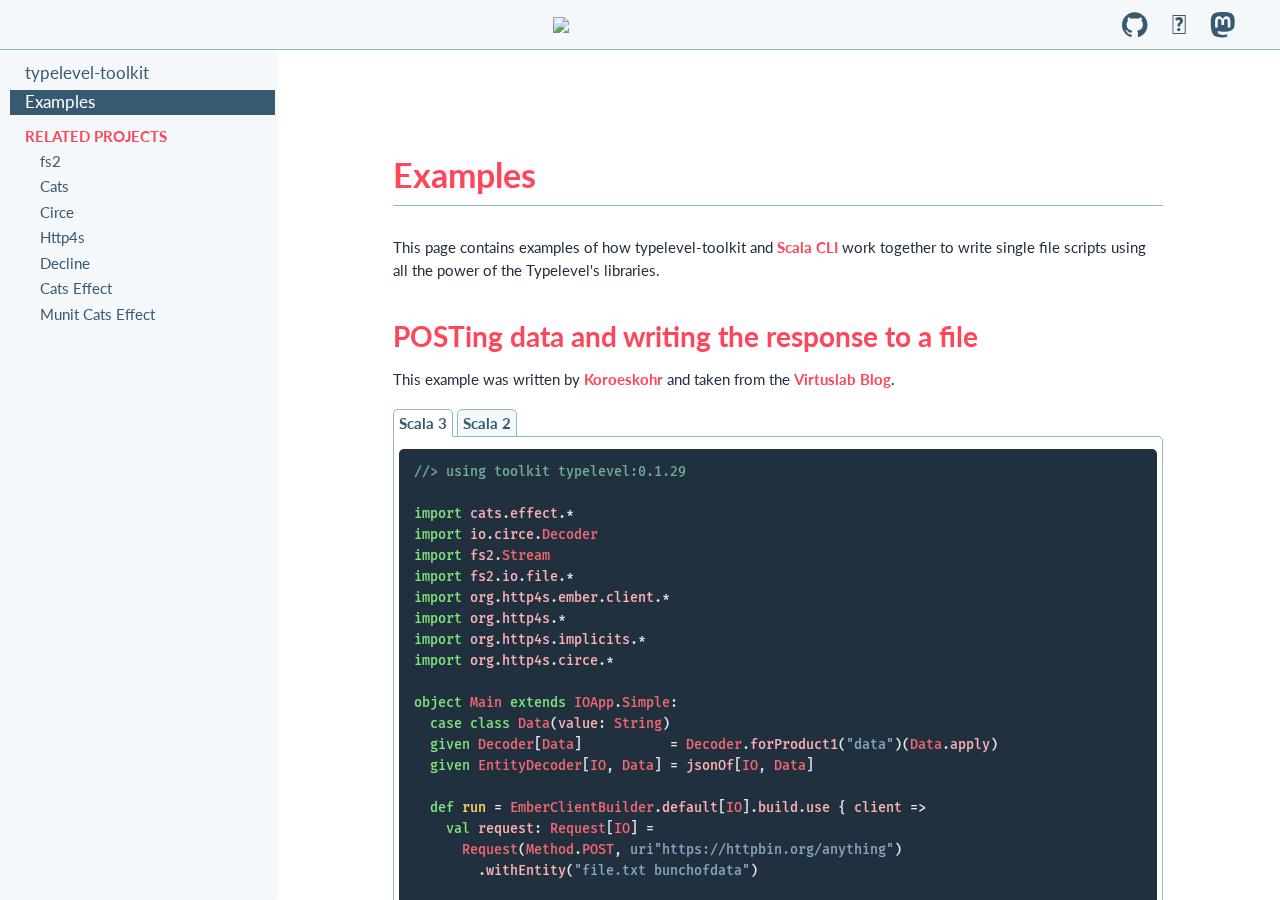
==== commit eb19ef68: "deploy: 8eb32d5e9836a81d28da6820e0eecdf7ce38b60b" ====
--- a/examples.html
+++ b/examples.html
@@ -130,7 +130,7 @@
             <li class="tab" data-choice-name="scala-2"><a href="#">Scala 2</a></li>
           </ul>
           <div class="tab-content active" data-choice-name="scala-3">
-            <pre><code class="nohighlight"><span class="comment">//&gt; using toolkit typelevel:0.1.28
+            <pre><code class="nohighlight"><span class="comment">//&gt; using toolkit typelevel:0.1.29
 </span><span>
 </span><span class="keyword">import</span><span> </span><span class="identifier">cats</span><span>.</span><span class="identifier">effect</span><span>.*
 </span><span class="keyword">import</span><span> </span><span class="identifier">io</span><span>.</span><span class="identifier">circe</span><span>.</span><span class="type-name">Decoder</span><span>
@@ -165,7 +165,7 @@
   }</span></code></pre>
           </div>
           <div class="tab-content" data-choice-name="scala-2">
-            <pre><code class="nohighlight"><span class="comment">//&gt; using toolkit typelevel:0.1.28
+            <pre><code class="nohighlight"><span class="comment">//&gt; using toolkit typelevel:0.1.29
 </span><span>
 </span><span class="keyword">import</span><span> </span><span class="identifier">cats</span><span>.</span><span class="identifier">effect</span><span>.</span><span class="identifier">_</span><span>
 </span><span class="keyword">import</span><span> </span><span class="identifier">io</span><span>.</span><span class="identifier">circe</span><span>.</span><span class="type-name">Decoder</span><span>
@@ -217,7 +217,7 @@
             <li class="tab" data-choice-name="scala-2"><a href="#">Scala 2</a></li>
           </ul>
           <div class="tab-content active" data-choice-name="scala-3">
-            <pre><code class="nohighlight"><span class="comment">//&gt; using toolkit typelevel:0.1.28
+            <pre><code class="nohighlight"><span class="comment">//&gt; using toolkit typelevel:0.1.29
 </span><span>
 </span><span class="keyword">import</span><span> </span><span class="identifier">cats</span><span>.</span><span class="identifier">effect</span><span>.*
 </span><span class="keyword">import</span><span> </span><span class="identifier">cats</span><span>.</span><span class="identifier">syntax</span><span>.</span><span class="identifier">all</span><span>.*
@@ -242,7 +242,7 @@
   }</span></code></pre>
           </div>
           <div class="tab-content" data-choice-name="scala-2">
-            <pre><code class="nohighlight"><span class="comment">//&gt; using toolkit typelevel:0.1.28
+            <pre><code class="nohighlight"><span class="comment">//&gt; using toolkit typelevel:0.1.29
 </span><span>
 </span><span class="keyword">import</span><span> </span><span class="identifier">cats</span><span>.</span><span class="identifier">effect</span><span>.</span><span class="identifier">_</span><span>
 </span><span class="keyword">import</span><span> </span><span class="identifier">cats</span><span>.</span><span class="identifier">syntax</span><span>.</span><span class="identifier">all</span><span>.</span><span class="identifier">_</span><span>
@@ -283,7 +283,7 @@
             <li class="tab" data-choice-name="scala-2"><a href="#">Scala 2</a></li>
           </ul>
           <div class="tab-content active" data-choice-name="scala-3">
-            <pre><code class="nohighlight"><span class="comment">//&gt; using toolkit typelevel:0.1.28
+            <pre><code class="nohighlight"><span class="comment">//&gt; using toolkit typelevel:0.1.29
 </span><span>
 </span><span class="keyword">import</span><span> </span><span class="identifier">cats</span><span>.</span><span class="identifier">effect</span><span>.*
 </span><span class="keyword">import</span><span> </span><span class="identifier">fs2</span><span>.</span><span class="identifier">text</span><span>
@@ -351,7 +351,7 @@
       )</span></code></pre>
           </div>
           <div class="tab-content" data-choice-name="scala-2">
-            <pre><code class="nohighlight"><span class="comment">//&gt; using toolkit typelevel:0.1.28
+            <pre><code class="nohighlight"><span class="comment">//&gt; using toolkit typelevel:0.1.29
 </span><span>
 </span><span class="keyword">import</span><span> </span><span class="identifier">cats</span><span>.</span><span class="identifier">effect</span><span>.</span><span class="identifier">_</span><span>
 </span><span class="keyword">import</span><span> </span><span class="identifier">fs2</span><span>.</span><span class="identifier">text</span><span>
@@ -446,7 +446,7 @@
             <li class="tab" data-choice-name="scala-2"><a href="#">Scala 2</a></li>
           </ul>
           <div class="tab-content active" data-choice-name="scala-3">
-            <pre><code class="nohighlight"><span class="comment">//&gt; using toolkit typelevel:0.1.28
+            <pre><code class="nohighlight"><span class="comment">//&gt; using toolkit typelevel:0.1.29
 </span><span>
 </span><span class="keyword">import</span><span> </span><span class="identifier">cats</span><span>.</span><span class="identifier">effect</span><span>.{</span><span class="type-name">IO</span><span>, </span><span class="type-name">IOApp</span><span>}
 </span><span class="keyword">import</span><span> </span><span class="identifier">fs2</span><span>.{</span><span class="type-name">Stream</span><span>, </span><span class="identifier">text</span><span>}
@@ -474,7 +474,7 @@
   </span><span class="keyword">def</span><span> </span><span class="declaration-name">run</span><span>: </span><span class="type-name">IO</span><span>[</span><span class="type-name">Unit</span><span>] = </span><span class="identifier">converter</span><span>.</span><span class="identifier">compile</span><span>.</span><span class="identifier">drain</span></code></pre>
           </div>
           <div class="tab-content" data-choice-name="scala-2">
-            <pre><code class="nohighlight"><span class="comment">//&gt; using toolkit typelevel:0.1.28
+            <pre><code class="nohighlight"><span class="comment">//&gt; using toolkit typelevel:0.1.29
 </span><span>
 </span><span class="keyword">import</span><span> </span><span class="identifier">cats</span><span>.</span><span class="identifier">effect</span><span>.{</span><span class="type-name">IO</span><span>, </span><span class="type-name">IOApp</span><span>}
 </span><span class="keyword">import</span><span> </span><span class="identifier">fs2</span><span>.{</span><span class="type-name">Stream</span><span>, </span><span class="identifier">text</span><span>}
@@ -548,7 +548,7 @@
             <li class="tab" data-choice-name="scala-2"><a href="#">Scala 2</a></li>
           </ul>
           <div class="tab-content active" data-choice-name="scala-3">
-            <pre><code class="nohighlight"><span class="comment">//&gt; using toolkit typelevel:0.1.28
+            <pre><code class="nohighlight"><span class="comment">//&gt; using toolkit typelevel:0.1.29
 </span><span>
 </span><span class="keyword">import</span><span> </span><span class="identifier">fs2</span><span>.</span><span class="identifier">data</span><span>.</span><span class="identifier">csv</span><span>.*
 </span><span class="keyword">import</span><span> </span><span class="identifier">fs2</span><span>.</span><span class="identifier">data</span><span>.</span><span class="identifier">csv</span><span>.</span><span class="identifier">generic</span><span>.</span><span class="identifier">semiauto</span><span>.*
@@ -582,7 +582,7 @@
       .</span><span class="identifier">drain</span><span> *&gt; </span><span class="type-name">IO</span><span>.</span><span class="identifier">println</span><span>(</span><span class="string-literal">&quot;Finished writing books to books.csv.&quot;</span><span>)</span></code></pre>
           </div>
           <div class="tab-content" data-choice-name="scala-2">
-            <pre><code class="nohighlight"><span class="comment">//&gt; using toolkit typelevel:0.1.28
+            <pre><code class="nohighlight"><span class="comment">//&gt; using toolkit typelevel:0.1.29
 </span><span>
 </span><span class="keyword">import</span><span> </span><span class="identifier">fs2</span><span>.</span><span class="identifier">data</span><span>.</span><span class="identifier">csv</span><span>.</span><span class="identifier">_</span><span>
 </span><span class="keyword">import</span><span> </span><span class="identifier">fs2</span><span>.</span><span class="identifier">data</span><span>.</span><span class="identifier">csv</span><span>.</span><span class="identifier">generic</span><span>.</span><span class="identifier">semiauto</span><span>.</span><span class="identifier">_</span><span>
